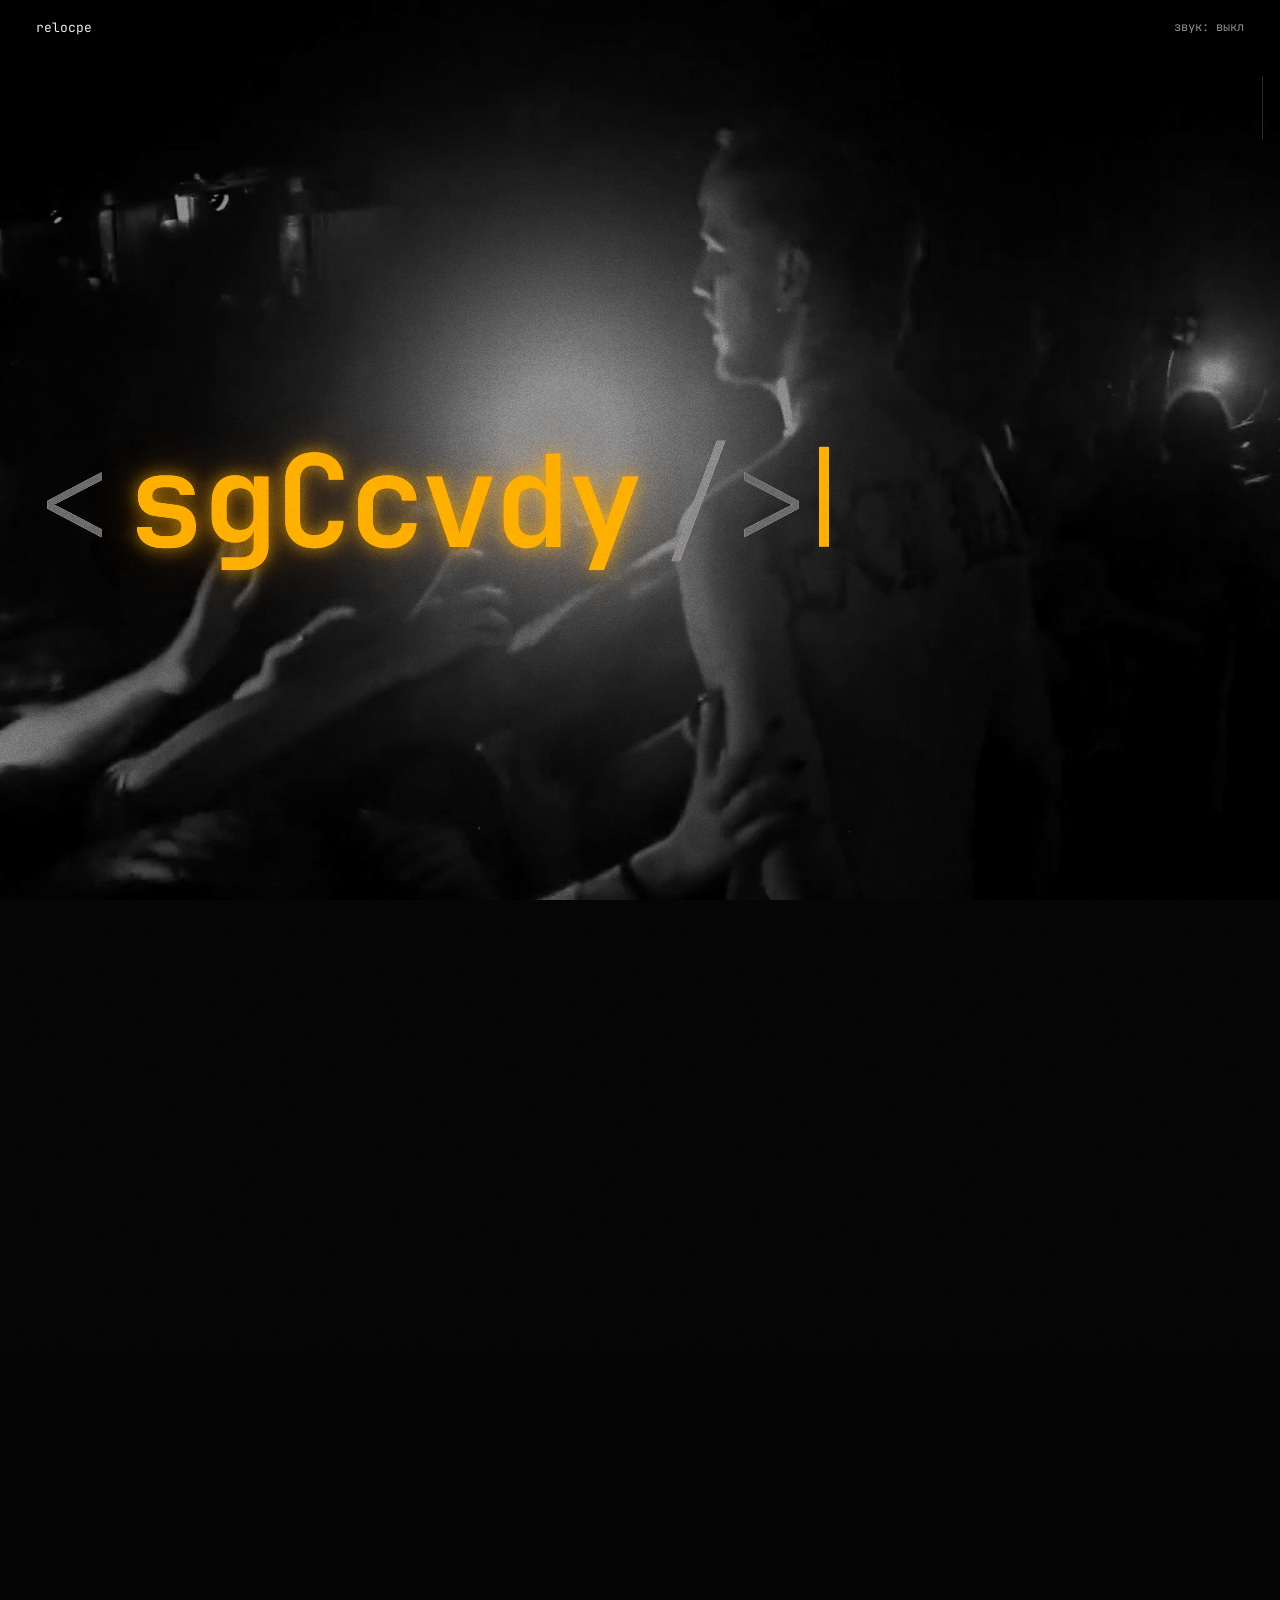
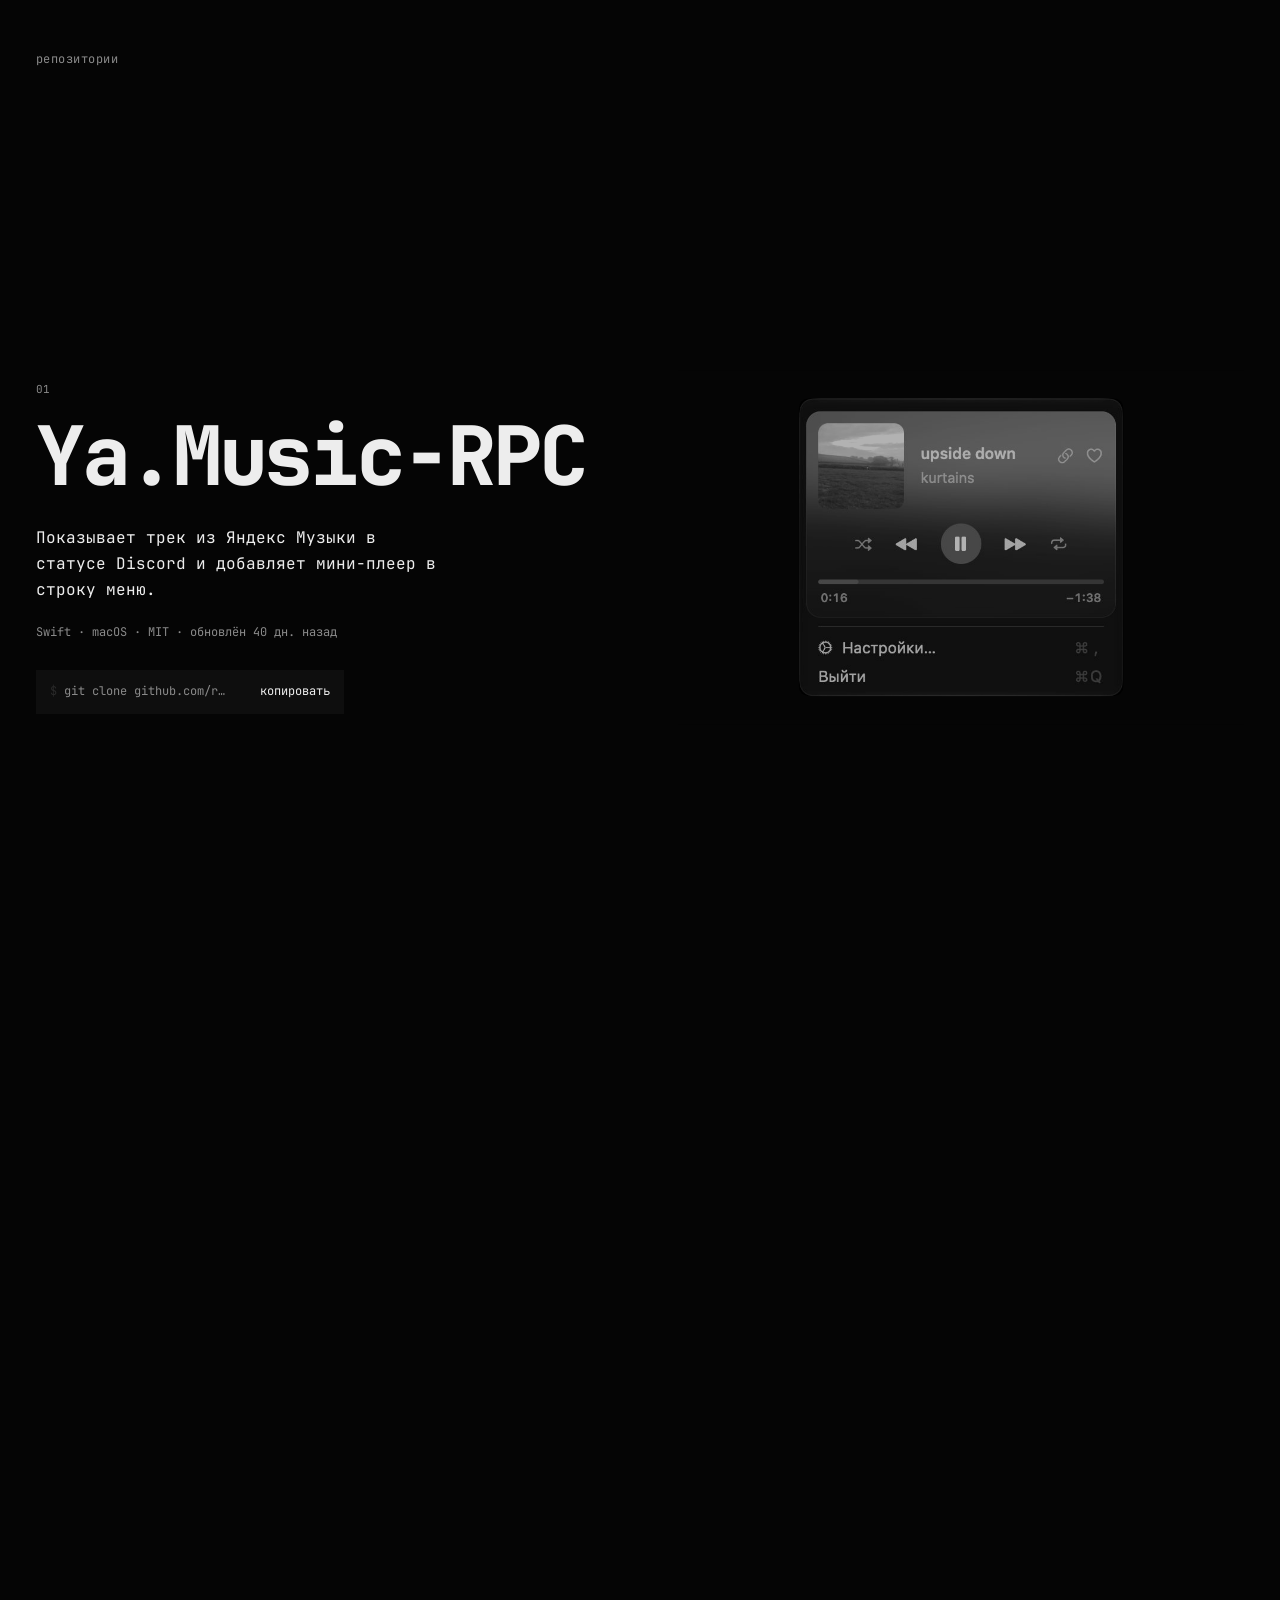
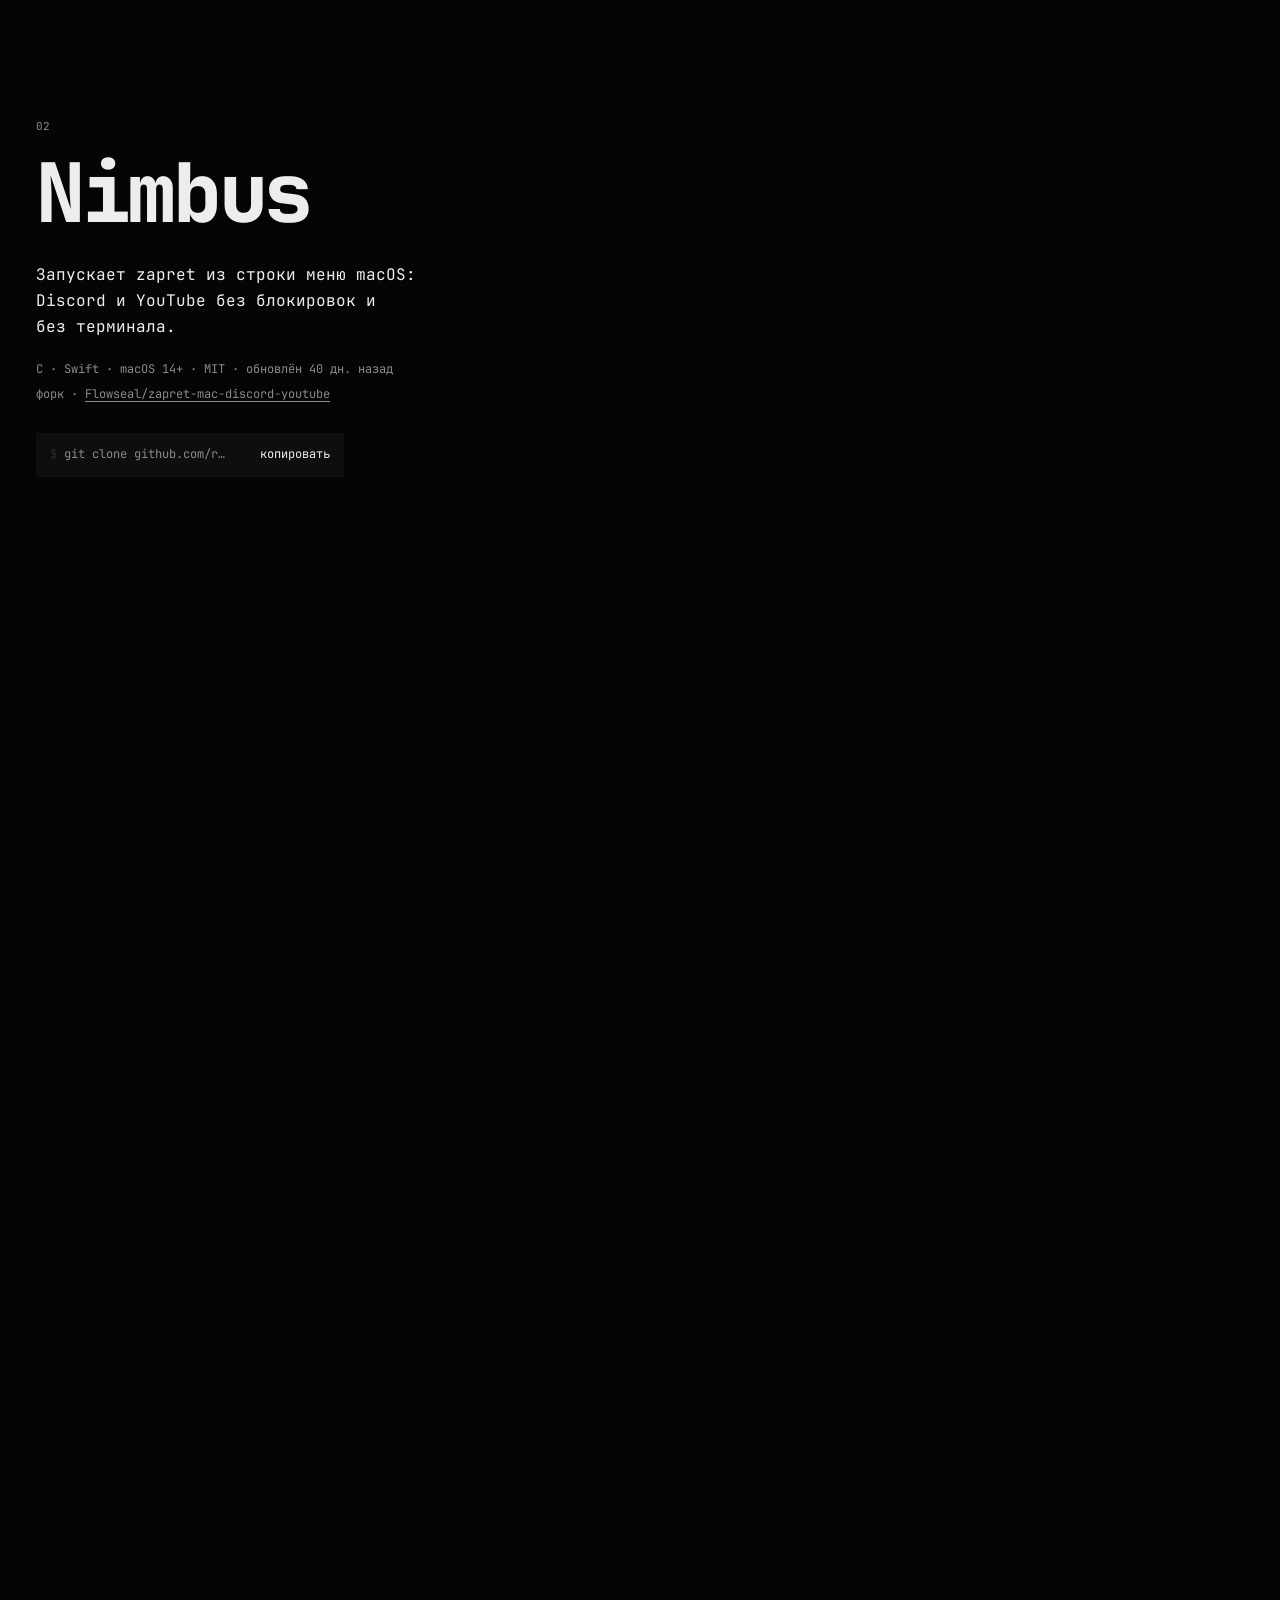
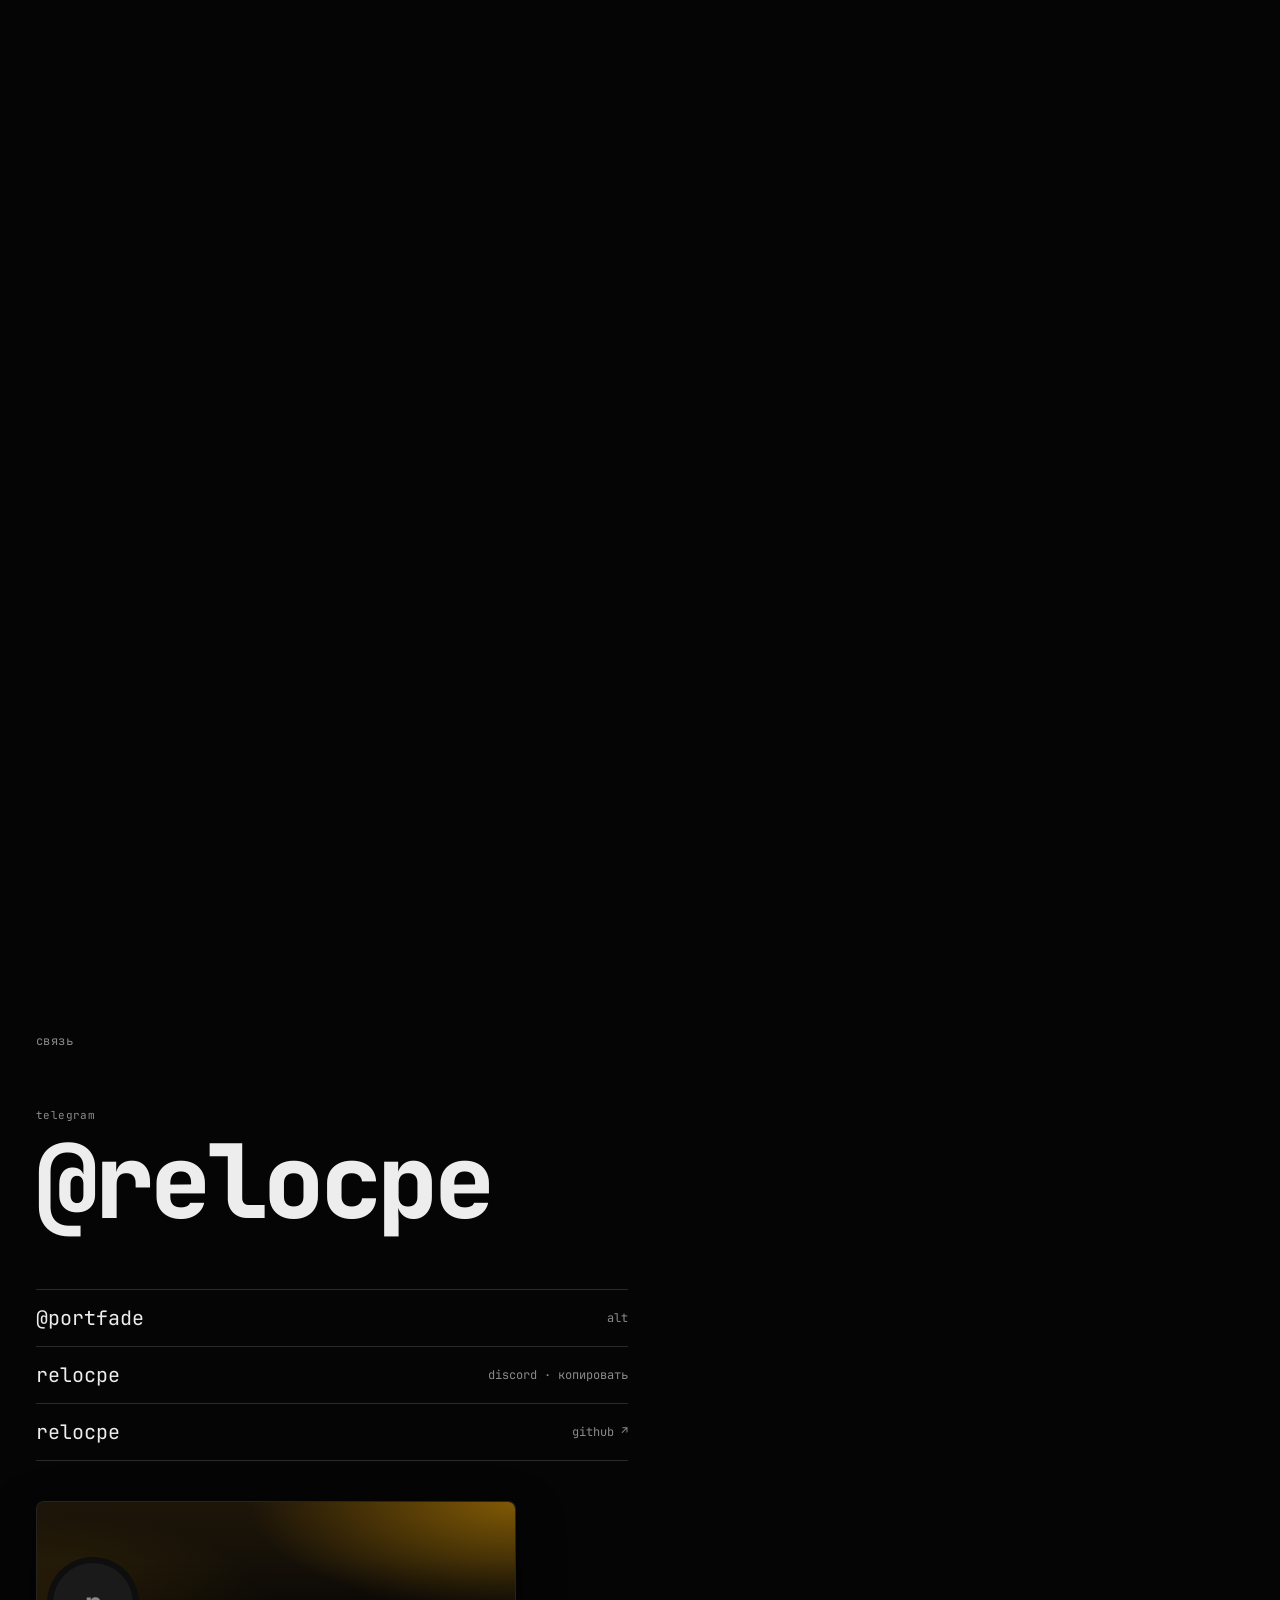
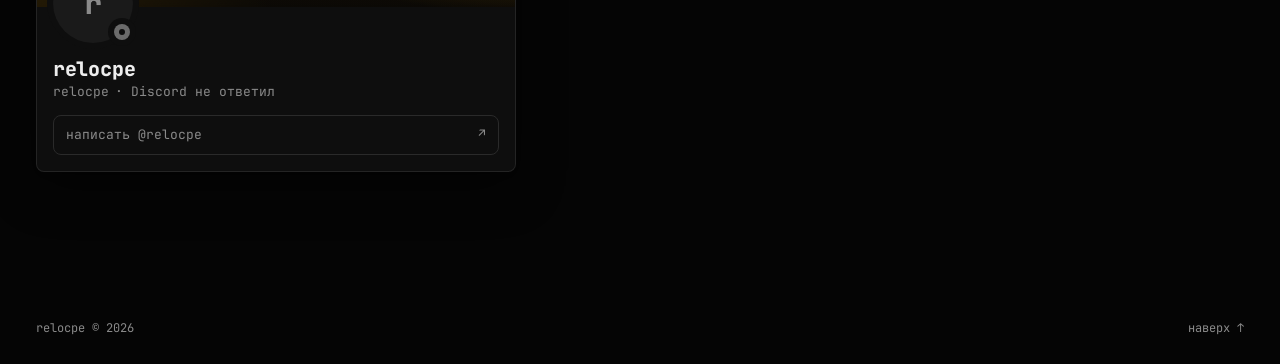
==== index.html @ d417e48a "Repos media without the grey frame/grain box; drop header nav links; sound tries to start unmuted, u" ====
<!doctype html>
<html lang="ru">
<head>
<meta charset="utf-8">
<meta name="viewport" content="width=device-width,initial-scale=1,viewport-fit=cover">
<title>relocpe</title>
<meta name="description" content="relocpe: репозитории Ya.Music-RPC и Nimbus, Discord, контакты">
<meta name="theme-color" content="#050505">
<meta name="color-scheme" content="dark">
<link rel="canonical" href="https://relocpe.github.io/">
<meta property="og:type" content="website">
<meta property="og:site_name" content="relocpe">
<meta property="og:title" content="relocpe">
<meta property="og:description" content="relocpe: репозитории Ya.Music-RPC и Nimbus, Discord, контакты">
<meta property="og:url" content="https://relocpe.github.io/">
<meta property="og:image" content="https://relocpe.github.io/og-image.png">
<meta property="og:image:width" content="1200">
<meta property="og:image:height" content="630">
<meta name="twitter:card" content="summary_large_image">
<meta name="twitter:title" content="relocpe">
<meta name="twitter:description" content="relocpe">
<meta name="twitter:image" content="https://relocpe.github.io/og-image.png">
<link rel="icon" href="site/favicon.svg" type="image/svg+xml">
<link rel="icon" href="favicon.ico" sizes="any">
<link rel="apple-touch-icon" href="apple-touch-icon.png">
<link rel="manifest" href="site.webmanifest">
<link rel="preload" href="fonts/JetBrainsMono-Variable.woff2" as="font" type="font/woff2" crossorigin>
<link rel="preload" href="poster5.jpg" as="image">
<link rel="stylesheet" href="site/e.css">
</head>
<body>
<div class="vbox" id="vbox" aria-hidden="true"><video class="bgv" id="v" muted playsinline webkit-playsinline loop></video><i class="shade" id="shade"></i></div>
<div class="grain" aria-hidden="true"></div>
<div class="boot" id="boot" aria-hidden="true"><div class="boot-log" id="bootLog"></div></div>

<header class="hud" id="hud">
  <a class="hud-me" href="#top" data-cl="наверх">relocpe</a>
  <button class="snd" id="snd" type="button" data-nosnd aria-pressed="false" data-cl="звук"><span id="sndL">звук: выкл</span></button>
</header>
<div class="prog" aria-hidden="true"><i id="progB"></i></div>

<main>
  <section class="hero" id="top">
    <div class="hero-pin">
      <h1 class="nick" id="nick" aria-label="relocpe"><span class="nick-in" id="nickIn"><span class="nick-t" id="nickT" aria-hidden="true">&lt;relocpe/&gt;</span><span class="caret" id="caret" aria-hidden="true"></span></span></h1>
    </div>
  </section>

  <section class="work" id="work" aria-labelledby="workH">
    <h2 class="sec-h" id="workH" data-lg><span data-ln>репозитории</span></h2>
    <div class="work-g">
      <div class="pjs">
        <article class="pj" data-pj="0">
          <div class="pj-in" data-lg>
            <span class="pj-n" data-ln>01</span>
            <h3 class="pj-name" data-ln><a href="https://github.com/relocpe/Ya.Music-RPC" target="_blank" rel="noopener" data-cl="открыть ↗">Ya.Music-RPC</a></h3>
            <p class="pj-d" data-ln>Показывает трек из Яндекс Музыки в статусе Discord и добавляет мини-плеер в строку меню.</p>
            <p class="pj-meta" data-ln>Swift · macOS · MIT · обновлён <time data-pushed datetime="2026-10-26T12:09:14Z">26.10.2026</time></p>
            <div class="clone" data-ln><code>git clone github.com/relocpe/Ya.Music-RPC</code><button class="cp" type="button" data-copy="git clone https://github.com/relocpe/Ya.Music-RPC" data-cl="копировать"><span class="cp-l">копировать</span></button></div>
            <a class="m-media mf" href="https://github.com/relocpe/Ya.Music-RPC" target="_blank" rel="noopener" aria-label="Ya.Music-RPC на GitHub"><span class="mf-ya"><img src="site/ya-music-rpc.jpg" width="546" height="500" alt="Мини-плеер Ya.Music-RPC в строке меню macOS" loading="lazy" decoding="async"></span><i class="mf-g"></i></a>
          </div>
        </article>
        <article class="pj" data-pj="1">
          <div class="pj-in" data-lg>
            <span class="pj-n" data-ln>02</span>
            <h3 class="pj-name" data-ln><a href="https://github.com/relocpe/Nimbus" target="_blank" rel="noopener" data-cl="открыть ↗">Nimbus</a></h3>
            <p class="pj-d" data-ln>Запускает zapret из строки меню macOS: Discord и YouTube без блокировок и без терминала.</p>
            <p class="pj-meta" data-ln>C · Swift · macOS 14+ · MIT · обновлён <time data-pushed datetime="2026-10-26T08:03:29Z">26.10.2026</time></p>
            <p class="pj-fork" data-ln>форк · <a href="https://github.com/Flowseal/zapret-mac-discord-youtube" target="_blank" rel="noopener" data-cl="оригинал ↗">Flowseal/zapret-mac-discord-youtube</a></p>
            <div class="clone" data-ln><code>git clone github.com/relocpe/Nimbus</code><button class="cp" type="button" data-copy="git clone https://github.com/relocpe/Nimbus" data-cl="копировать"><span class="cp-l">копировать</span></button></div>
            <a class="m-media mf" href="https://github.com/relocpe/Nimbus" target="_blank" rel="noopener" aria-label="Nimbus на GitHub" data-nimbus></a>
          </div>
        </article>
      </div>
      <div class="stage-col" aria-hidden="true">
        <div class="stage-w">
          <div class="stage">
            <a class="mf st-l" data-l="0" href="https://github.com/relocpe/Ya.Music-RPC" target="_blank" rel="noopener" tabindex="-1" data-cl="открыть ↗" data-ring><span class="mf-ya"><img src="site/ya-music-rpc.jpg" width="546" height="500" alt="" decoding="async"></span><i class="mf-g"></i></a>
            <a class="mf st-l" data-l="1" href="https://github.com/relocpe/Nimbus" target="_blank" rel="noopener" tabindex="-1" data-cl="открыть ↗" data-ring data-nimbus></a>
          </div>
        </div>
      </div>
    </div>
  </section>

  <div class="bridge" id="bridge" aria-hidden="true"></div>

  <section class="ping" id="ping" aria-labelledby="pingH">
    <div class="ping-g">
      <div class="ping-l">
        <h2 class="sec-h" id="pingH" data-lg><span data-ln>связь</span></h2>
        <div class="tg-w" data-lg>
          <span class="tg-l" data-ln>telegram</span>
          <a class="tg" href="https://t.me/relocpe" target="_blank" rel="noopener" data-cl="написать" data-ln><span class="tg-b">@relocpe</span></a>
        </div>
        <ul class="rows" data-lg>
          <li data-ln><a class="row" href="https://t.me/portfade" target="_blank" rel="noopener" data-cl="открыть"><span class="row-i"><span class="row-v">@portfade</span><span class="row-k">alt</span></span></a></li>
          <li data-ln><button class="row" type="button" data-copy="relocpe" data-cl="копировать" data-nosnd><span class="row-i"><span class="row-v">relocpe</span><span class="row-k"><span class="cp-l">discord · копировать</span></span></span></button></li>
          <li data-ln><a class="row" href="https://github.com/relocpe" target="_blank" rel="noopener" data-cl="открыть ↗"><span class="row-i"><span class="row-v">relocpe</span><span class="row-k">github ↗</span></span></a></li>
        </ul>
        <div class="dp skel" id="dp" role="group" aria-label="Профиль Discord: relocpe"></div>
      </div>
      <div class="ping-r"><div class="win" id="win"></div></div>
    </div>
  </section>
</main>
<footer class="foot"><span>relocpe © 2026</span><a href="#top" id="toTop" data-cl="наверх">наверх ↑</a></footer>
<div class="cur" id="cur" aria-hidden="true"><span class="cur-b"></span><span class="cur-t" id="curT"></span></div>
<script type="module" src="site/e.js"></script>
</body>
</html>
---- site/e.css ----
@font-face{font-family:"JetBrains Mono";src:url(../fonts/JetBrainsMono-Variable.woff2) format("woff2");font-weight:100 800;font-display:swap}
:root{--bg:#050505;--fg:#EDEDED;--mid:#8A8A8A;--line:#2A2A2A;--amb:#FFB000;
--mono:"JetBrains Mono",ui-monospace,"SF Mono",Menlo,Consolas,monospace;
--out:cubic-bezier(.16,1,.3,1);--io:cubic-bezier(.65,0,.35,1);--sw:cubic-bezier(.76,0,.24,1);--nav:cubic-bezier(.2,.8,.2,1);
--spring:linear(0,.009,.035 2.1%,.141 4.4%,.281 6.7%,.723 12.9%,.938 16.7%,1.017 19.4%,1.077 22.4%,1.101 25.6%,1.099 28.5%,1.077 32.3%,1.017 40.7%,.996 46.3%,.991 53.6%,1 71.4%,1);
--m:clamp(20px,2.8vw,40px);--gap:24px}
*{box-sizing:border-box;margin:0;padding:0}
html{background:var(--bg);color:var(--fg);font:400 16px/1.625 var(--mono);-webkit-font-smoothing:antialiased;text-rendering:optimizeLegibility;scrollbar-color:var(--line) var(--bg)}
html.lenis,html.lenis body{height:auto}.lenis.lenis-smooth{scroll-behavior:auto!important}
body{overflow-x:clip;min-height:100svh}
::selection{background:var(--amb);color:#000}
a{color:inherit;text-decoration:none}
button{font:inherit;color:inherit;background:none;border:0;cursor:pointer;text-align:left}
:focus-visible{outline:1px solid var(--fg);outline-offset:4px}
html.has-cur,html.has-cur a,html.has-cur button{cursor:none}

/* video, one element for the whole page; clip-path on the box */
.vbox{position:fixed;inset:0;z-index:0;overflow:hidden;pointer-events:none;will-change:clip-path}
.bgv{position:absolute;inset:0;width:100%;height:100%;object-fit:cover;background:#000 url(../poster5.jpg) center/cover;filter:grayscale(1) contrast(1.15);transform-origin:50% 40%}
.shade{position:absolute;inset:0;background:#000;opacity:.45}
.grain{position:fixed;inset:-50%;z-index:30;pointer-events:none;opacity:.09;mix-blend-mode:overlay;animation:gr .5s steps(5) infinite}
@keyframes gr{0%{transform:translate(0,0)}20%{transform:translate(-7%,4%)}40%{transform:translate(5%,-9%)}60%{transform:translate(-3%,8%)}80%{transform:translate(9%,2%)}100%{transform:translate(0,0)}}

/* boot log */
.boot{position:fixed;inset:0;z-index:50;background:#000;display:flex;align-items:flex-end;padding:var(--m);transition:opacity .5s var(--out)}
.boot-log{font:400 12px/1.8 var(--mono);color:var(--mid);white-space:pre}
.boot-log div{transition:transform .4s var(--out),opacity .4s var(--out);transition-delay:calc(var(--i) * 30ms)}
.boot-log .ok{color:var(--amb)}
.boot.out .boot-log div{transform:translateY(-8px);opacity:0}
.boot.done{opacity:0;pointer-events:none}
html:not(.js) .boot{display:none}

/* header */
.hud{position:fixed;top:0;left:0;right:0;z-index:40;height:56px;display:flex;align-items:center;gap:28px;padding:0 var(--m);font-size:12px;letter-spacing:.04em;color:var(--fg);transition:transform .3s var(--nav)}
.hud.hide{transform:translateY(-100%)}
.hud-me{font-size:13px;letter-spacing:0;margin-right:auto;min-height:44px;display:inline-flex;align-items:center}
.snd{position:relative;min-height:44px;display:inline-flex;align-items:center;color:var(--mid);transition:color .2s}
.snd:hover,.hud-me:hover{color:var(--fg)}
.snd.on{color:var(--fg)}
.prog{position:fixed;z-index:40;top:76px;right:max(10px,calc(var(--m) / 2 - 1px));width:1px;height:64px;background:var(--line);overflow:hidden}
.prog i{position:absolute;inset:0;background:var(--amb);transform-origin:top;transform:scaleY(0)}

/* first screen */
.hero{position:relative;height:170vh;z-index:5}
.hero-pin{position:sticky;top:0;height:100vh;height:100svh;overflow:hidden}
.nick{position:absolute;left:var(--m);top:62%;transform:translateY(-100%);font-weight:500;font-size:clamp(64px,10vw,168px);line-height:.9;letter-spacing:-.03em;white-space:nowrap;display:flex;align-items:baseline;color:#EDEDED}
.nick-in{display:flex;align-items:baseline;will-change:transform}
.nick-t{display:inline-block;padding:.12em 0;margin:-.12em 0;color:transparent;-webkit-text-fill-color:transparent;background:linear-gradient(90deg,#fff 0%,#FFB000 16%,#FF5A1F 33%,#fff 50%,#FFB000 66%,#FF5A1F 83%,#fff 100%) 0 0/200% 100% repeat-x;-webkit-background-clip:text;background-clip:text;animation:nflow 3.5s linear infinite}
@keyframes nflow{to{background-position:-200% 0}}
.nick-t .ch{display:inline}
.nick-t .ch.cy{-webkit-text-fill-color:#FFB000;text-shadow:0 0 .14em rgba(255,176,0,.75),0 0 .4em rgba(255,140,0,.35)}
.nick-t .ch.lk{animation:nlock .32s cubic-bezier(.2,.7,.2,1) both}
@keyframes nlock{0%{-webkit-text-fill-color:#fff;text-shadow:0 0 .12em #fff,0 0 .35em rgba(255,255,255,.6)}100%{-webkit-text-fill-color:transparent;text-shadow:0 0 0 transparent}}
.nick-t .br{font-weight:200;-webkit-text-fill-color:#6A6A6A}
.nick-t .br-s{-webkit-text-fill-color:#8A8A8A}
.nick-t .br-l{margin-right:.15em}
.nick-t .br-r{margin-left:.15em}
.caret{display:inline-block;width:.08em;height:.78em;background:#FFB000;margin-left:.1em;align-self:baseline;animation:blink 1.06s steps(1) infinite}
@keyframes blink{50%{visibility:hidden}}

/* shared type */
.sec-h{font-size:12px;font-weight:400;letter-spacing:.04em;color:var(--mid)}
.ln{display:block;overflow:hidden;padding-bottom:10px;margin-bottom:-10px}
.ln-i{display:block;transform:translateY(105%);transition:transform .8s var(--out);transition-delay:calc(var(--d,0) * 70ms)}
.in .ln-i,.ln-i.in{transform:none}
html:not(.js) .ln-i{transform:none}

/* repos: 12 columns, sticky stage on the right */
.work{position:relative;z-index:5;background:var(--bg);padding:120px var(--m) 0}
.work-g{display:grid;grid-template-columns:repeat(12,minmax(0,1fr));column-gap:var(--gap)}
.pjs{grid-column:1/7}
.pj{height:150vh}
.pj:last-child{height:130vh}
.pj-in{position:sticky;top:0;height:100vh;display:flex;flex-direction:column;justify-content:center;padding-top:56px}
.pj-n{font-size:11px;color:var(--mid);font-variant-numeric:tabular-nums}
.pj-name{font-size:clamp(56px,6.4vw,112px);line-height:1;font-weight:700;letter-spacing:-.04em;margin-top:16px;white-space:nowrap}
.pj-name a{position:relative;display:inline-block}
.pj-name a::after{content:"";position:absolute;left:0;right:0;bottom:-.02em;height:2px;background:var(--fg);transform:scaleX(0);transform-origin:right;transition:transform .5s var(--out)}
.pj-name a:hover::after{transform:scaleX(1);transform-origin:left}
.pj-d{font-size:16px;line-height:26px;max-width:44ch;margin-top:28px;text-wrap:pretty}
.pj-meta{font-size:12px;color:var(--mid);margin-top:20px;font-variant-numeric:tabular-nums}
.pj-fork{font-size:12px;color:var(--mid);margin-top:6px}
.pj-fork a{color:var(--mid);background:linear-gradient(currentColor,currentColor) 0 100%/100% 1px no-repeat;transition:color .2s}
.pj-fork a:hover{color:var(--fg)}
.clone{margin-top:28px;display:flex;align-items:center;gap:16px;height:44px;padding:0 0 0 14px;max-width:44ch;background:#0e0e0e;font-size:12px}
.clone code{font:inherit;color:var(--mid);flex:1;min-width:0;overflow:hidden;text-overflow:ellipsis;white-space:nowrap}
.clone code::before{content:"$ ";color:var(--line)}
.cp{font-size:12px;color:var(--fg);height:44px;padding:0 14px;white-space:nowrap;transition:background .2s,color .2s}
.cp:hover{background:#181818}
.cp.done{color:var(--amb)}
.stage-col{grid-column:7/13;padding-left:clamp(0px,2vw,40px)}
.stage-w{position:sticky;top:0;height:100vh;display:flex;flex-direction:column;justify-content:center;padding-top:56px}
.stage{position:relative;aspect-ratio:16/10;width:100%;max-height:68vh}
.stage .st-l{position:absolute;inset:0;background:var(--bg,#050505);transition:clip-path .7s var(--sw)}
.st-l[data-l="0"]{clip-path:inset(0)}
.stage.s1 .st-l[data-l="0"]{clip-path:inset(0 0 100% 0)}
.st-l[data-l="1"]{clip-path:inset(100% 0 0 0)}
.stage.s1 .st-l[data-l="1"]{clip-path:inset(0)}
.stage.s1 .st-l[data-l="0"] .mf-ya{transform:scale(.94) translateY(-3%)}
.st-l[data-l="1"] .nb{transform:translateY(8%);transition:transform .7s var(--sw)}
.stage.s1 .st-l[data-l="1"] .nb{transform:none}

/* media frame: 16:10, B/W, grain */
.mf{display:block;position:relative;overflow:hidden;background:none;border:0}
.m-media{display:none}
.mf-ya{position:absolute;inset:0;display:grid;place-items:center;transition:transform .7s var(--sw)}
.mf-ya img{position:absolute;left:50%;top:50%;height:84%;width:auto;max-width:90%;object-fit:contain;translate:-50% -50%;filter:grayscale(1) contrast(1.1) brightness(.7);border-radius:10px;transition:transform .9s var(--out)}
.mf:hover .mf-ya img{transform:scale(1.025)}
.mf-g,.nb-g{display:none}
.nb{position:absolute;inset:0;display:grid;grid-template-rows:auto 1fr auto;padding:clamp(18px,2.4vw,32px);font-size:12px;line-height:1.75;color:var(--mid)}
.nb-h{display:flex;justify-content:space-between;gap:16px}
.nb-h b{font-weight:400;color:var(--fg)}
.nb-l{list-style:none;columns:3;column-gap:20px;align-self:center;font-size:11px;line-height:1.95}
.nb-l li{white-space:nowrap;overflow:hidden;text-overflow:ellipsis;transition:color .3s}
.nb-l li.on{color:var(--fg)}
.nb-l li.on::before{content:"";display:inline-block;width:4px;height:4px;border-radius:50%;background:var(--amb);margin:0 8px 2px 0;vertical-align:middle}
.nb-f{color:var(--fg)}
.nb-f::before{content:"$ ";color:var(--mid)}

/* bridge: video closes to a slit */
.bridge{position:relative;z-index:4;height:170vh;pointer-events:none}

/* contacts */
.ping{position:relative;z-index:5;padding:112px var(--m) 120px;min-height:100vh}
.ping-g{display:grid;grid-template-columns:repeat(12,minmax(0,1fr));column-gap:var(--gap);align-items:start}
.ping-l{grid-column:1/7}
.ping-r{grid-column:8/13;position:sticky;top:96px}
.win{aspect-ratio:4/5;width:100%;max-height:calc(100vh - 160px);margin-left:auto}
.tg-w{margin-top:56px}
.tg-l{font-size:11px;color:var(--mid);letter-spacing:.04em}
.tg{display:inline-block;margin-top:6px}
.tg-b{display:inline-block;position:relative;font-size:clamp(56px,8vw,128px);font-weight:700;letter-spacing:-.04em;line-height:1}
.tg-b::after{content:"";position:absolute;left:0;right:0;bottom:-.04em;height:2px;background:var(--amb);transform:scaleX(0);transform-origin:left;transition:transform .3s var(--out)}
.tg:hover .tg-b::after,.tg:focus-visible .tg-b::after{transform:scaleX(1)}
.rows{list-style:none;margin-top:56px;border-top:1px solid var(--line)}
.rows li{border-bottom:1px solid var(--line)}
.row{display:block;width:100%;height:56px}
.row-i{display:flex;align-items:center;justify-content:space-between;gap:16px;height:100%;transition:transform .35s var(--out)}
.row:hover .row-i,.row:focus-visible .row-i{transform:translateX(8px)}
.row-v{font-size:20px}
.row-k{font-size:12px;color:var(--mid);transition:color .2s}
.row:hover .row-k{color:var(--fg)}
.row.done .row-k{color:var(--amb)}

/* discord ticker */
.tk{margin-top:40px;min-height:56px;font-size:12px;color:var(--mid)}
.tk-r{display:grid;grid-template-columns:40px minmax(0,1fr);gap:4px 14px;align-items:center;animation:tkin .6s var(--out)}
.tk-r+.tk-r{margin-top:14px}
@keyframes tkin{from{opacity:0;transform:translateY(6px)}}
.tk-cv{width:40px;height:40px;background:#111;overflow:hidden;border-radius:2px;grid-row:span 2}
.tk-cv img{width:100%;height:100%;object-fit:cover;display:block;filter:grayscale(1);transition:filter .4s}
.tk-r:hover .tk-cv img{filter:none}
.tk-cv.none{background:transparent;display:grid;place-items:center}
.tk-l{display:flex;align-items:center;gap:8px;min-width:0;white-space:nowrap}
.tk-l>span{flex:none;white-space:nowrap}
.tk-l>.tk-t{flex:0 1 auto;min-width:0;overflow:hidden;text-overflow:ellipsis}
.tk-r.na{grid-template-columns:minmax(0,1fr)}
.tk-t{color:var(--fg);flex:0 1 auto}
.tk-tm{flex:none;margin-left:auto;font-variant-numeric:tabular-nums}
.dot{flex:none;width:6px;height:6px;border-radius:50%;background:#5a5a5a}
.dot[data-s=online]{background:var(--amb)}
.dot[data-s=idle]{background:rgba(255,176,0,.45)}
.dot[data-s=dnd]{background:transparent;box-shadow:inset 0 0 0 1px var(--amb)}
.tk-bar{display:block;height:1px;background:var(--line);position:relative;overflow:hidden}
.tk-bar b{position:absolute;inset:0;background:var(--fg);transform-origin:left;transform:scaleX(0);transition:transform 1s linear}

/* footer */
.foot{position:relative;z-index:5;display:flex;justify-content:space-between;align-items:center;height:72px;padding:0 var(--m);font-size:12px;color:var(--mid);background:var(--bg)}
.foot a{min-height:44px;display:inline-flex;align-items:center;transition:color .2s}
.foot a:hover{color:var(--fg)}

/* cursor: small dot, ring over media */
.cur{position:fixed;left:0;top:0;z-index:60;pointer-events:none;opacity:0;transition:opacity .2s}
.cur.on{opacity:1}
.cur-b{position:absolute;left:-4px;top:-4px;width:8px;height:8px;border-radius:50%;background:var(--fg);mix-blend-mode:difference;transition:transform .35s var(--out),background .2s,width .35s var(--out),height .35s var(--out),left .35s var(--out),top .35s var(--out)}
.cur-t{position:absolute;left:14px;top:-8px;font-size:11px;white-space:nowrap;color:var(--fg);opacity:0;transform:translateX(-4px);transition:opacity .2s,transform .3s var(--out)}
.cur.big .cur-t{opacity:1;transform:none}
.cur.ring .cur-b{width:64px;height:64px;left:-32px;top:-32px;background:transparent;box-shadow:inset 0 0 0 1px var(--fg);mix-blend-mode:normal}
.cur.ring .cur-t{left:0;top:0;transform:translate(-50%,-50%)}
.cur.down .cur-b{transform:scale(.8)}

@media (max-width:820px){
 :root{--gap:16px}
 .hud{gap:18px}
 .prog{top:64px}
 .hero{height:150vh}
 .nick{font-size:min(14vw,64px)}
 .work{padding-top:96px;padding-bottom:40px}
 .work-g{display:block}
 .stage-col{display:none}
 .pj,.pj:last-child{height:auto}
 .pj+.pj{margin-top:96px}
 .pj-in{position:static;height:auto;padding-top:24px}
 .pj-name{font-size:min(12vw,56px)}
 .m-media{display:block;aspect-ratio:16/10;margin-top:32px}
 .nb-l{columns:2}
 .nb-l li:nth-child(n+15){display:none}
 .bridge{height:150vh}
 .ping{padding-top:96px}
 .ping-g{display:block}
 .dp{max-width:none;margin-top:32px}
 .ping-r{position:relative;top:0;margin:56px 0 0 auto;width:72%}
 .win{max-height:none}
 .tg-b{font-size:min(15vw,56px)}
 .row-v{font-size:18px}
}
@media (prefers-reduced-motion:reduce){
 .grain{animation:none}
 .caret{animation:none}
 .boot{display:none}
 .ln-i{transform:none!important;transition:none}
 .nick-t{animation:none}
 .nick-t .ch{animation:none!important;text-shadow:none!important}
 .st-l,.mf-ya,.nb,.hud,.row-i,.tk-r{transition:none!important;animation:none!important}
}

/* ---- Discord profile popout */
.dp{--dpbg:#0e0e0e;position:relative;margin-top:40px;width:100%;max-width:480px;background:var(--dpbg);border:1px solid rgba(255,255,255,.09);border-radius:8px;box-shadow:0 16px 48px rgba(0,0,0,.45),0 2px 8px rgba(0,0,0,.3);font-size:13px;line-height:1.4;color:var(--fg)}
.dp-bn{position:relative;height:105px;border-radius:7px 7px 0 0;overflow:hidden;background:radial-gradient(90% 170% at 100% 0%,rgba(255,176,0,.44),rgba(255,176,0,0) 62%),radial-gradient(70% 130% at 0% 100%,rgba(255,176,0,.12),transparent 70%),linear-gradient(180deg,#1d1508,#0f0c07)}
.dp-bn::after{content:"";position:absolute;inset:0;background:linear-gradient(180deg,transparent 55%,rgba(0,0,0,.25))}
.dp-bn-i{position:absolute;inset:0;width:100%;height:100%;object-fit:cover}
.dp-av{position:absolute;left:16px;top:61px;width:80px;height:80px}
.dp-avi{width:100%;height:100%;border-radius:50%;overflow:hidden;background:#1a1a1a;box-shadow:0 0 0 6px var(--dpbg);display:grid;place-items:center;font:700 30px/1 var(--mono);color:var(--mid)}
.dp-avim{width:100%;height:100%;object-fit:cover;display:block}
.dp-dec{position:absolute;left:-10%;top:-10%;width:120%;height:120%;pointer-events:none;z-index:1}
.dp-pip{position:absolute;left:55px;top:55px;width:28px;height:28px;border-radius:50%;background:var(--dpbg);display:grid;place-items:center;z-index:2}
.dp-pip i{position:relative;width:16px;height:16px;border-radius:50%;background:var(--amb)}
.dp-pip[data-s=idle] i{-webkit-mask:radial-gradient(circle at 22% 22%,transparent 5.5px,#000 6px);mask:radial-gradient(circle at 22% 22%,transparent 5.5px,#000 6px)}
.dp-pip[data-s=dnd] i::after{content:"";position:absolute;left:3px;right:3px;top:6px;height:4px;border-radius:2px;background:var(--dpbg)}
.dp-pip:not([data-s=online]):not([data-s=idle]):not([data-s=dnd]) i{background:#6b6b6b}
.dp-pip:not([data-s=online]):not([data-s=idle]):not([data-s=dnd]) i::after{content:"";position:absolute;left:5px;top:5px;width:6px;height:6px;border-radius:50%;background:var(--dpbg)}
.dp-bub{position:absolute;left:112px;top:86px;max-width:calc(100% - 128px);padding:7px 11px;border-radius:10px;background:#1a1a1a;border:1px solid rgba(255,255,255,.06);font-size:12px;line-height:1.35;color:var(--fg);white-space:nowrap;z-index:2}
.dp-bub span{display:block;overflow:hidden;text-overflow:ellipsis}
.dp-bub::after{content:"";position:absolute;border-radius:50%;background:#1a1a1a;width:8px;height:8px;left:-7px;bottom:-5px;box-shadow:-6px 6px 0 -1px #1a1a1a}
.dp-bd{padding:50px 16px 16px}
.dp-n{font-size:20px;line-height:24px;font-weight:700;letter-spacing:-.01em;overflow:hidden;text-overflow:ellipsis;white-space:nowrap}
.dp-u{margin-top:2px;font-size:13px;color:var(--mid);display:flex;gap:6px;white-space:nowrap;overflow:hidden}
.dp-st{overflow:hidden;text-overflow:ellipsis}
.dp-act{margin-top:14px;padding:12px;background:#151515;border:1px solid rgba(255,255,255,.05);border-radius:8px}
.dp-act+.dp-act{margin-top:8px}
.dp-h{font-size:12px;color:var(--mid);margin-bottom:8px;letter-spacing:.02em}
.dp-q .dp-h{margin-bottom:2px}
.dp-ar{display:grid;grid-template-columns:64px minmax(0,1fr);gap:12px;align-items:center}
.dp-cv{width:64px;height:64px;border-radius:6px;overflow:hidden;background:#1d1d1d}
.dp-cv.none{background:linear-gradient(135deg,rgba(255,176,0,.18),rgba(255,176,0,.03));box-shadow:inset 0 0 0 1px rgba(255,176,0,.18)}
.dp-cvi{width:100%;height:100%;object-fit:cover;display:block}
.dp-tx{min-width:0}
.dp-t{font-size:14px;font-weight:600;line-height:1.3;overflow:hidden;text-overflow:ellipsis;white-space:nowrap}
.dp-s{font-size:12px;color:var(--mid);overflow:hidden;text-overflow:ellipsis;white-space:nowrap;margin-top:2px}
.dp-el span{font-variant-numeric:tabular-nums;color:var(--fg)}
.dp-pr{margin-top:12px}
.dp-bar{display:block;height:4px;border-radius:2px;background:rgba(255,255,255,.12);overflow:hidden}
.dp-bar b{display:block;height:100%;background:var(--fg);transform-origin:0 50%;transform:scaleX(0);transition:transform 1s linear;border-radius:2px}
.dp-tm{display:flex;justify-content:space-between;margin-top:6px;font-size:11px;color:var(--mid);font-variant-numeric:tabular-nums}
.dp-past .dp-cvi,.dp-act.past .dp-cvi{filter:grayscale(1);opacity:.7}
.dp-msg{margin-top:14px;height:40px;display:flex;align-items:center;justify-content:space-between;padding:0 12px;border:1px solid var(--line);border-radius:8px;font-size:13px;color:var(--mid);text-decoration:none;transition:border-color .2s,color .2s}
.dp-msg:hover,.dp-msg:focus-visible{color:var(--fg);border-color:rgba(255,176,0,.5);outline:none}
button,a{-webkit-tap-highlight-color:transparent}
.dp .fi{animation:dpfi .18s ease-out}
@keyframes dpfi{from{opacity:0}}
.dp-cv.ld,.dp-avi.ld{background:#1a1a1a}
.sk{background:#1a1a1a;border-radius:4px;color:transparent!important}
.dp-avi.sk{border-radius:50%}.dp-cv.sk{border-radius:6px}
.sk-n{width:120px;height:20px;margin-top:2px}.sk-u{width:160px;height:13px;margin-top:8px}.sk-h{width:64px;height:10px}.sk-t{width:80%;height:14px}.sk-s{width:50%;height:11px;margin-top:8px}
.dp.skel .dp-act{min-height:152px}.dp.skel .dp-avi{box-shadow:0 0 0 6px var(--dpbg)}
.sk-m{border-color:#1a1a1a}
@media (prefers-reduced-motion:reduce){.dp-bar b{transition:none}.dp .fi{animation:none}}
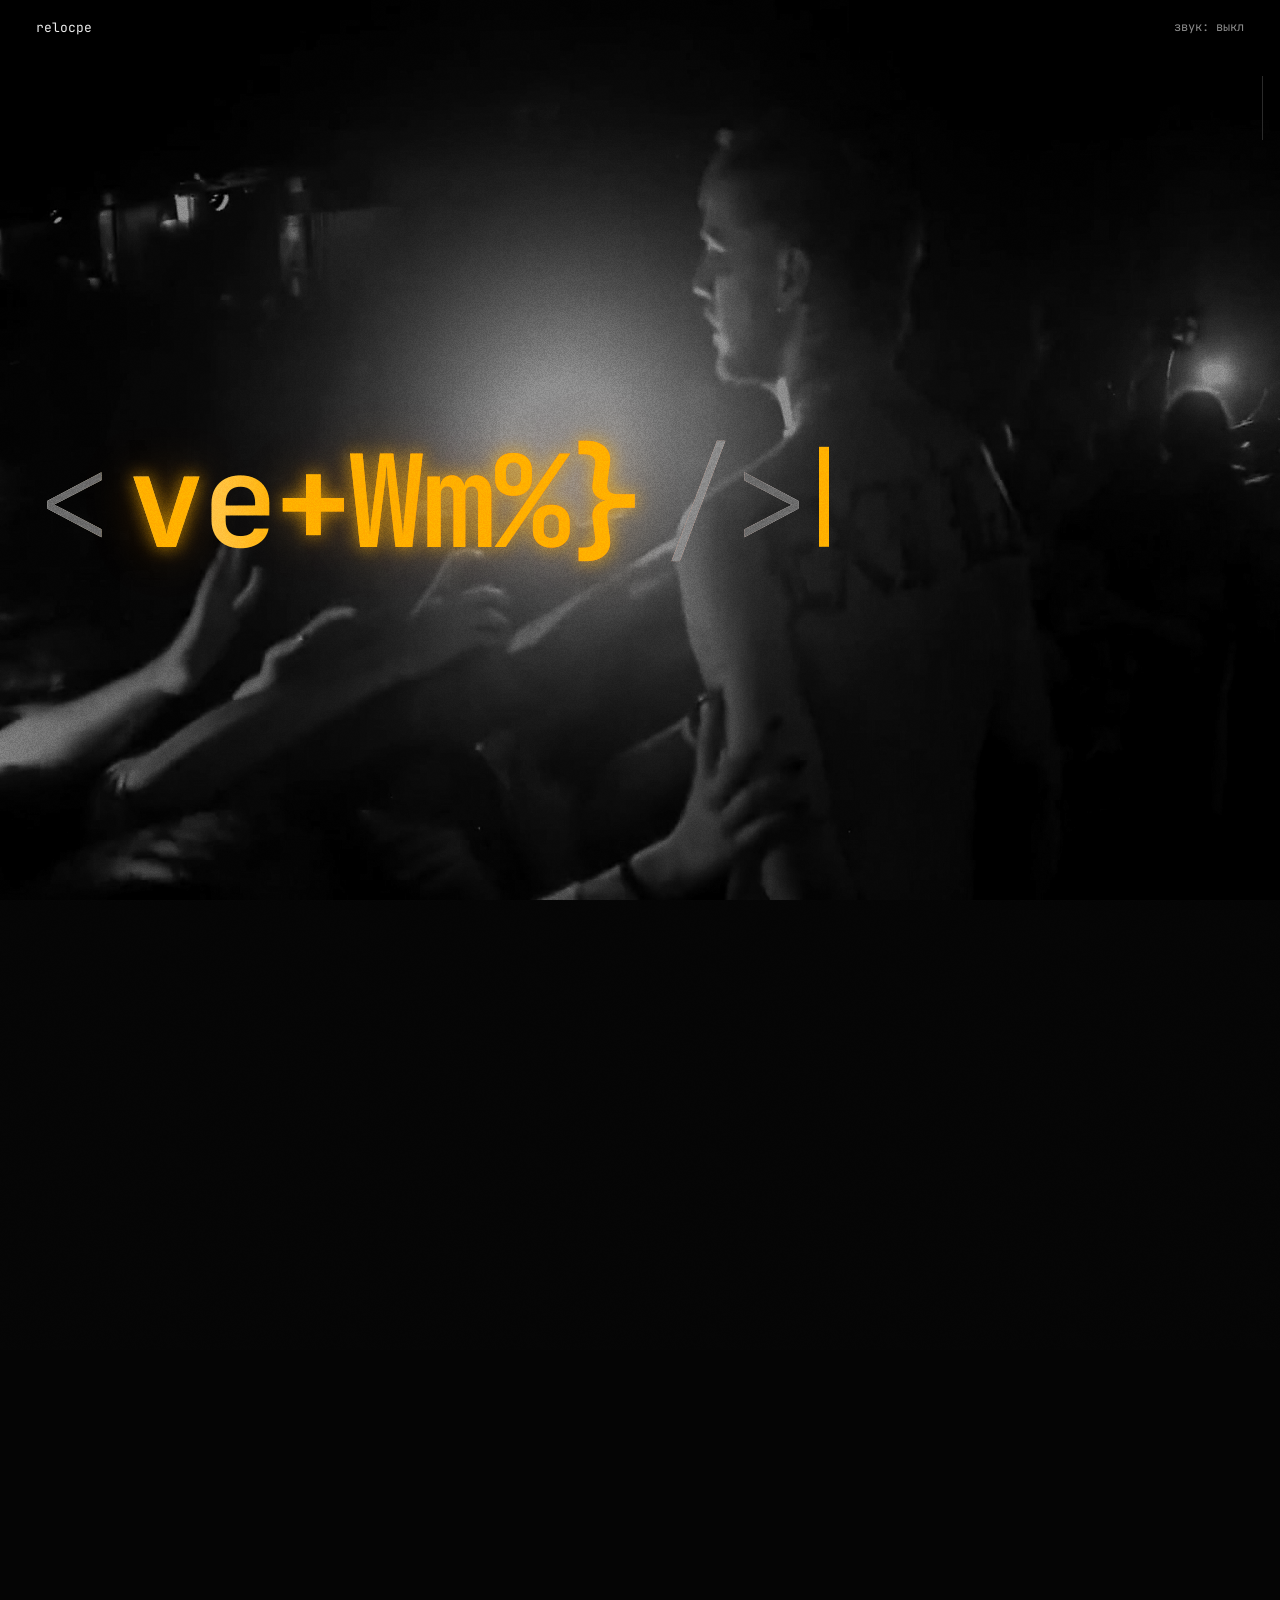
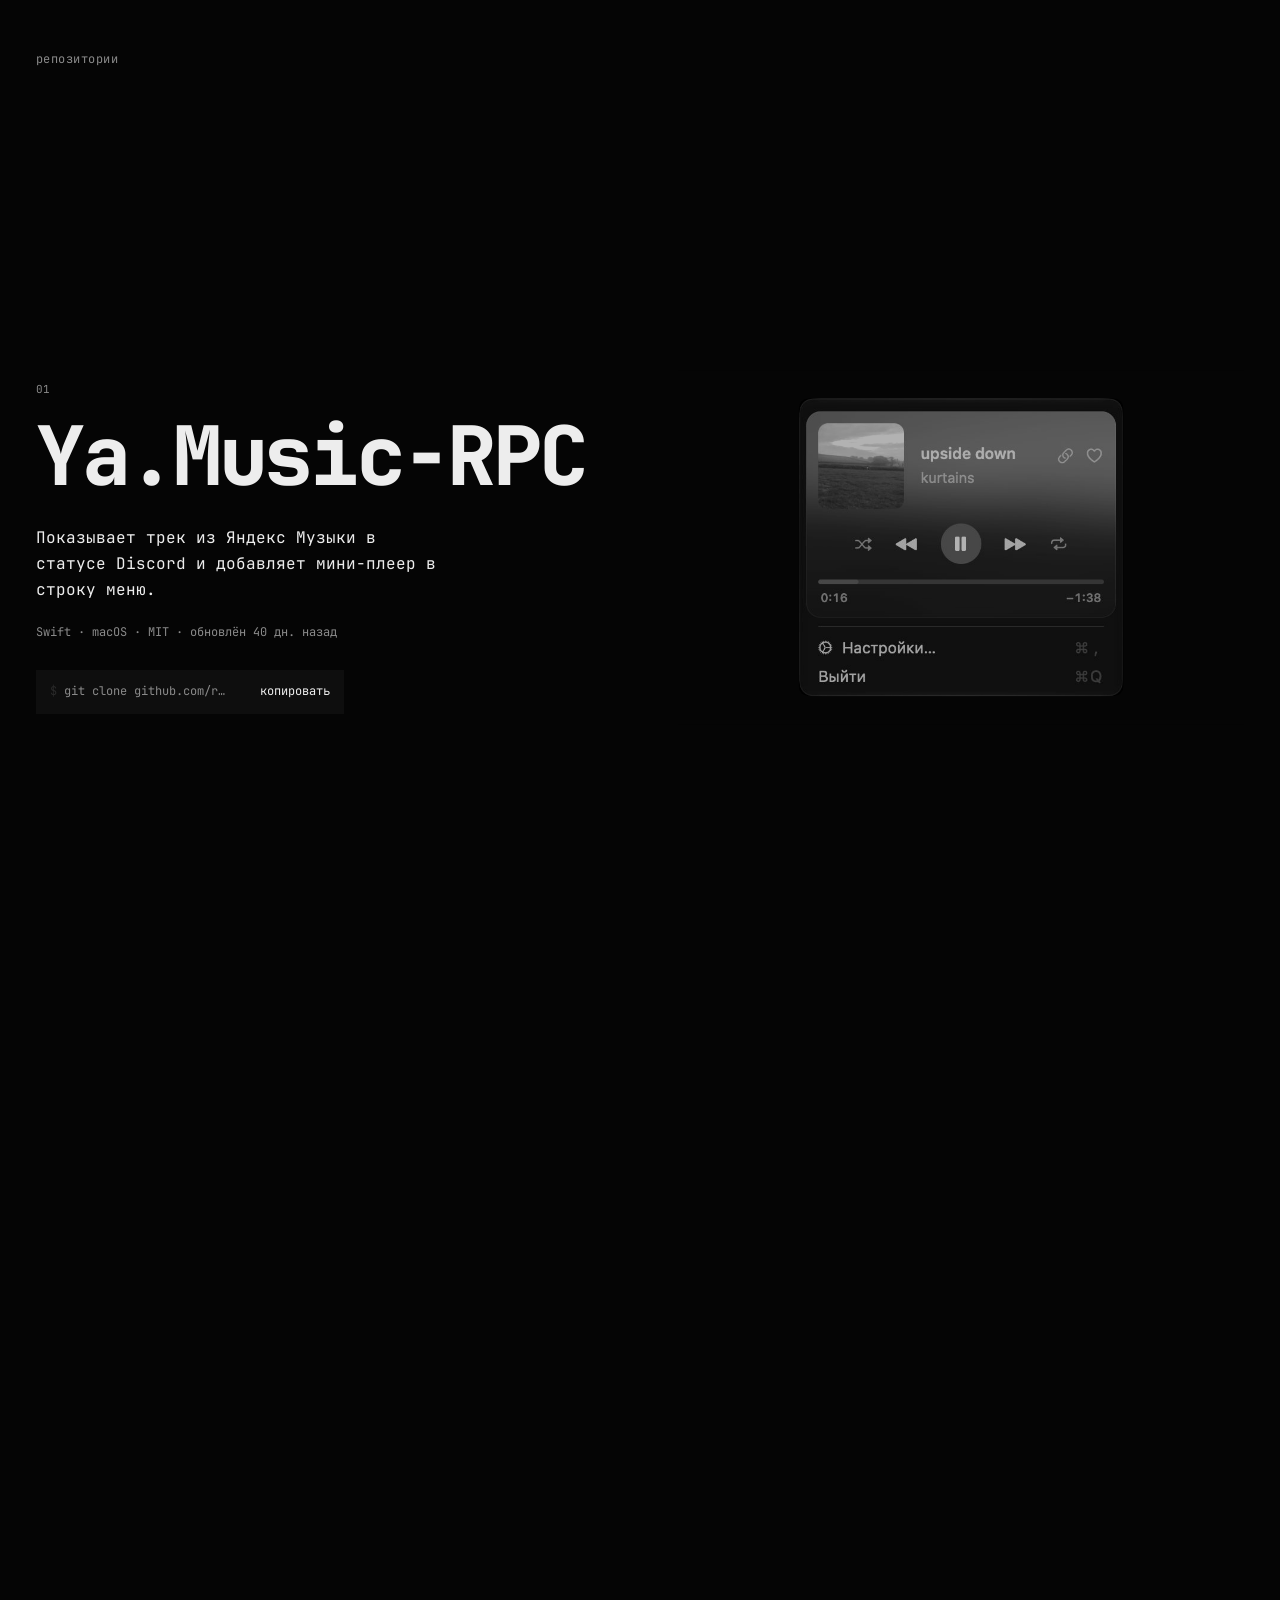
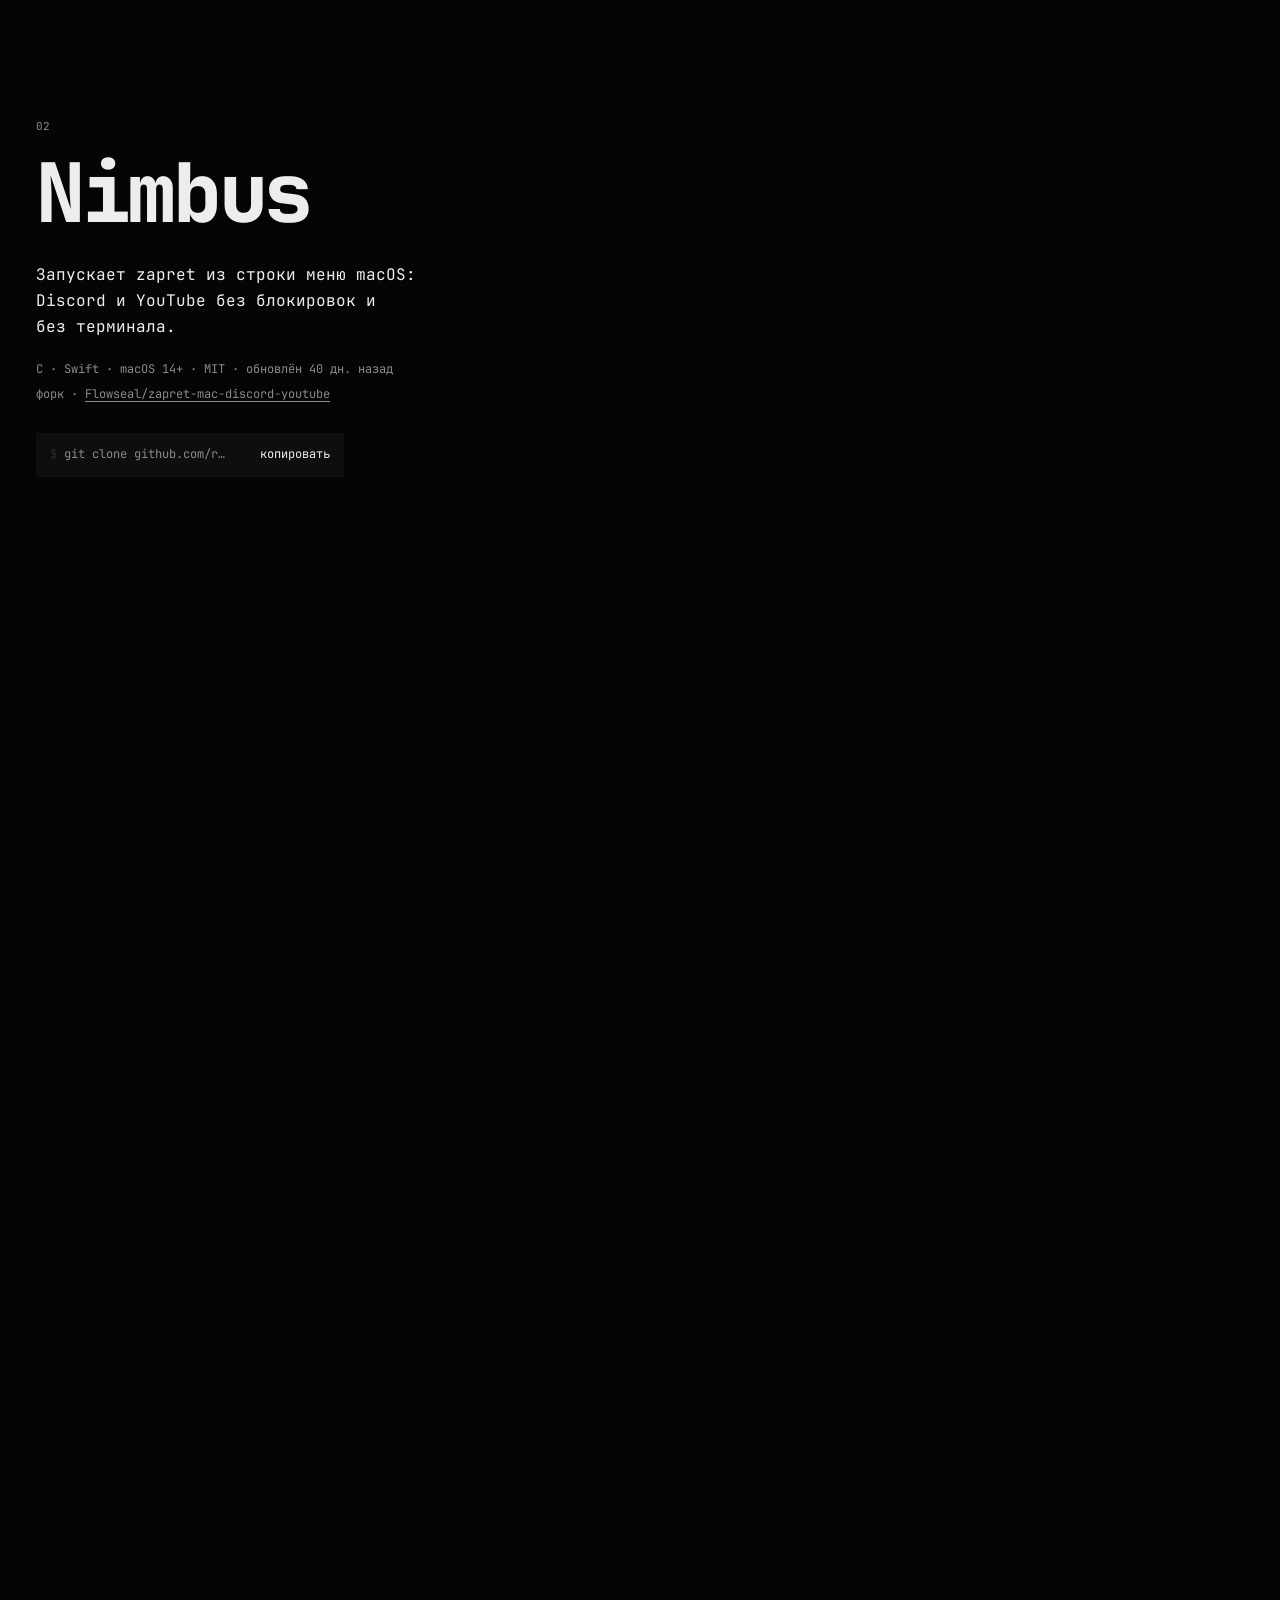
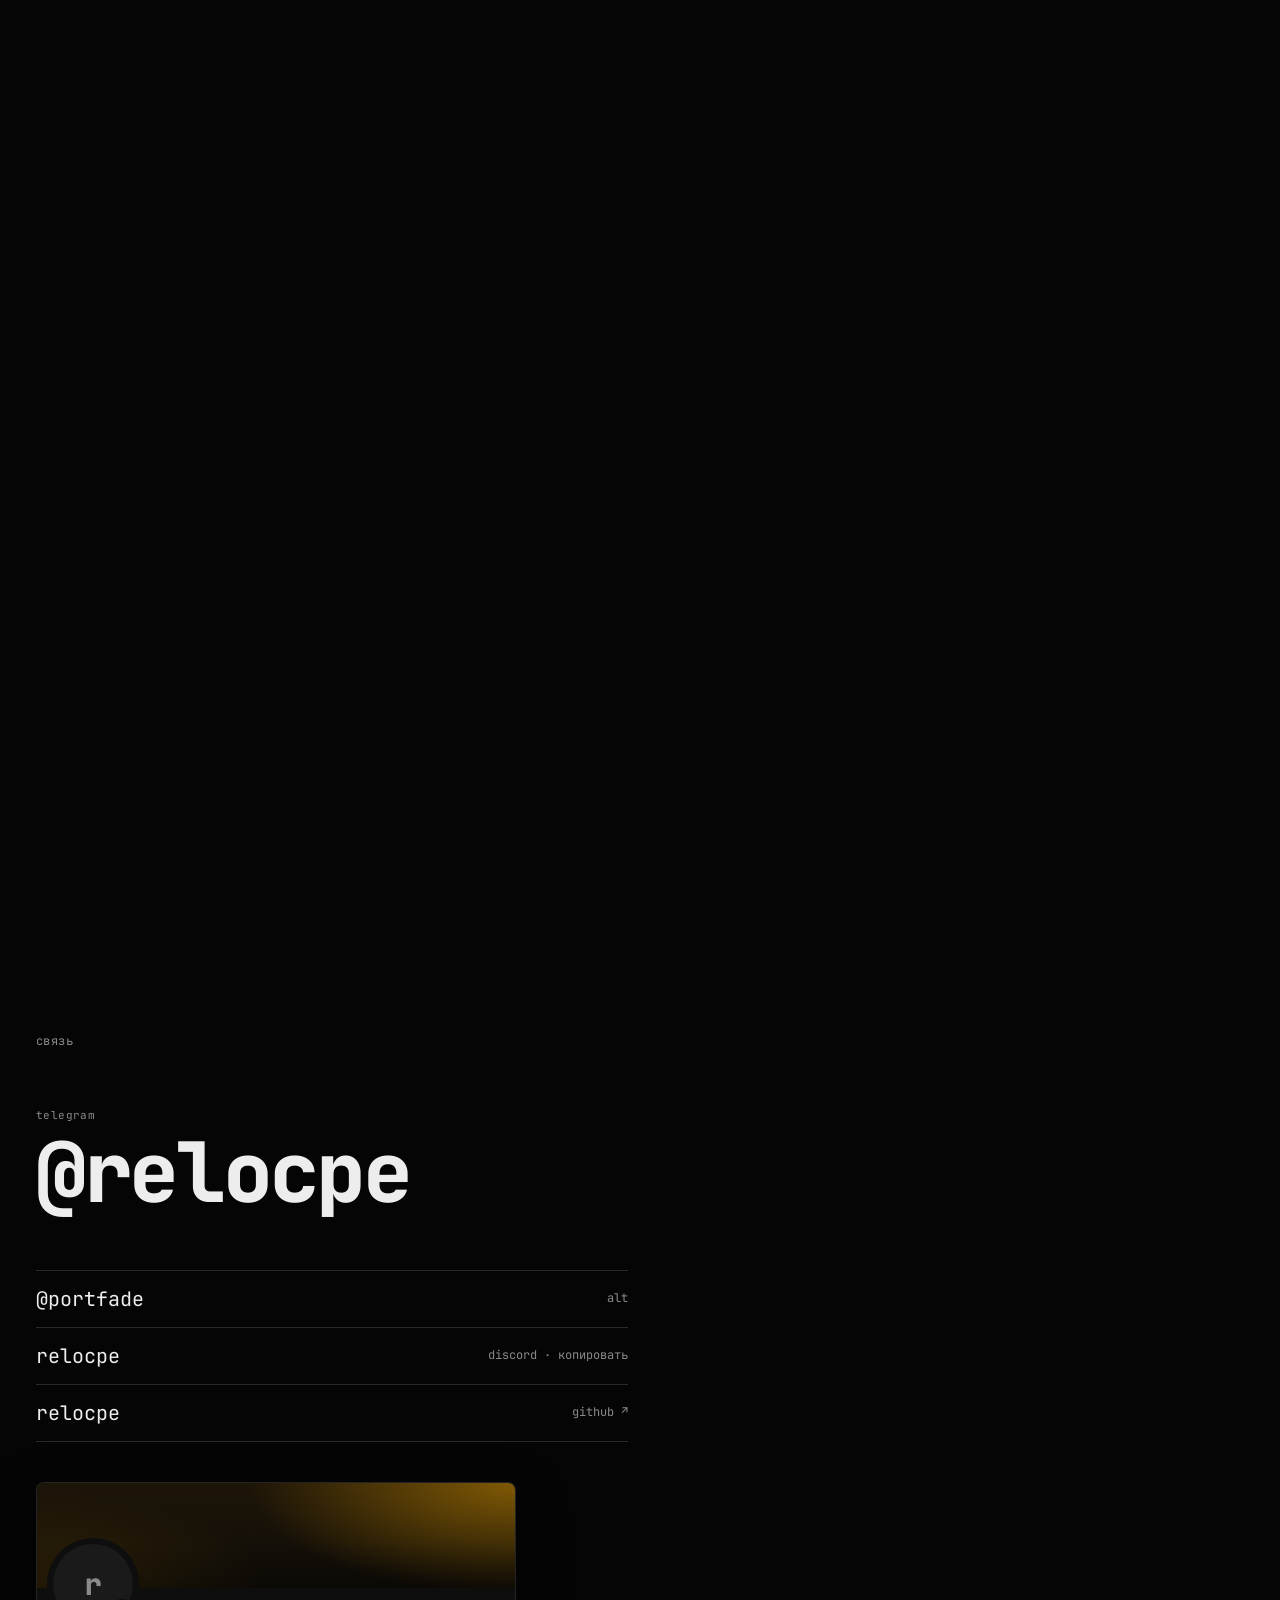
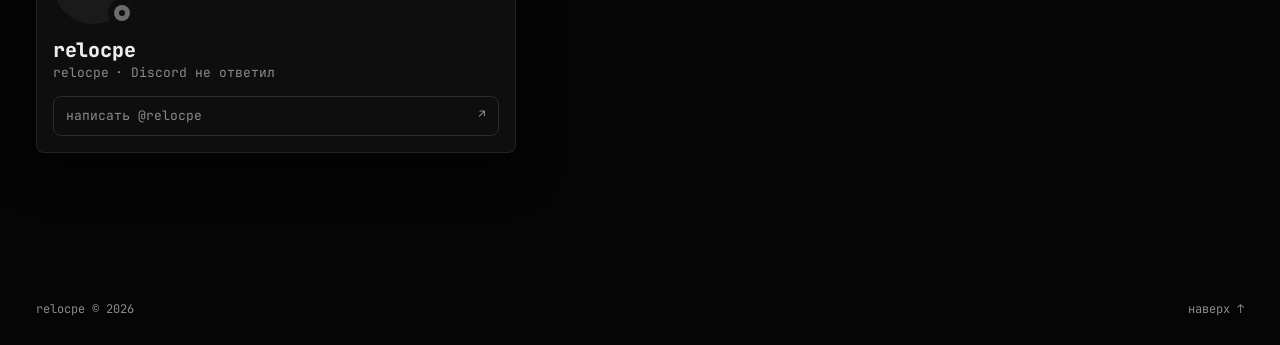
==== commit 0575868a: "contacts: sticky frame aligned to nick, smaller nick, no cursor label" ====
--- a/index.html
+++ b/index.html
@@ -91,7 +91,7 @@
         <h2 class="sec-h" id="pingH" data-lg><span data-ln>связь</span></h2>
         <div class="tg-w" data-lg>
           <span class="tg-l" data-ln>telegram</span>
-          <a class="tg" href="https://t.me/relocpe" target="_blank" rel="noopener" data-cl="написать" data-ln><span class="tg-b">@relocpe</span></a>
+          <a class="tg" href="https://t.me/relocpe" target="_blank" rel="noopener" data-ln><span class="tg-b">@relocpe</span></a>
         </div>
         <ul class="rows" data-lg>
           <li data-ln><a class="row" href="https://t.me/portfade" target="_blank" rel="noopener" data-cl="открыть"><span class="row-i"><span class="row-v">@portfade</span><span class="row-k">alt</span></span></a></li>
--- a/site/e.css
+++ b/site/e.css
@@ -124,12 +124,12 @@
 .ping{position:relative;z-index:5;padding:112px var(--m) 120px;min-height:100vh}
 .ping-g{display:grid;grid-template-columns:repeat(12,minmax(0,1fr));column-gap:var(--gap);align-items:start}
 .ping-l{grid-column:1/7}
-.ping-r{grid-column:8/13;position:sticky;top:96px}
-.win{aspect-ratio:4/5;width:100%;max-height:calc(100vh - 160px);margin-left:auto}
+.ping-r{grid-column:8/13;align-self:start;position:sticky;top:96px;margin-top:var(--wt,170px)}
+.win{aspect-ratio:4/5;width:min(100%,calc(min(72svh,600px)*.8));margin-left:auto}
 .tg-w{margin-top:56px}
 .tg-l{font-size:11px;color:var(--mid);letter-spacing:.04em}
 .tg{display:inline-block;margin-top:6px}
-.tg-b{display:inline-block;position:relative;font-size:clamp(56px,8vw,128px);font-weight:700;letter-spacing:-.04em;line-height:1}
+.tg-b{display:inline-block;position:relative;font-size:clamp(48px,6.5vw,112px);font-weight:700;letter-spacing:-.04em;line-height:1}
 .tg-b::after{content:"";position:absolute;left:0;right:0;bottom:-.04em;height:2px;background:var(--amb);transform:scaleX(0);transform-origin:left;transition:transform .3s var(--out)}
 .tg:hover .tg-b::after,.tg:focus-visible .tg-b::after{transform:scaleX(1)}
 .rows{list-style:none;margin-top:56px;border-top:1px solid var(--line)}
@@ -199,8 +199,8 @@
  .ping{padding-top:96px}
  .ping-g{display:block}
  .dp{max-width:none;margin-top:32px}
- .ping-r{position:relative;top:0;margin:56px 0 0 auto;width:72%}
- .win{max-height:none}
+ .ping-r{position:static;margin-top:32px}
+ .win{width:100%;max-height:none}
  .tg-b{font-size:min(15vw,56px)}
  .row-v{font-size:18px}
 }
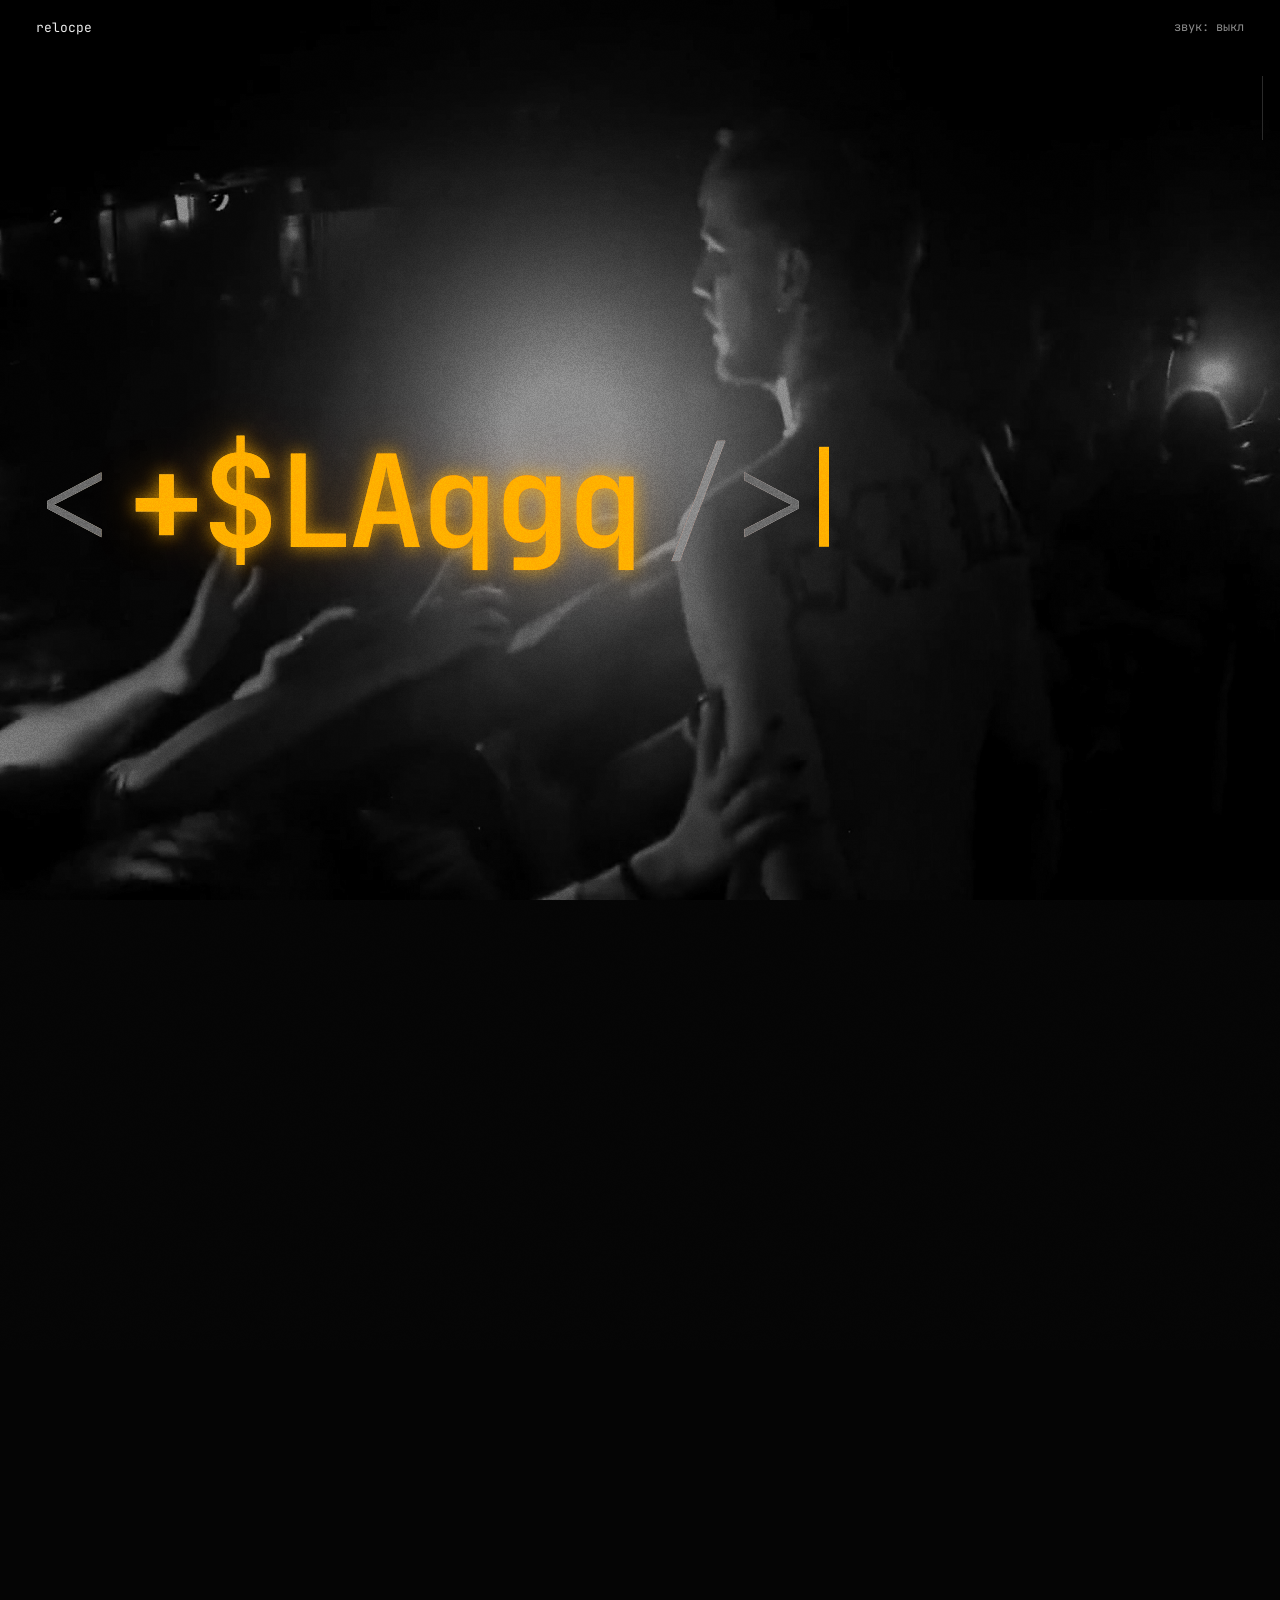
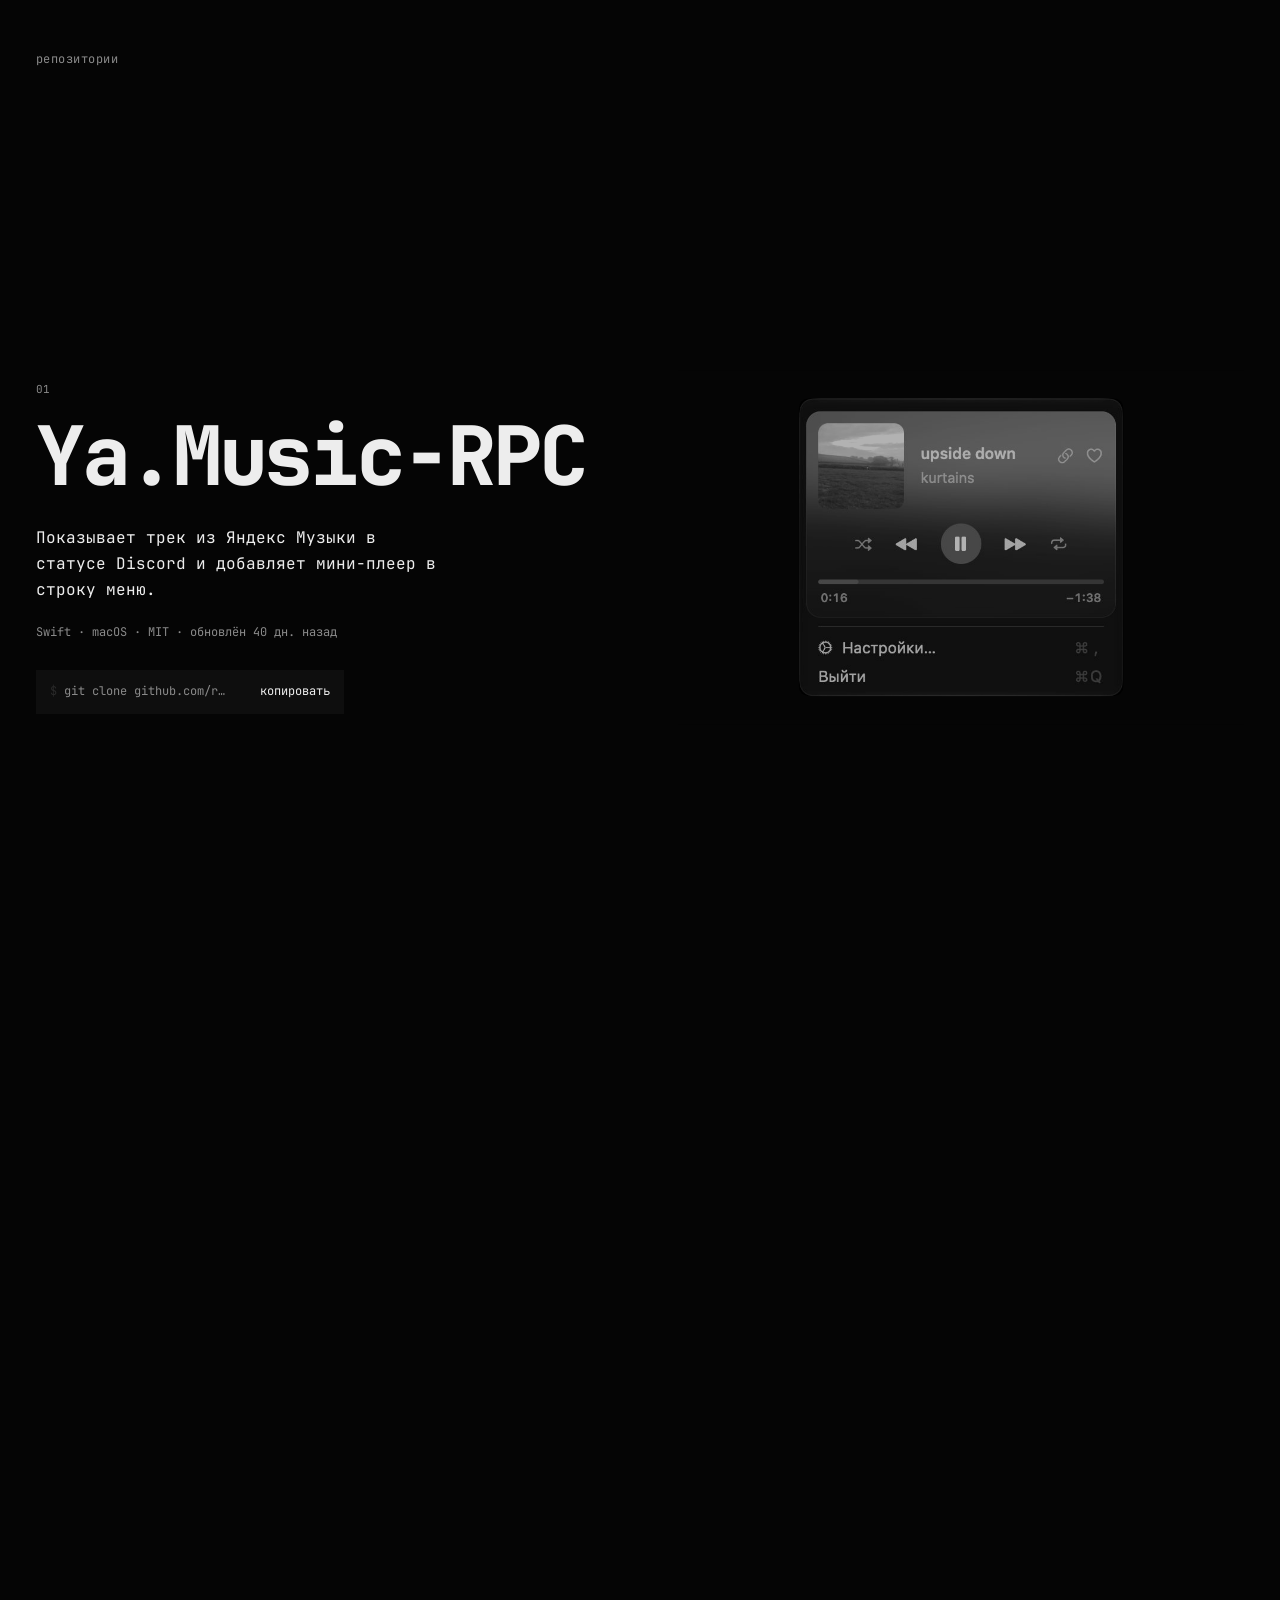
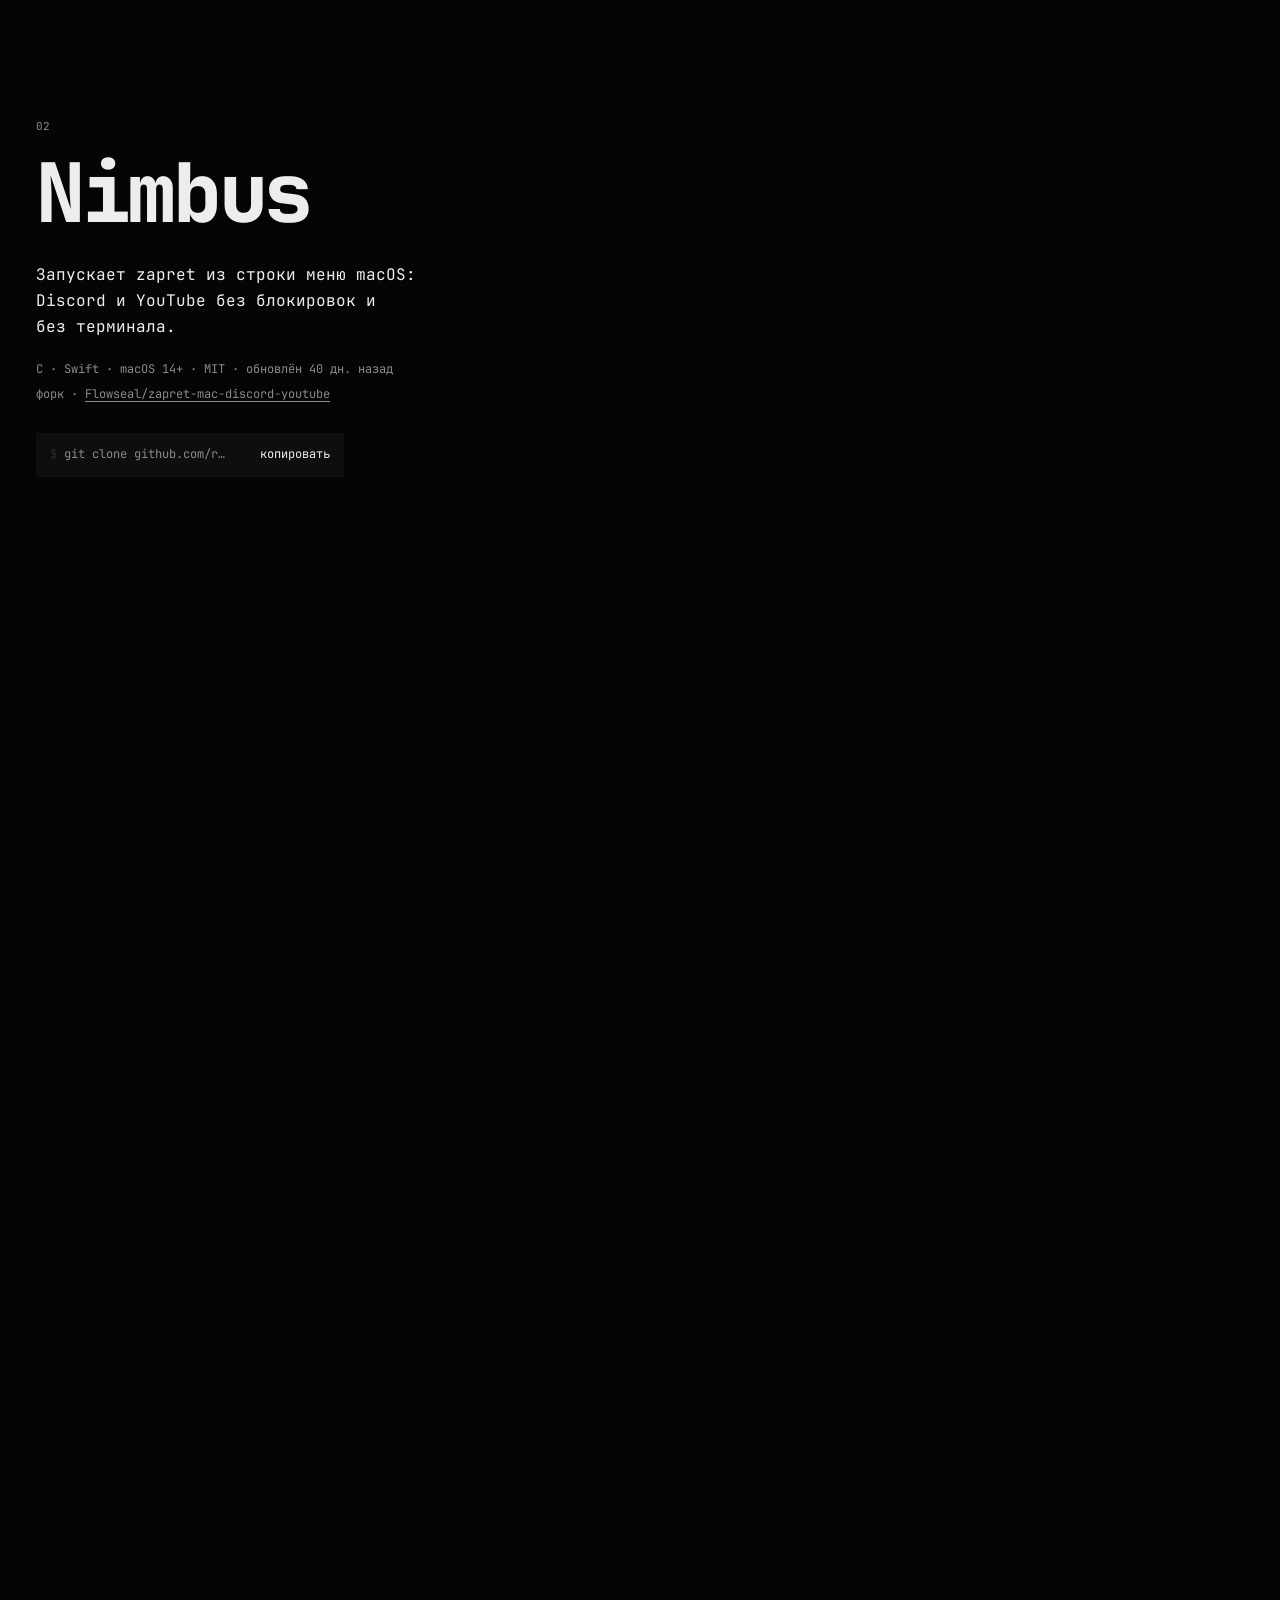
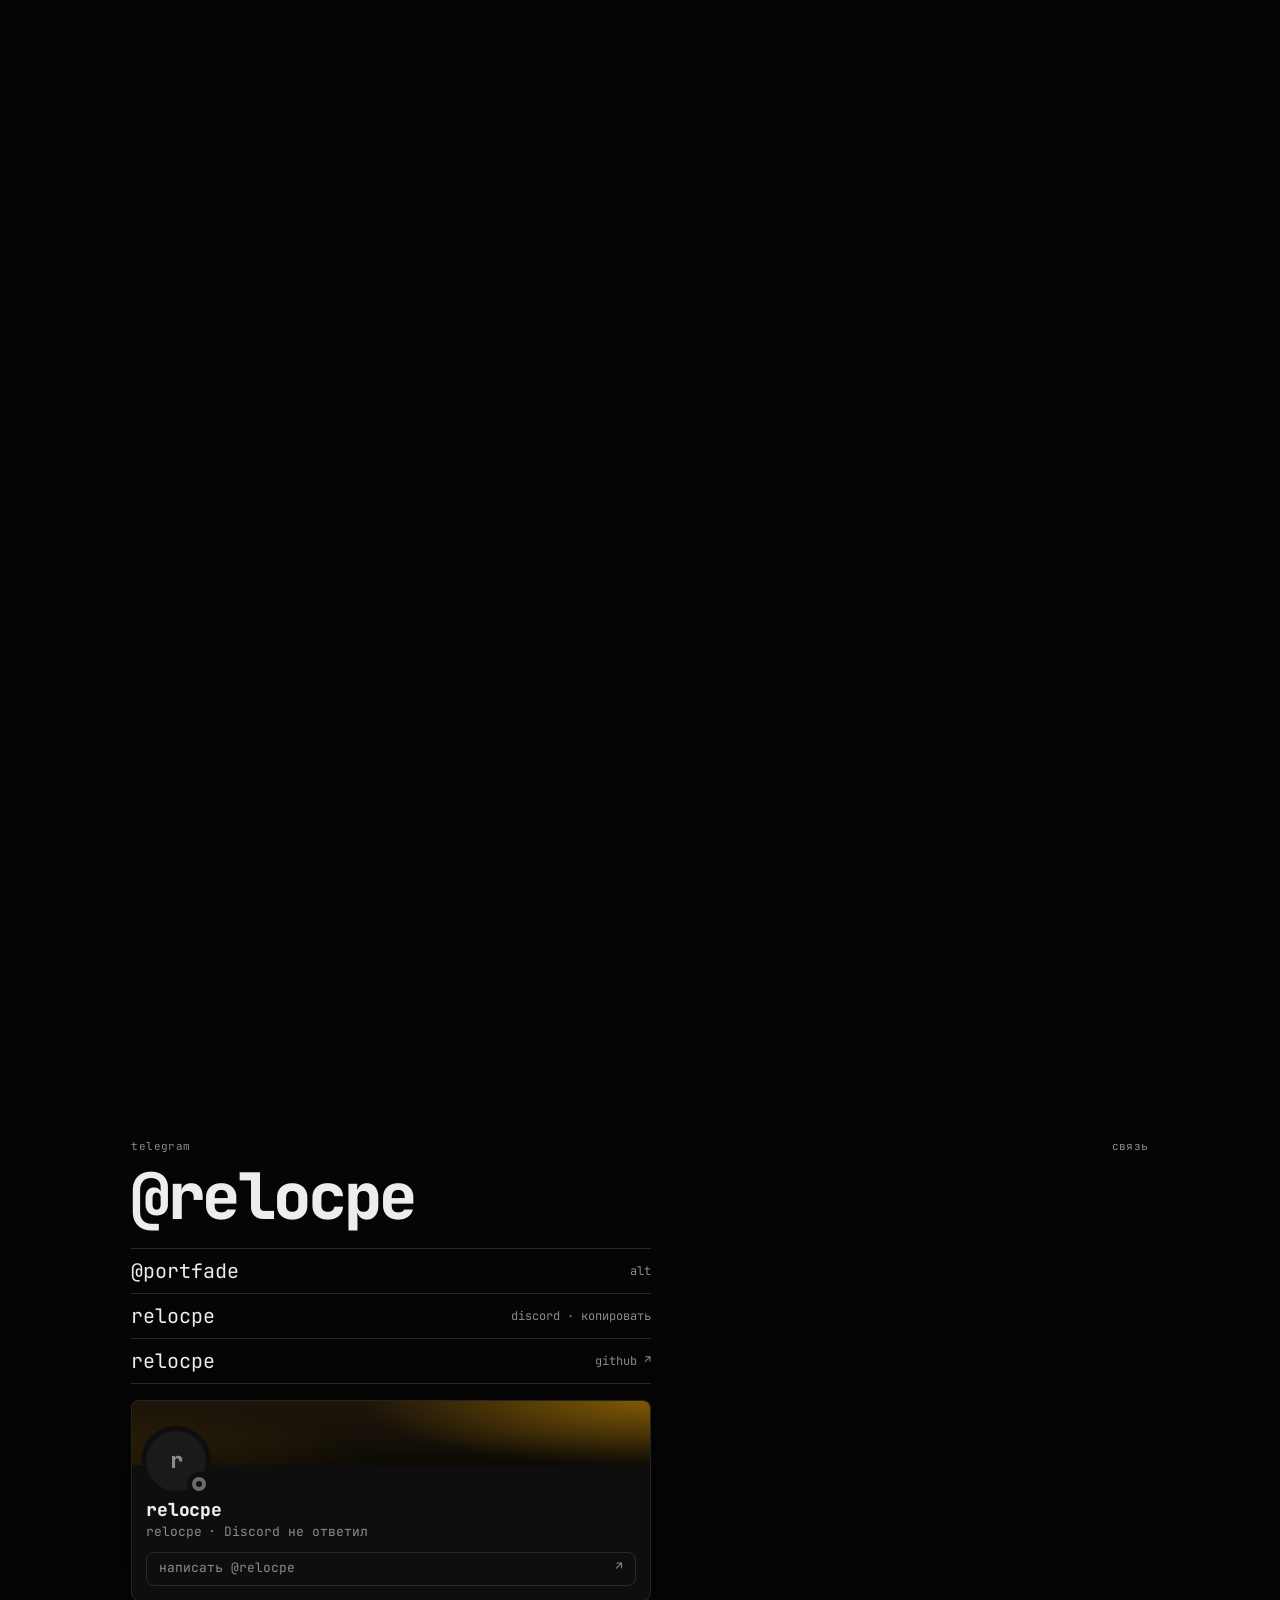
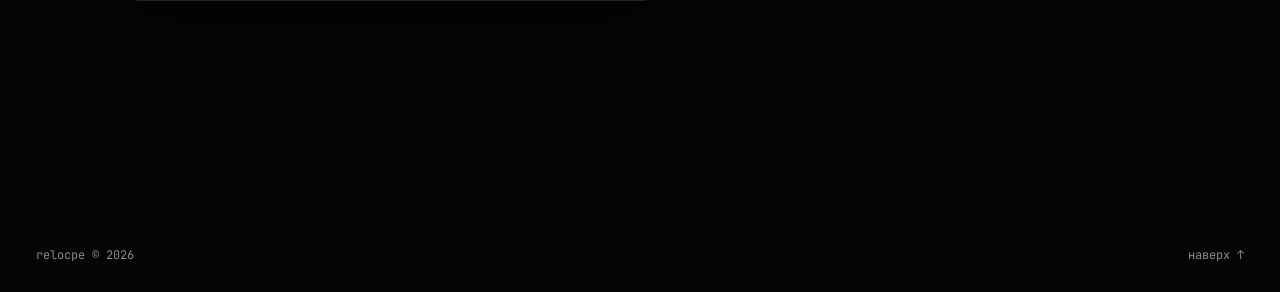
==== commit f97f850d: "contacts: one composed grid block, frame stretches to left column; compact desktop card; cache-busti" ====
--- a/index.html
+++ b/index.html
@@ -26,7 +26,7 @@
 <link rel="manifest" href="site.webmanifest">
 <link rel="preload" href="fonts/JetBrainsMono-Variable.woff2" as="font" type="font/woff2" crossorigin>
 <link rel="preload" href="poster5.jpg" as="image">
-<link rel="stylesheet" href="site/e.css">
+<link rel="stylesheet" href="site/e.css?v=1102a">
 </head>
 <body>
 <div class="vbox" id="vbox" aria-hidden="true"><video class="bgv" id="v" muted playsinline webkit-playsinline loop></video><i class="shade" id="shade"></i></div>
@@ -87,10 +87,10 @@
 
   <section class="ping" id="ping" aria-labelledby="pingH">
     <div class="ping-g">
+      <h2 class="sec-h" id="pingH" data-lg><span data-ln>связь</span></h2>
+      <p class="tg-l" data-lg><span data-ln>telegram</span></p>
       <div class="ping-l">
-        <h2 class="sec-h" id="pingH" data-lg><span data-ln>связь</span></h2>
         <div class="tg-w" data-lg>
-          <span class="tg-l" data-ln>telegram</span>
           <a class="tg" href="https://t.me/relocpe" target="_blank" rel="noopener" data-ln><span class="tg-b">@relocpe</span></a>
         </div>
         <ul class="rows" data-lg>
@@ -106,6 +106,6 @@
 </main>
 <footer class="foot"><span>relocpe © 2026</span><a href="#top" id="toTop" data-cl="наверх">наверх ↑</a></footer>
 <div class="cur" id="cur" aria-hidden="true"><span class="cur-b"></span><span class="cur-t" id="curT"></span></div>
-<script type="module" src="site/e.js"></script>
+<script type="module" src="site/e.js?v=1102a"></script>
 </body>
 </html>
--- a/site/e.css
+++ b/site/e.css
@@ -121,20 +121,23 @@
 .bridge{position:relative;z-index:4;height:170vh;pointer-events:none}
 
 /* contacts */
-.ping{position:relative;z-index:5;padding:112px var(--m) 120px;min-height:100vh}
-.ping-g{display:grid;grid-template-columns:repeat(12,minmax(0,1fr));column-gap:var(--gap);align-items:start}
-.ping-l{grid-column:1/7}
-.ping-r{grid-column:8/13;align-self:start;position:sticky;top:96px;margin-top:var(--wt,170px)}
-.win{aspect-ratio:4/5;width:min(100%,calc(min(72svh,600px)*.8));margin-left:auto}
-.tg-w{margin-top:56px}
+.ping{position:relative;z-index:5;padding:28px var(--m);min-height:100vh;display:flex;flex-direction:column;justify-content:center}
+/* one composed block: [nick · rows · card] | frame, frame = exact height of the left column */
+.ping-g{display:grid;grid-template-columns:minmax(0,520px) minmax(0,440px);grid-template-rows:auto auto;column-gap:clamp(40px,4.5vw,64px);justify-content:center}
+.ping-g>.sec-h{grid-column:2;grid-row:1;justify-self:end;align-self:end;margin-bottom:8px;font-size:11px}
+.ping-g>.tg-l{grid-column:1;grid-row:1;align-self:end;margin-bottom:8px}
+.ping-l{grid-column:1;grid-row:2;min-width:0}
+.ping-r{grid-column:2;grid-row:2;align-self:stretch;min-width:0}
+.win{width:100%;height:100%}
+.tg-w{margin:0}
 .tg-l{font-size:11px;color:var(--mid);letter-spacing:.04em}
-.tg{display:inline-block;margin-top:6px}
-.tg-b{display:inline-block;position:relative;font-size:clamp(48px,6.5vw,112px);font-weight:700;letter-spacing:-.04em;line-height:1}
+.tg{display:inline-block}
+.tg-b{display:inline-block;position:relative;font-size:clamp(44px,5vw,72px);font-weight:700;letter-spacing:-.04em;line-height:1}
 .tg-b::after{content:"";position:absolute;left:0;right:0;bottom:-.04em;height:2px;background:var(--amb);transform:scaleX(0);transform-origin:left;transition:transform .3s var(--out)}
 .tg:hover .tg-b::after,.tg:focus-visible .tg-b::after{transform:scaleX(1)}
-.rows{list-style:none;margin-top:56px;border-top:1px solid var(--line)}
+.rows{list-style:none;margin-top:20px;border-top:1px solid var(--line)}
 .rows li{border-bottom:1px solid var(--line)}
-.row{display:block;width:100%;height:56px}
+.row{display:block;width:100%;height:44px}
 .row-i{display:flex;align-items:center;justify-content:space-between;gap:16px;height:100%;transition:transform .35s var(--out)}
 .row:hover .row-i,.row:focus-visible .row-i{transform:translateX(8px)}
 .row-v{font-size:20px}
@@ -196,11 +199,16 @@
  .nb-l{columns:2}
  .nb-l li:nth-child(n+15){display:none}
  .bridge{height:150vh}
- .ping{padding-top:96px}
+ .ping{padding-top:96px;display:block}
  .ping-g{display:block}
- .dp{max-width:none;margin-top:32px}
- .ping-r{position:static;margin-top:32px}
- .win{width:100%;max-height:none}
+ .ping-g>.sec-h{margin-bottom:48px;font-size:12px;justify-self:start}
+ .ping-g>.tg-l{display:block;margin-bottom:6px}
+ .rows{margin-top:40px}
+ .row{height:56px}
+ .dp{margin-top:32px}
+ .ping{padding-bottom:120px}
+ .ping-r{margin-top:32px}
+ .win{width:100%;height:auto;aspect-ratio:4/5}
  .tg-b{font-size:min(15vw,56px)}
  .row-v{font-size:18px}
 }
@@ -215,7 +223,7 @@
 }
 
 /* ---- Discord profile popout */
-.dp{--dpbg:#0e0e0e;position:relative;margin-top:40px;width:100%;max-width:480px;background:var(--dpbg);border:1px solid rgba(255,255,255,.09);border-radius:8px;box-shadow:0 16px 48px rgba(0,0,0,.45),0 2px 8px rgba(0,0,0,.3);font-size:13px;line-height:1.4;color:var(--fg)}
+.dp{--dpbg:#0e0e0e;position:relative;margin-top:16px;width:100%;background:var(--dpbg);border:1px solid rgba(255,255,255,.09);border-radius:8px;box-shadow:0 16px 48px rgba(0,0,0,.45),0 2px 8px rgba(0,0,0,.3);font-size:13px;line-height:1.4;color:var(--fg)}
 .dp-bn{position:relative;height:105px;border-radius:7px 7px 0 0;overflow:hidden;background:radial-gradient(90% 170% at 100% 0%,rgba(255,176,0,.44),rgba(255,176,0,0) 62%),radial-gradient(70% 130% at 0% 100%,rgba(255,176,0,.12),transparent 70%),linear-gradient(180deg,#1d1508,#0f0c07)}
 .dp-bn::after{content:"";position:absolute;inset:0;background:linear-gradient(180deg,transparent 55%,rgba(0,0,0,.25))}
 .dp-bn-i{position:absolute;inset:0;width:100%;height:100%;object-fit:cover}
@@ -264,4 +272,26 @@
 .sk-n{width:120px;height:20px;margin-top:2px}.sk-u{width:160px;height:13px;margin-top:8px}.sk-h{width:64px;height:10px}.sk-t{width:80%;height:14px}.sk-s{width:50%;height:11px;margin-top:8px}
 .dp.skel .dp-act{min-height:152px}.dp.skel .dp-avi{box-shadow:0 0 0 6px var(--dpbg)}
 .sk-m{border-color:#1a1a1a}
+/* desktop: compact card so the whole contacts block fits one screen */
+@media (min-width:821px){
+ .ping .dp-bn{height:64px}
+ .ping .dp-av{left:14px;top:30px;width:60px;height:60px}
+ .ping .dp-avi{font-size:22px;box-shadow:0 0 0 5px var(--dpbg)}
+ .ping .dp-pip{left:41px;top:41px;width:24px;height:24px}
+ .ping .dp-pip i{width:14px;height:14px}
+ .ping .dp-pip:not([data-s=online]):not([data-s=idle]):not([data-s=dnd]) i::after{left:4px;top:4px}
+ .ping .dp-pip[data-s=dnd] i::after{top:5px}
+ .ping .dp-bub{left:88px;top:68px;max-width:calc(100% - 104px);padding:5px 10px}
+ .ping .dp-bd{padding:34px 14px 14px}
+ .ping .dp-n{font-size:18px;line-height:22px}
+ .ping .dp-act{margin-top:10px;padding:10px}
+ .ping .dp-act+.dp-act{margin-top:6px}
+ .ping .dp-h{margin-bottom:6px}
+ .ping .dp-ar{grid-template-columns:44px minmax(0,1fr);gap:10px}
+ .ping .dp-cv{width:44px;height:44px;border-radius:5px}
+ .ping .dp-pr{margin-top:8px}
+ .ping .dp-tm{margin-top:4px}
+ .ping .dp-msg{margin-top:10px;height:34px}
+ .ping .dp.skel .dp-act{min-height:96px}
+}
 @media (prefers-reduced-motion:reduce){.dp-bar b{transition:none}.dp .fi{animation:none}}
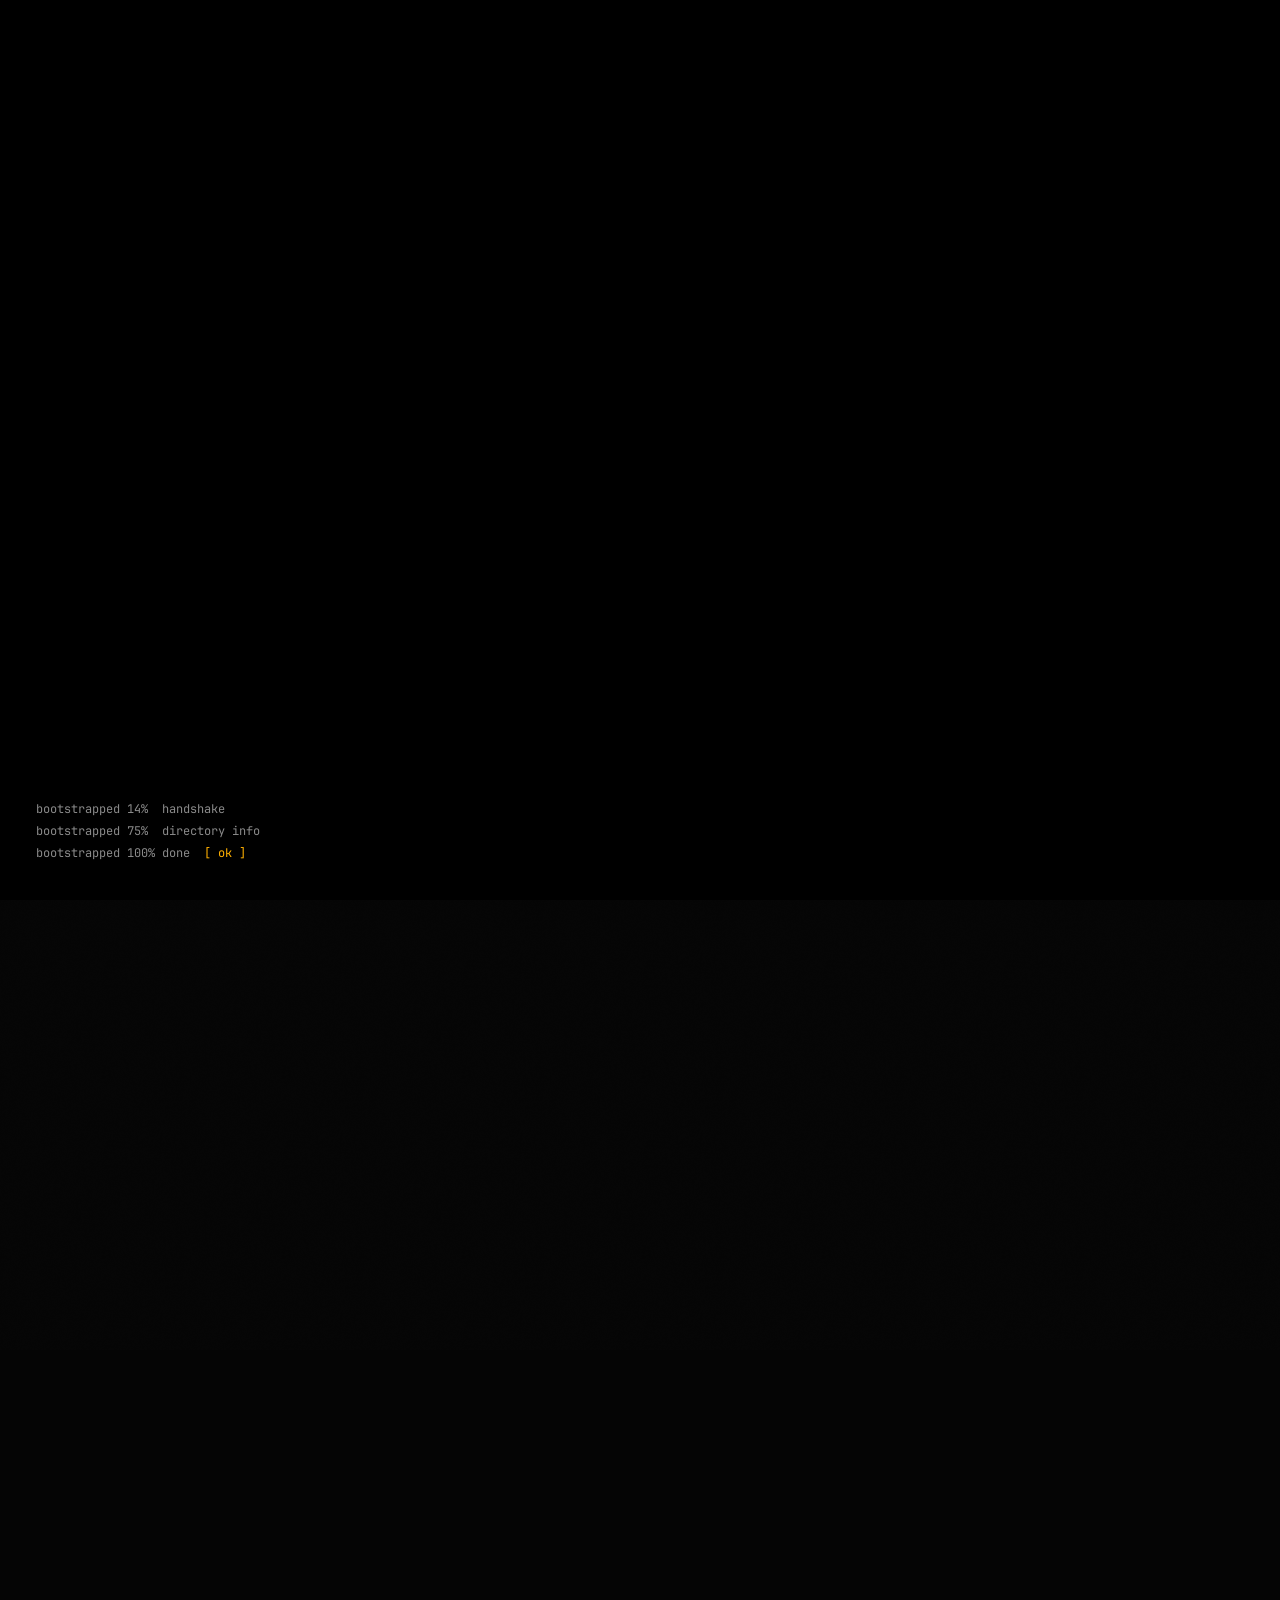
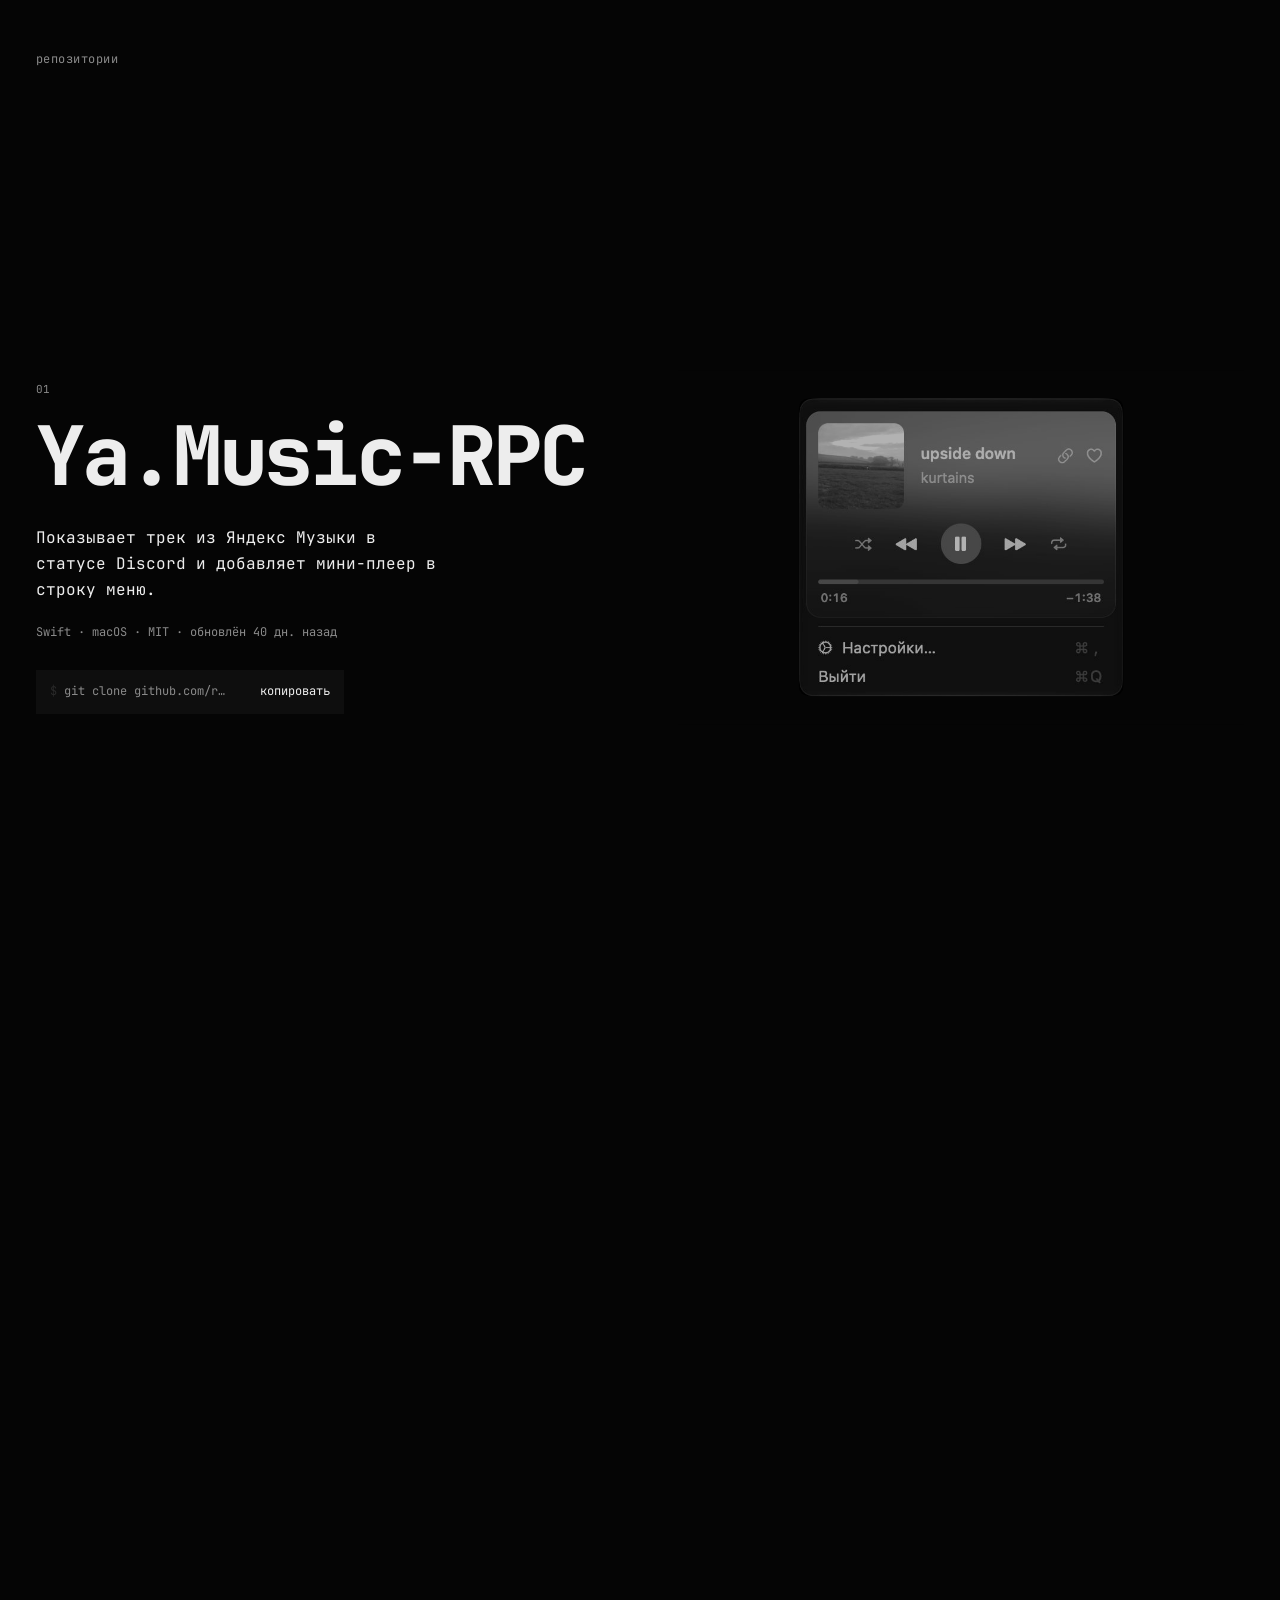
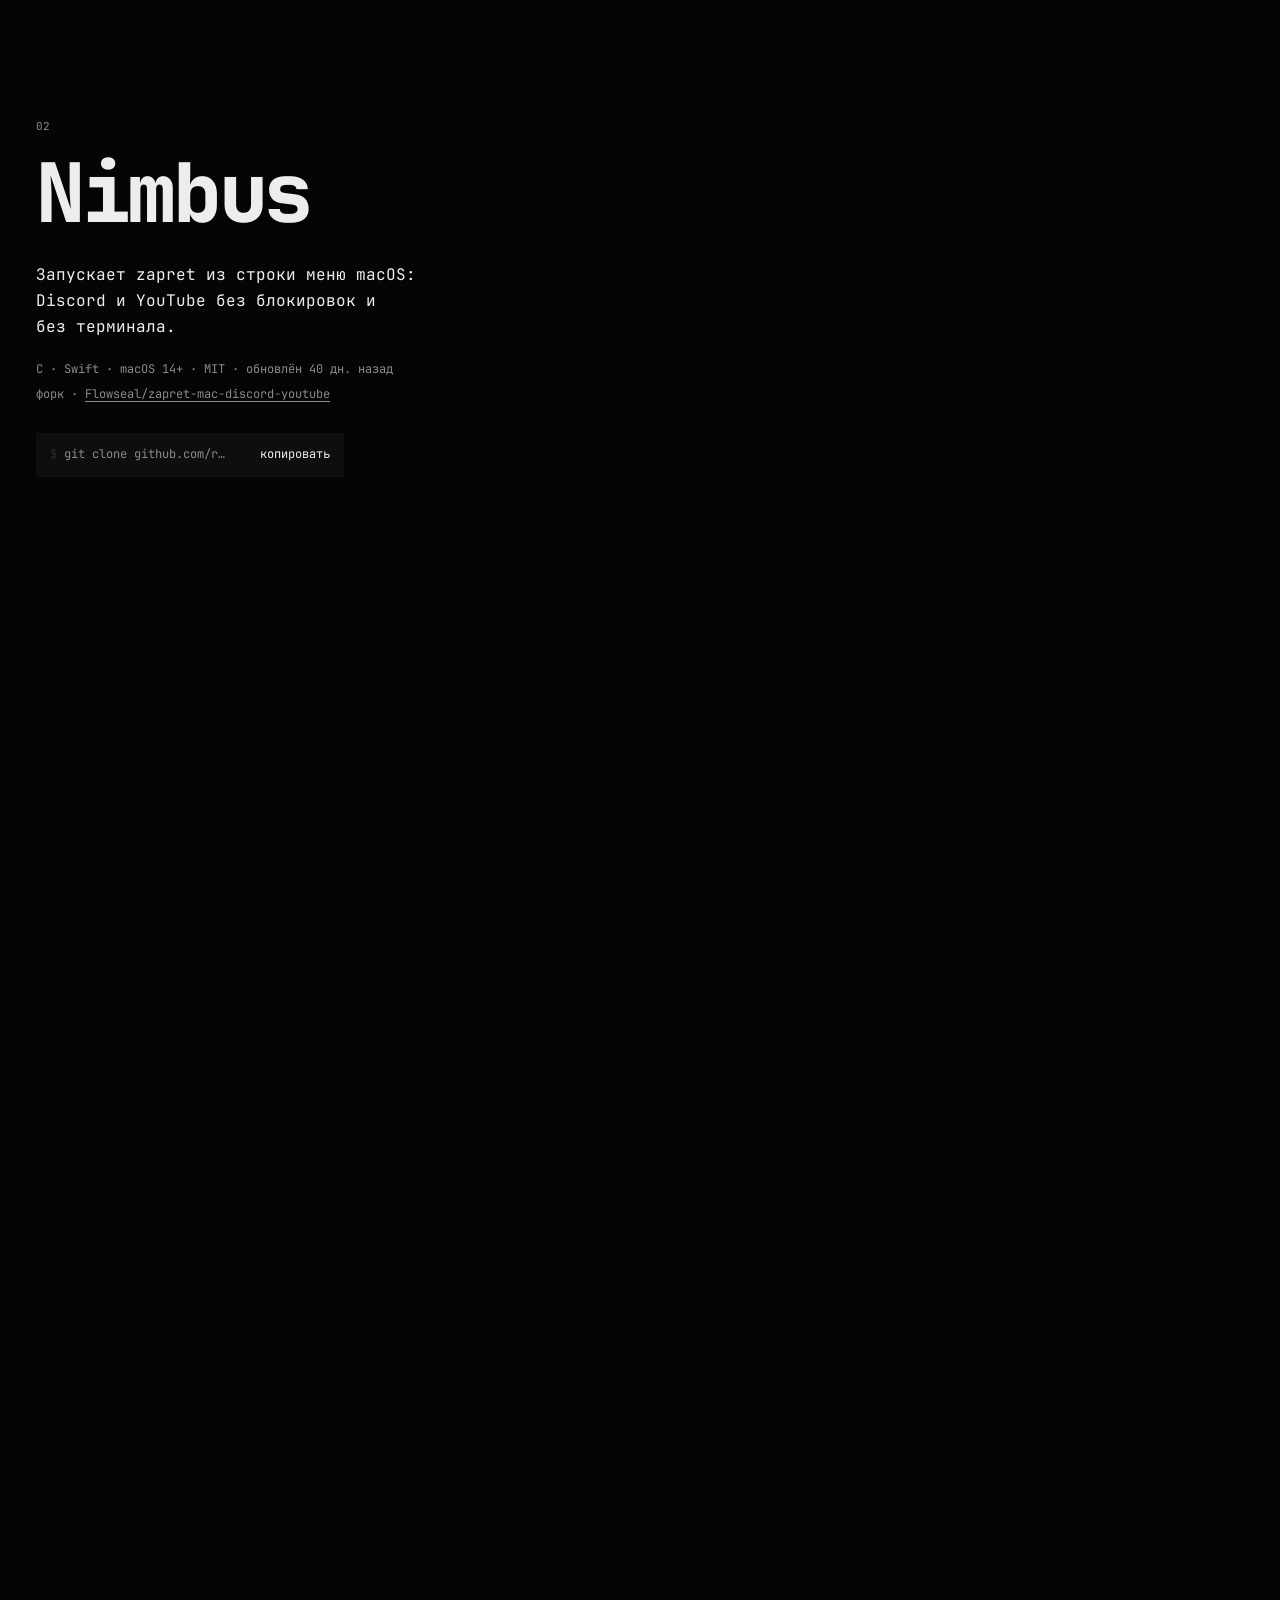
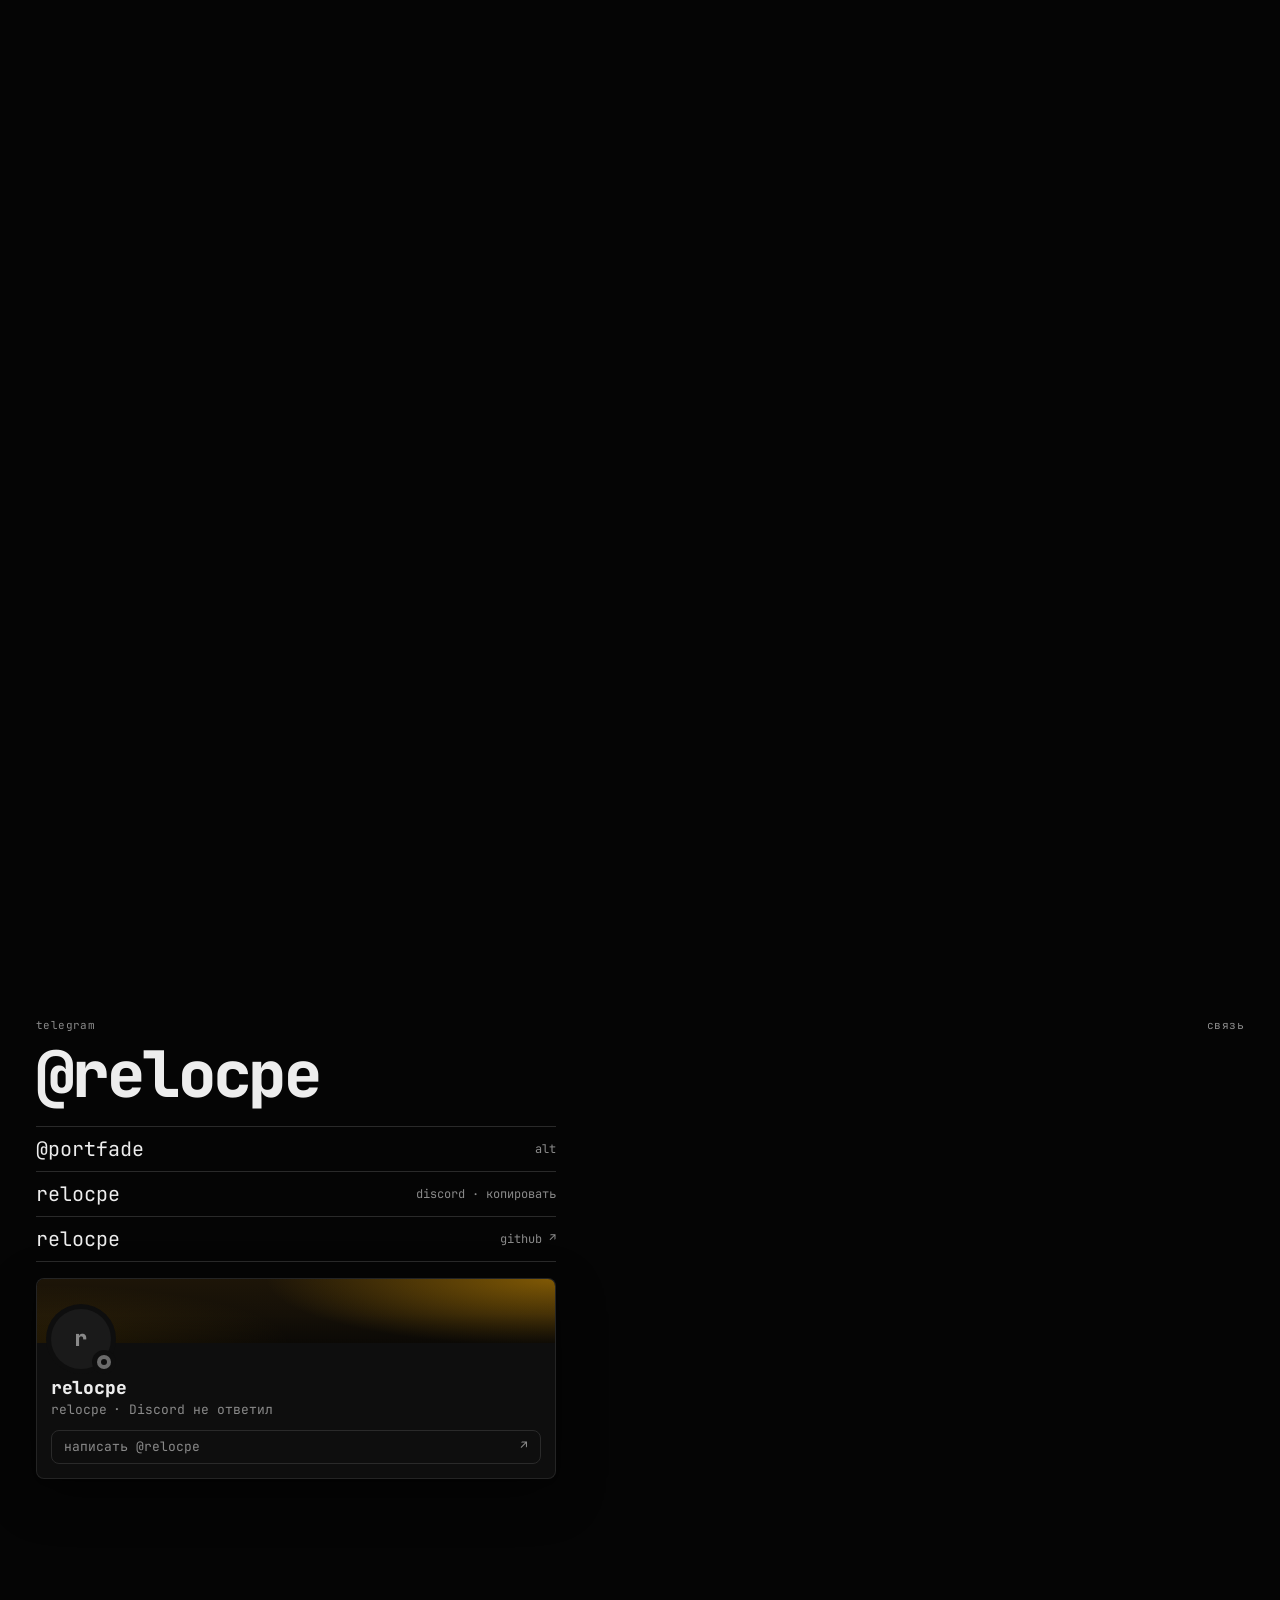
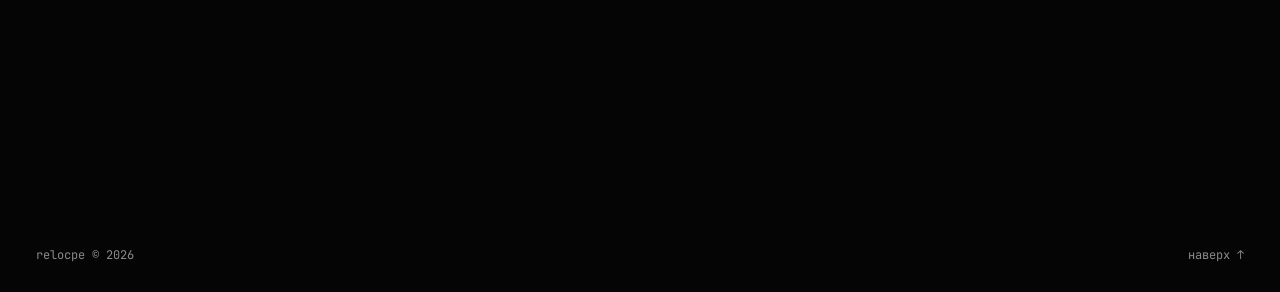
==== commit ff8803c0: "contacts: left column on the page gutter, big 4:5 frame on the right gutter, top-aligned; v=1102b" ====
--- a/index.html
+++ b/index.html
@@ -26,7 +26,7 @@
 <link rel="manifest" href="site.webmanifest">
 <link rel="preload" href="fonts/JetBrainsMono-Variable.woff2" as="font" type="font/woff2" crossorigin>
 <link rel="preload" href="poster5.jpg" as="image">
-<link rel="stylesheet" href="site/e.css?v=1102a">
+<link rel="stylesheet" href="site/e.css?v=1102b">
 </head>
 <body>
 <div class="vbox" id="vbox" aria-hidden="true"><video class="bgv" id="v" muted playsinline webkit-playsinline loop></video><i class="shade" id="shade"></i></div>
@@ -106,6 +106,6 @@
 </main>
 <footer class="foot"><span>relocpe © 2026</span><a href="#top" id="toTop" data-cl="наверх">наверх ↑</a></footer>
 <div class="cur" id="cur" aria-hidden="true"><span class="cur-b"></span><span class="cur-t" id="curT"></span></div>
-<script type="module" src="site/e.js?v=1102a"></script>
+<script type="module" src="site/e.js?v=1102b"></script>
 </body>
 </html>
--- a/site/e.css
+++ b/site/e.css
@@ -122,13 +122,13 @@
 
 /* contacts */
 .ping{position:relative;z-index:5;padding:28px var(--m);min-height:100vh;display:flex;flex-direction:column;justify-content:center}
-/* one composed block: [nick · rows · card] | frame, frame = exact height of the left column */
-.ping-g{display:grid;grid-template-columns:minmax(0,520px) minmax(0,440px);grid-template-rows:auto auto;column-gap:clamp(40px,4.5vw,64px);justify-content:center}
+/* contacts on the page gutters: [nick · rows · card] left | big 4:5 frame on the right gutter, both top-aligned at the nick */
+.ping-g{display:grid;grid-template-columns:minmax(0,520px) minmax(0,1fr);grid-template-rows:auto auto;column-gap:clamp(40px,5vw,96px)}
 .ping-g>.sec-h{grid-column:2;grid-row:1;justify-self:end;align-self:end;margin-bottom:8px;font-size:11px}
 .ping-g>.tg-l{grid-column:1;grid-row:1;align-self:end;margin-bottom:8px}
 .ping-l{grid-column:1;grid-row:2;min-width:0}
-.ping-r{grid-column:2;grid-row:2;align-self:stretch;min-width:0}
-.win{width:100%;height:100%}
+.ping-r{grid-column:2;grid-row:2;align-self:start;min-width:0}
+.win{aspect-ratio:4/5;width:min(100%,calc(min(78svh,680px)*.8));margin-left:auto}
 .tg-w{margin:0}
 .tg-l{font-size:11px;color:var(--mid);letter-spacing:.04em}
 .tg{display:inline-block}
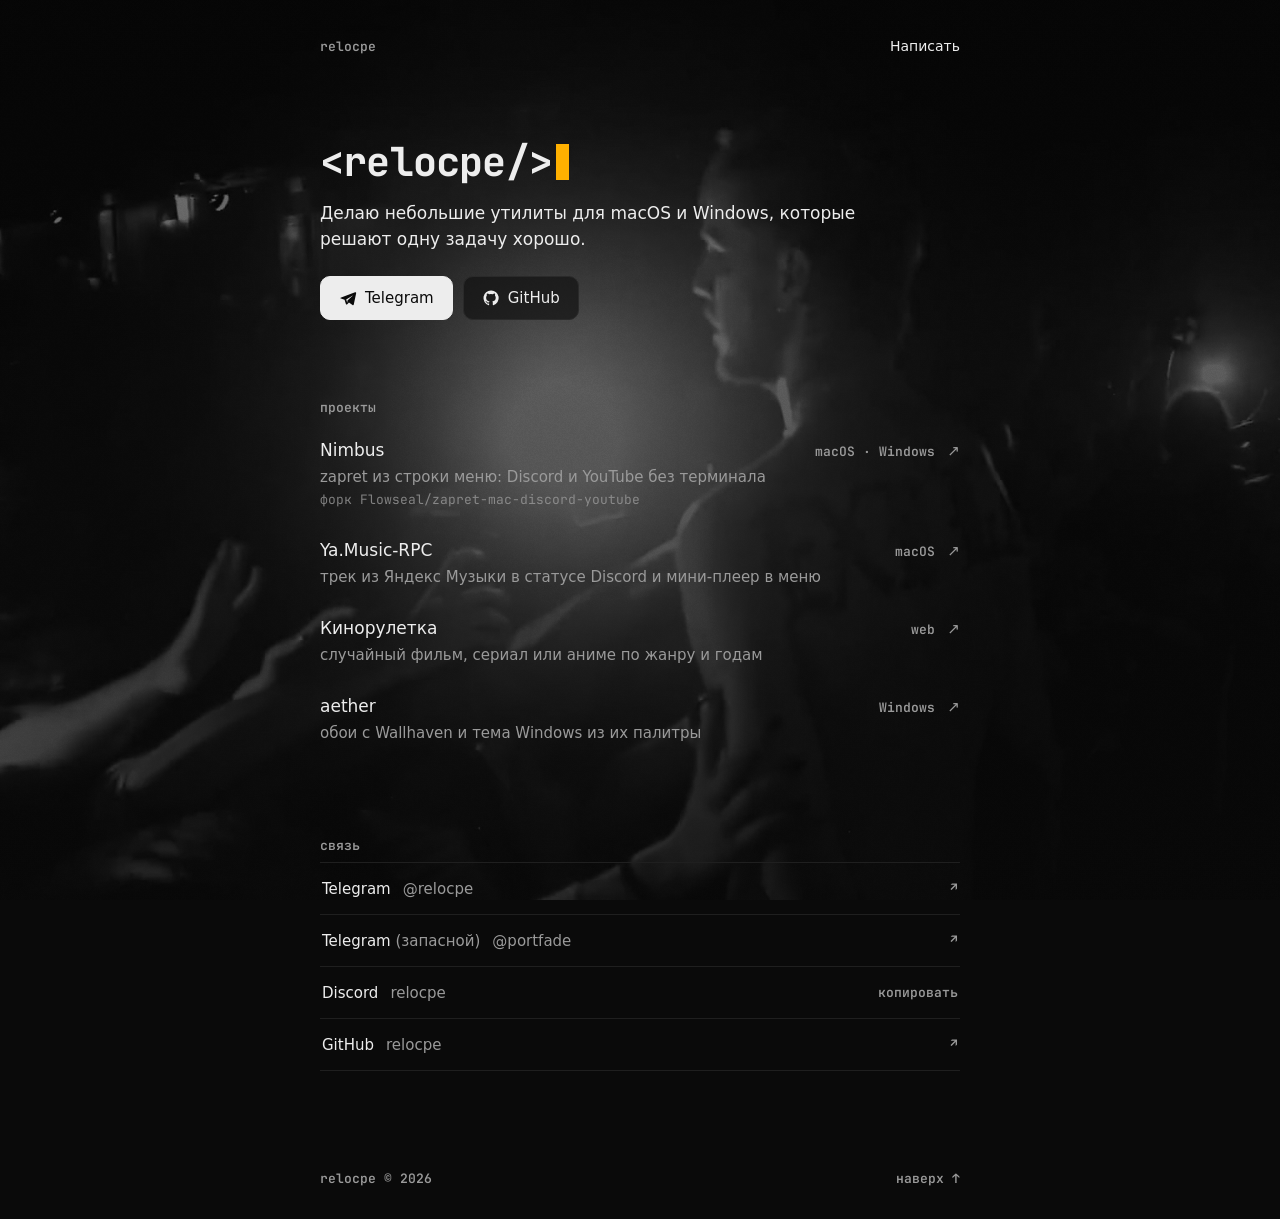
==== commit d82c1e18: "Short index layout: intro + live Discord status, 4 projects with previews, contacts; drop boot log, " ====
--- a/index.html
+++ b/index.html
@@ -3,109 +3,95 @@
 <head>
 <meta charset="utf-8">
 <meta name="viewport" content="width=device-width,initial-scale=1,viewport-fit=cover">
-<title>relocpe</title>
-<meta name="description" content="relocpe: репозитории Ya.Music-RPC и Nimbus, Discord, контакты">
-<meta name="theme-color" content="#050505">
+<title>relocpe — утилиты для macOS и Windows</title>
+<meta name="description" content="Делаю небольшие утилиты для macOS и Windows, которые решают одну задачу хорошо: Nimbus, Ya.Music-RPC, Кинорулетка, aether.">
+<meta name="theme-color" content="#0A0A0A">
 <meta name="color-scheme" content="dark">
 <link rel="canonical" href="https://relocpe.github.io/">
 <meta property="og:type" content="website">
 <meta property="og:site_name" content="relocpe">
 <meta property="og:title" content="relocpe">
-<meta property="og:description" content="relocpe: репозитории Ya.Music-RPC и Nimbus, Discord, контакты">
+<meta property="og:description" content="Делаю небольшие утилиты для macOS и Windows, которые решают одну задачу хорошо.">
 <meta property="og:url" content="https://relocpe.github.io/">
-<meta property="og:image" content="https://relocpe.github.io/og-image.png">
+<meta property="og:image" content="https://relocpe.github.io/og-image.png?v=1122">
 <meta property="og:image:width" content="1200">
 <meta property="og:image:height" content="630">
 <meta name="twitter:card" content="summary_large_image">
 <meta name="twitter:title" content="relocpe">
-<meta name="twitter:description" content="relocpe">
-<meta name="twitter:image" content="https://relocpe.github.io/og-image.png">
+<meta name="twitter:description" content="Делаю небольшие утилиты для macOS и Windows, которые решают одну задачу хорошо.">
+<meta name="twitter:image" content="https://relocpe.github.io/og-image.png?v=1122">
 <link rel="icon" href="site/favicon.svg" type="image/svg+xml">
 <link rel="icon" href="favicon.ico" sizes="any">
 <link rel="apple-touch-icon" href="apple-touch-icon.png">
 <link rel="manifest" href="site.webmanifest">
+<link rel="preload" href="fonts/inter-cyrillic.woff2" as="font" type="font/woff2" crossorigin>
+<link rel="preload" href="fonts/inter-latin.woff2" as="font" type="font/woff2" crossorigin>
 <link rel="preload" href="fonts/JetBrainsMono-Variable.woff2" as="font" type="font/woff2" crossorigin>
-<link rel="preload" href="poster5.jpg" as="image">
-<link rel="stylesheet" href="site/e.css?v=1102b">
+<link rel="preconnect" href="https://samevamp-presence.samevamp.workers.dev" crossorigin>
+<link rel="stylesheet" href="site/main.css?v=1122">
 </head>
 <body>
-<div class="vbox" id="vbox" aria-hidden="true"><video class="bgv" id="v" muted playsinline webkit-playsinline loop></video><i class="shade" id="shade"></i></div>
+<div class="vbox" aria-hidden="true"><video class="bgv" id="v" muted playsinline webkit-playsinline loop autoplay poster="poster5.jpg" preload="auto"></video><i class="shade"></i></div>
 <div class="grain" aria-hidden="true"></div>
-<div class="boot" id="boot" aria-hidden="true"><div class="boot-log" id="bootLog"></div></div>
 
-<header class="hud" id="hud">
-  <a class="hud-me" href="#top" data-cl="наверх">relocpe</a>
-  <button class="snd" id="snd" type="button" data-nosnd aria-pressed="false" data-cl="звук"><span id="sndL">звук: выкл</span></button>
+<div class="page">
+<header class="top" data-in style="--i:0">
+  <a class="top-me" href="#top">relocpe</a>
+  <a class="top-cta" href="https://t.me/relocpe" target="_blank" rel="noopener">Написать</a>
 </header>
-<div class="prog" aria-hidden="true"><i id="progB"></i></div>
 
-<main>
-  <section class="hero" id="top">
-    <div class="hero-pin">
-      <h1 class="nick" id="nick" aria-label="relocpe"><span class="nick-in" id="nickIn"><span class="nick-t" id="nickT" aria-hidden="true">&lt;relocpe/&gt;</span><span class="caret" id="caret" aria-hidden="true"></span></span></h1>
+<main id="top">
+  <section class="intro" aria-labelledby="nick">
+    <h1 class="nick" id="nick" aria-label="relocpe" data-in style="--i:1"><span aria-hidden="true">&lt;relocpe/&gt;</span><span class="caret" aria-hidden="true"></span></h1>
+    <p class="lede" data-in style="--i:2">Делаю небольшие утилиты для macOS и Windows, которые решают одну задачу хорошо.</p>
+    <div class="st" id="st" role="status" aria-live="polite" hidden></div>
+    <div class="cta" data-in style="--i:3">
+      <a class="btn btn-p" href="https://t.me/relocpe" target="_blank" rel="noopener">
+        <svg viewBox="0 0 24 24" aria-hidden="true"><path d="M21.4 4.2 2.9 11.3c-1.3.5-1.2 1.2-.2 1.5l4.7 1.5 1.8 5.6c.2.6.4.8.9.8.4 0 .6-.2.9-.5l2.3-2.2 4.7 3.5c.9.5 1.5.2 1.7-.8l3.1-14.6c.3-1.3-.5-1.9-1.4-1.5ZM9.6 14.1l8.2-5.2c.4-.2.7-.1.4.2l-6.9 6.2-.3 3.1-1.4-4.3Z"/></svg>
+        Telegram</a>
+      <a class="btn" href="https://github.com/relocpe" target="_blank" rel="noopener">
+        <svg viewBox="0 0 24 24" aria-hidden="true"><path d="M12 2a10 10 0 0 0-3.2 19.5c.5.1.7-.2.7-.5v-1.7c-2.8.6-3.4-1.3-3.4-1.3-.5-1.2-1.1-1.5-1.1-1.5-.9-.6.1-.6.1-.6 1 .1 1.5 1 1.5 1 .9 1.5 2.3 1.1 2.9.8.1-.6.4-1.1.6-1.3-2.2-.3-4.6-1.1-4.6-5 0-1.1.4-2 1-2.7-.1-.3-.4-1.3.1-2.7 0 0 .8-.3 2.8 1a9.6 9.6 0 0 1 5 0c1.9-1.3 2.8-1 2.8-1 .5 1.4.2 2.4.1 2.7.6.7 1 1.6 1 2.7 0 3.9-2.3 4.7-4.6 5 .4.3.7.9.7 1.9v2.8c0 .3.2.6.7.5A10 10 0 0 0 12 2Z"/></svg>
+        GitHub</a>
     </div>
   </section>
 
-  <section class="work" id="work" aria-labelledby="workH">
-    <h2 class="sec-h" id="workH" data-lg><span data-ln>репозитории</span></h2>
-    <div class="work-g">
-      <div class="pjs">
-        <article class="pj" data-pj="0">
-          <div class="pj-in" data-lg>
-            <span class="pj-n" data-ln>01</span>
-            <h3 class="pj-name" data-ln><a href="https://github.com/relocpe/Ya.Music-RPC" target="_blank" rel="noopener" data-cl="открыть ↗">Ya.Music-RPC</a></h3>
-            <p class="pj-d" data-ln>Показывает трек из Яндекс Музыки в статусе Discord и добавляет мини-плеер в строку меню.</p>
-            <p class="pj-meta" data-ln>Swift · macOS · MIT · обновлён <time data-pushed datetime="2026-10-26T12:09:14Z">26.10.2026</time></p>
-            <div class="clone" data-ln><code>git clone github.com/relocpe/Ya.Music-RPC</code><button class="cp" type="button" data-copy="git clone https://github.com/relocpe/Ya.Music-RPC" data-cl="копировать"><span class="cp-l">копировать</span></button></div>
-            <a class="m-media mf" href="https://github.com/relocpe/Ya.Music-RPC" target="_blank" rel="noopener" aria-label="Ya.Music-RPC на GitHub"><span class="mf-ya"><img src="site/ya-music-rpc.jpg" width="546" height="500" alt="Мини-плеер Ya.Music-RPC в строке меню macOS" loading="lazy" decoding="async"></span><i class="mf-g"></i></a>
-          </div>
-        </article>
-        <article class="pj" data-pj="1">
-          <div class="pj-in" data-lg>
-            <span class="pj-n" data-ln>02</span>
-            <h3 class="pj-name" data-ln><a href="https://github.com/relocpe/Nimbus" target="_blank" rel="noopener" data-cl="открыть ↗">Nimbus</a></h3>
-            <p class="pj-d" data-ln>Запускает zapret из строки меню macOS: Discord и YouTube без блокировок и без терминала.</p>
-            <p class="pj-meta" data-ln>C · Swift · macOS 14+ · MIT · обновлён <time data-pushed datetime="2026-10-26T08:03:29Z">26.10.2026</time></p>
-            <p class="pj-fork" data-ln>форк · <a href="https://github.com/Flowseal/zapret-mac-discord-youtube" target="_blank" rel="noopener" data-cl="оригинал ↗">Flowseal/zapret-mac-discord-youtube</a></p>
-            <div class="clone" data-ln><code>git clone github.com/relocpe/Nimbus</code><button class="cp" type="button" data-copy="git clone https://github.com/relocpe/Nimbus" data-cl="копировать"><span class="cp-l">копировать</span></button></div>
-            <a class="m-media mf" href="https://github.com/relocpe/Nimbus" target="_blank" rel="noopener" aria-label="Nimbus на GitHub" data-nimbus></a>
-          </div>
-        </article>
-      </div>
-      <div class="stage-col" aria-hidden="true">
-        <div class="stage-w">
-          <div class="stage">
-            <a class="mf st-l" data-l="0" href="https://github.com/relocpe/Ya.Music-RPC" target="_blank" rel="noopener" tabindex="-1" data-cl="открыть ↗" data-ring><span class="mf-ya"><img src="site/ya-music-rpc.jpg" width="546" height="500" alt="" decoding="async"></span><i class="mf-g"></i></a>
-            <a class="mf st-l" data-l="1" href="https://github.com/relocpe/Nimbus" target="_blank" rel="noopener" tabindex="-1" data-cl="открыть ↗" data-ring data-nimbus></a>
-          </div>
-        </div>
-      </div>
-    </div>
+  <section class="sec" aria-labelledby="pjH">
+    <h2 class="lbl" id="pjH" data-in style="--i:4">проекты</h2>
+    <ul class="pjs">
+      <li data-in style="--i:5"><a class="pj" href="https://github.com/relocpe/Nimbus" target="_blank" rel="noopener" data-pv="site/pv/nimbus.webp">
+        <span class="pj-h"><span class="pj-n">Nimbus</span><span class="pj-p">macOS · Windows</span><span class="pj-a" aria-hidden="true">↗</span></span>
+        <span class="pj-d">zapret из строки меню: Discord и YouTube без терминала</span><span class="pj-f">форк Flowseal/zapret-mac-discord-youtube</span>
+        <img class="pj-i" src="site/pv/nimbus.webp" width="640" height="400" alt="Панель Nimbus: Discord и YouTube включены, стратегия general (SIMPLE FAKE)" loading="lazy" decoding="async"></a></li>
+      <li data-in style="--i:6"><a class="pj" href="https://github.com/relocpe/Ya.Music-RPC" target="_blank" rel="noopener" data-pv="site/pv/ya-music-rpc.webp">
+        <span class="pj-h"><span class="pj-n">Ya.Music-RPC</span><span class="pj-p">macOS</span><span class="pj-a" aria-hidden="true">↗</span></span>
+        <span class="pj-d">трек из Яндекс Музыки в статусе Discord и мини-плеер в меню</span>
+        <img class="pj-i" src="site/pv/ya-music-rpc.webp" width="640" height="400" alt="Мини-плеер Ya.Music-RPC в строке меню macOS" loading="lazy" decoding="async"></a></li>
+      <li data-in style="--i:7"><a class="pj" href="https://relocpe.github.io/kino-roulette/" target="_blank" rel="noopener" data-pv="site/pv/kino.webp">
+        <span class="pj-h"><span class="pj-n">Кинорулетка</span><span class="pj-p">web</span><span class="pj-a" aria-hidden="true">↗</span></span>
+        <span class="pj-d">случайный фильм, сериал или аниме по жанру и годам</span>
+        <img class="pj-i" src="site/pv/kino.webp" width="640" height="400" alt="Барабан постеров в Кинорулетке" loading="lazy" decoding="async"></a></li>
+      <li data-in style="--i:8"><a class="pj" href="https://github.com/relocpe/aether" target="_blank" rel="noopener" data-pv="site/pv/aether.webp">
+        <span class="pj-h"><span class="pj-n">aether</span><span class="pj-p">Windows</span><span class="pj-a" aria-hidden="true">↗</span></span>
+        <span class="pj-d">обои с Wallhaven и тема Windows из их палитры</span>
+        <img class="pj-i" src="site/pv/aether.webp" width="640" height="400" alt="Редактор палитры aether с превью рабочего стола Windows" loading="lazy" decoding="async"></a></li>
+    </ul>
   </section>
 
-  <div class="bridge" id="bridge" aria-hidden="true"></div>
-
-  <section class="ping" id="ping" aria-labelledby="pingH">
-    <div class="ping-g">
-      <h2 class="sec-h" id="pingH" data-lg><span data-ln>связь</span></h2>
-      <p class="tg-l" data-lg><span data-ln>telegram</span></p>
-      <div class="ping-l">
-        <div class="tg-w" data-lg>
-          <a class="tg" href="https://t.me/relocpe" target="_blank" rel="noopener" data-ln><span class="tg-b">@relocpe</span></a>
-        </div>
-        <ul class="rows" data-lg>
-          <li data-ln><a class="row" href="https://t.me/portfade" target="_blank" rel="noopener" data-cl="открыть"><span class="row-i"><span class="row-v">@portfade</span><span class="row-k">alt</span></span></a></li>
-          <li data-ln><button class="row" type="button" data-copy="relocpe" data-cl="копировать" data-nosnd><span class="row-i"><span class="row-v">relocpe</span><span class="row-k"><span class="cp-l">discord · копировать</span></span></span></button></li>
-          <li data-ln><a class="row" href="https://github.com/relocpe" target="_blank" rel="noopener" data-cl="открыть ↗"><span class="row-i"><span class="row-v">relocpe</span><span class="row-k">github ↗</span></span></a></li>
-        </ul>
-        <div class="dp skel" id="dp" role="group" aria-label="Профиль Discord: relocpe"></div>
-      </div>
-      <div class="ping-r"><div class="win" id="win"></div></div>
-    </div>
+  <section class="sec" aria-labelledby="ctH">
+    <h2 class="lbl" id="ctH" data-in style="--i:9">связь</h2>
+    <ul class="ct">
+      <li data-in style="--i:10"><a class="row" href="https://t.me/relocpe" target="_blank" rel="noopener"><span class="row-s">Telegram</span><span class="row-v">@relocpe</span><span class="row-k" aria-hidden="true">↗</span></a></li>
+      <li data-in style="--i:11"><a class="row" href="https://t.me/portfade" target="_blank" rel="noopener"><span class="row-s">Telegram <span class="row-m">(запасной)</span></span><span class="row-v">@portfade</span><span class="row-k" aria-hidden="true">↗</span></a></li>
+      <li data-in style="--i:12"><button class="row" type="button" data-copy="relocpe" aria-label="Скопировать ник в Discord: relocpe"><span class="row-s">Discord</span><span class="row-v">relocpe</span><span class="row-k cp-l" aria-live="polite">копировать</span></button></li>
+      <li data-in style="--i:13"><a class="row" href="https://github.com/relocpe" target="_blank" rel="noopener"><span class="row-s">GitHub</span><span class="row-v">relocpe</span><span class="row-k" aria-hidden="true">↗</span></a></li>
+    </ul>
   </section>
 </main>
-<footer class="foot"><span>relocpe © 2026</span><a href="#top" id="toTop" data-cl="наверх">наверх ↑</a></footer>
-<div class="cur" id="cur" aria-hidden="true"><span class="cur-b"></span><span class="cur-t" id="curT"></span></div>
-<script type="module" src="site/e.js?v=1102b"></script>
+
+<footer class="foot" data-in style="--i:14"><span>relocpe © 2026</span><a href="#top">наверх ↑</a></footer>
+</div>
+
+<div class="pv" id="pv" aria-hidden="true"><img alt="" decoding="async"></div>
+<script type="module" src="site/main.js?v=1122"></script>
 </body>
 </html>
--- a/site/main.css
+++ b/site/main.css
@@ -0,0 +1,127 @@
+@font-face{font-family:Inter;src:url(../fonts/inter-cyrillic.woff2) format("woff2");font-weight:100 900;font-display:swap;unicode-range:U+0301,U+0400-045F,U+0490-0491,U+04B0-04B1,U+2116}
+@font-face{font-family:Inter;src:url(../fonts/inter-latin.woff2) format("woff2");font-weight:100 900;font-display:swap;unicode-range:U+0000-00FF,U+0131,U+0152-0153,U+02BB-02BC,U+02C6,U+02DA,U+02DC,U+0304,U+0308,U+0329,U+2000-206F,U+20AC,U+2122,U+2191,U+2193,U+2212,U+2215,U+2197,U+FEFF,U+FFFD}
+@font-face{font-family:"JetBrains Mono";src:url(../fonts/JetBrainsMono-Variable.woff2) format("woff2");font-weight:100 800;font-display:swap}
+:root{
+  --bg:#0A0A0A;--surface:#121212;--line:#1F1F1F;--fg:#EDEDED;--mid:#9A9A9A;--dim:#6B6B6B;--amb:#FFB000;--ok:#3FB950;--idle:#D29922;--dnd:#F85149;
+  --sans:Inter,system-ui,-apple-system,"Segoe UI",Roboto,sans-serif;
+  --mono:"JetBrains Mono",ui-monospace,"SF Mono",Menlo,Consolas,monospace;
+  --out:cubic-bezier(.16,1,.3,1);
+  --pad:20px;--gap:72px;
+}
+*,*::before,*::after{box-sizing:border-box}
+html{background:var(--bg);color:var(--fg);-webkit-text-size-adjust:100%;text-size-adjust:100%;scroll-behavior:smooth}
+body{margin:0;font:400 16px/1.5 var(--sans);-webkit-font-smoothing:antialiased;-moz-osx-font-smoothing:grayscale;-webkit-tap-highlight-color:transparent;font-feature-settings:"cv11","ss03"}
+::selection{background:var(--amb);color:#0A0A0A}
+a{color:inherit;text-decoration:none}
+button{font:inherit;color:inherit;background:none;border:0;padding:0;cursor:pointer}
+a,button{touch-action:manipulation}
+:focus-visible{outline:2px solid var(--amb);outline-offset:3px;border-radius:6px}
+ul{list-style:none;margin:0;padding:0}
+h1,h2,p{margin:0}
+
+/* background video: the owner's clip, unchanged; full-bleed, fixed, B/W */
+.vbox{position:fixed;inset:0;z-index:0;overflow:hidden;pointer-events:none;height:100lvh}
+.bgv{position:absolute;inset:0;width:100%;height:100%;object-fit:cover;background:#000 url(../poster5.jpg) center/cover;filter:grayscale(1) contrast(1.15)}
+.shade{position:absolute;inset:0;background:linear-gradient(180deg,rgba(10,10,10,.56) 0,rgba(10,10,10,.68) 45%,rgba(10,10,10,.78) 100%)}
+.grain{position:fixed;inset:0;z-index:1;pointer-events:none;opacity:.03;mix-blend-mode:overlay;background-size:180px}
+@media (hover:none),(pointer:coarse),(max-width:720px){.grain{display:none}}
+
+.page{position:relative;z-index:2;max-width:calc(640px + 2*var(--pad));margin:0 auto;
+  padding:max(20px,env(safe-area-inset-top)) max(var(--pad),env(safe-area-inset-right)) max(24px,env(safe-area-inset-bottom)) max(var(--pad),env(safe-area-inset-left))}
+
+/* header: in flow, not fixed */
+.top{display:flex;justify-content:space-between;align-items:center;height:44px}
+.top-me{font:500 13px/1 var(--mono);color:var(--mid);padding:12px 0;transition:color .15s}
+.top-cta{font:500 14px/1 var(--sans);padding:12px 0;color:var(--fg);transition:color .15s}
+@media (hover:hover){.top-me:hover,.top-cta:hover{color:var(--amb)}}
+
+/* intro */
+.intro{padding-top:56px}
+.nick{font:600 32px/36px var(--mono);letter-spacing:-.02em;display:flex;align-items:center;white-space:nowrap}
+.caret{display:inline-block;width:.55ch;height:.9em;margin-left:4px;background:var(--amb);animation:blink 1s steps(1) infinite}
+@keyframes blink{50%{opacity:0}}
+.lede{margin-top:16px;font-size:17px;line-height:26px;max-width:34em;text-wrap:pretty}
+
+/* live status pill */
+.st{margin-top:20px;display:inline-flex;align-items:center;gap:10px;max-width:100%;min-height:40px;padding:6px 14px 6px 6px;border-radius:999px;background:rgba(18,18,18,.82);border:1px solid var(--line);animation:in .32s var(--out) both}
+.st[hidden]{display:none}
+.st-av{position:relative;flex:none;width:28px;height:28px}
+.st-av img{width:28px;height:28px;border-radius:50%;object-fit:cover;display:block;background:var(--line)}
+.st.music .st-av img{border-radius:6px}
+.st-av:empty{border-radius:50%;background:var(--line)}
+.st-dot{flex:none;width:8px;height:8px;border-radius:50%;background:var(--dim)}
+.st-dot.online{background:var(--ok)}.st-dot.idle{background:var(--idle)}.st-dot.dnd{background:var(--dnd)}.st-dot.offline{background:transparent;box-shadow:inset 0 0 0 1.5px var(--dim)}
+.st-dot.music{background:var(--amb);animation:pulse 2s ease-in-out infinite}
+@keyframes pulse{50%{opacity:.4}}
+.st-tx{min-width:0;display:flex;flex-direction:column;line-height:1.25}
+.st-l{font:500 13px/18px var(--mono);color:var(--fg);white-space:nowrap;overflow:hidden;text-overflow:ellipsis}
+.st-l b{font-weight:500;color:var(--mid)}
+.st-s{font:400 13px/16px var(--mono);color:var(--mid);white-space:nowrap;overflow:hidden;text-overflow:ellipsis}
+
+/* buttons */
+.cta{margin-top:24px;display:flex;gap:10px;flex-wrap:wrap}
+.btn{display:inline-flex;align-items:center;gap:8px;height:44px;padding:0 18px;border-radius:10px;font:500 15px/1 var(--sans);border:1px solid #2A2A2A;background:rgba(18,18,18,.7);transition:background-color .15s,border-color .15s,color .15s,transform .15s var(--out)}
+.btn svg{width:18px;height:18px;fill:currentColor}
+.btn-p{background:var(--fg);color:#0A0A0A;border-color:var(--fg)}
+.btn:active{transform:scale(.98)}
+@media (hover:hover){.btn:hover{border-color:#3A3A3A;background:rgba(30,30,30,.85)}.btn-p:hover{background:#fff;border-color:#fff;color:#0A0A0A}}
+
+/* sections */
+.sec{margin-top:var(--gap)}
+.lbl{font:500 13px/16px var(--mono);color:var(--mid);margin:0 0 8px}
+
+/* projects */
+.pjs{margin:0 -12px}
+.pj{position:relative;display:flex;flex-direction:column;gap:2px;padding:14px 12px;border-radius:10px;transition:background-color .15s}
+.pj-h{display:flex;align-items:baseline;gap:12px}
+.pj-n{font-size:17px;line-height:24px;font-weight:500;margin-right:auto}
+.pj-p{font:500 13px/24px var(--mono);color:var(--mid);white-space:nowrap}
+.pj-a{font:400 15px/24px var(--sans);color:var(--mid);transition:transform .15s var(--out),color .15s}
+.pj-d{font-size:15px;line-height:22px;color:var(--mid);text-wrap:pretty}
+.pj-f{font:400 13px/20px var(--mono);color:var(--mid);opacity:.8}
+.pj-i{margin-top:12px;width:100%;height:auto;aspect-ratio:16/10;border-radius:10px;border:1px solid var(--line);background:var(--surface);display:block}
+.pj:active{background:rgba(255,255,255,.04)}
+@media (hover:hover) and (pointer:fine){
+  .pj-i{display:none}
+  .pj:hover{background:rgba(255,255,255,.03)}
+  .pj:hover .pj-a{transform:translate(2px,-2px);color:var(--amb)}
+}
+@media (hover:none),(pointer:coarse){.pj-a{display:none}}
+
+/* floating preview (desktop) */
+.pv{position:fixed;left:0;top:0;z-index:5;width:320px;height:200px;border-radius:12px;overflow:hidden;border:1px solid var(--line);background:var(--surface);box-shadow:0 20px 60px rgba(0,0,0,.6);pointer-events:none;opacity:0;transform:translate3d(-999px,-999px,0) scale(.96);transition:opacity .18s var(--out),scale .18s var(--out);scale:.96}
+.pv img{width:100%;height:100%;object-fit:cover;display:block}
+.pv.on{opacity:1;scale:1}
+@media (hover:none),(pointer:coarse){.pv{display:none}}
+
+/* contacts */
+.ct{border-top:1px solid var(--line)}
+.row{width:100%;min-height:52px;display:flex;align-items:center;gap:12px;border-bottom:1px solid var(--line);text-align:left;padding:0 2px;transition:color .15s}
+.row-s{font:500 15px/20px var(--sans);flex:none}
+.row-m{font-weight:400;color:var(--mid)}
+.row-v{font:400 15px/20px var(--sans);color:var(--mid);min-width:0;overflow:hidden;text-overflow:ellipsis;white-space:nowrap}
+.row-k{margin-left:auto;font:500 13px/16px var(--mono);color:var(--mid);white-space:nowrap;transition:color .15s}
+.row.done .row-k{color:var(--ok)}
+@media (hover:hover){.row:hover .row-v,.row:hover .row-k{color:var(--amb)}}
+
+.foot{margin-top:80px;padding:20px 0 8px;display:flex;justify-content:space-between;font:500 13px/16px var(--mono);color:var(--mid)}
+.foot a{padding:12px 0;margin:-12px 0}
+@media (hover:hover){.foot a:hover{color:var(--amb)}}
+
+/* entrance: content visible by default; CSS-only, so a failed script can't hide anything */
+@keyframes in{from{opacity:0;transform:translateY(8px)}}
+[data-in]{animation:in .32s var(--out) both;animation-delay:calc(var(--i,0) * 40ms)}
+
+@media (min-width:721px){
+  :root{--pad:24px;--gap:80px}
+  .page{padding-top:max(24px,env(safe-area-inset-top))}
+  .intro{padding-top:72px}
+  .nick{font-size:40px;line-height:44px}
+}
+@media (prefers-reduced-motion:reduce){
+  html{scroll-behavior:auto}
+  [data-in],.st{animation:none}
+  .caret,.st-dot.music{animation:none}
+  .pv{transition:opacity .12s linear;scale:1}
+  .pj-a{transition:none}
+}
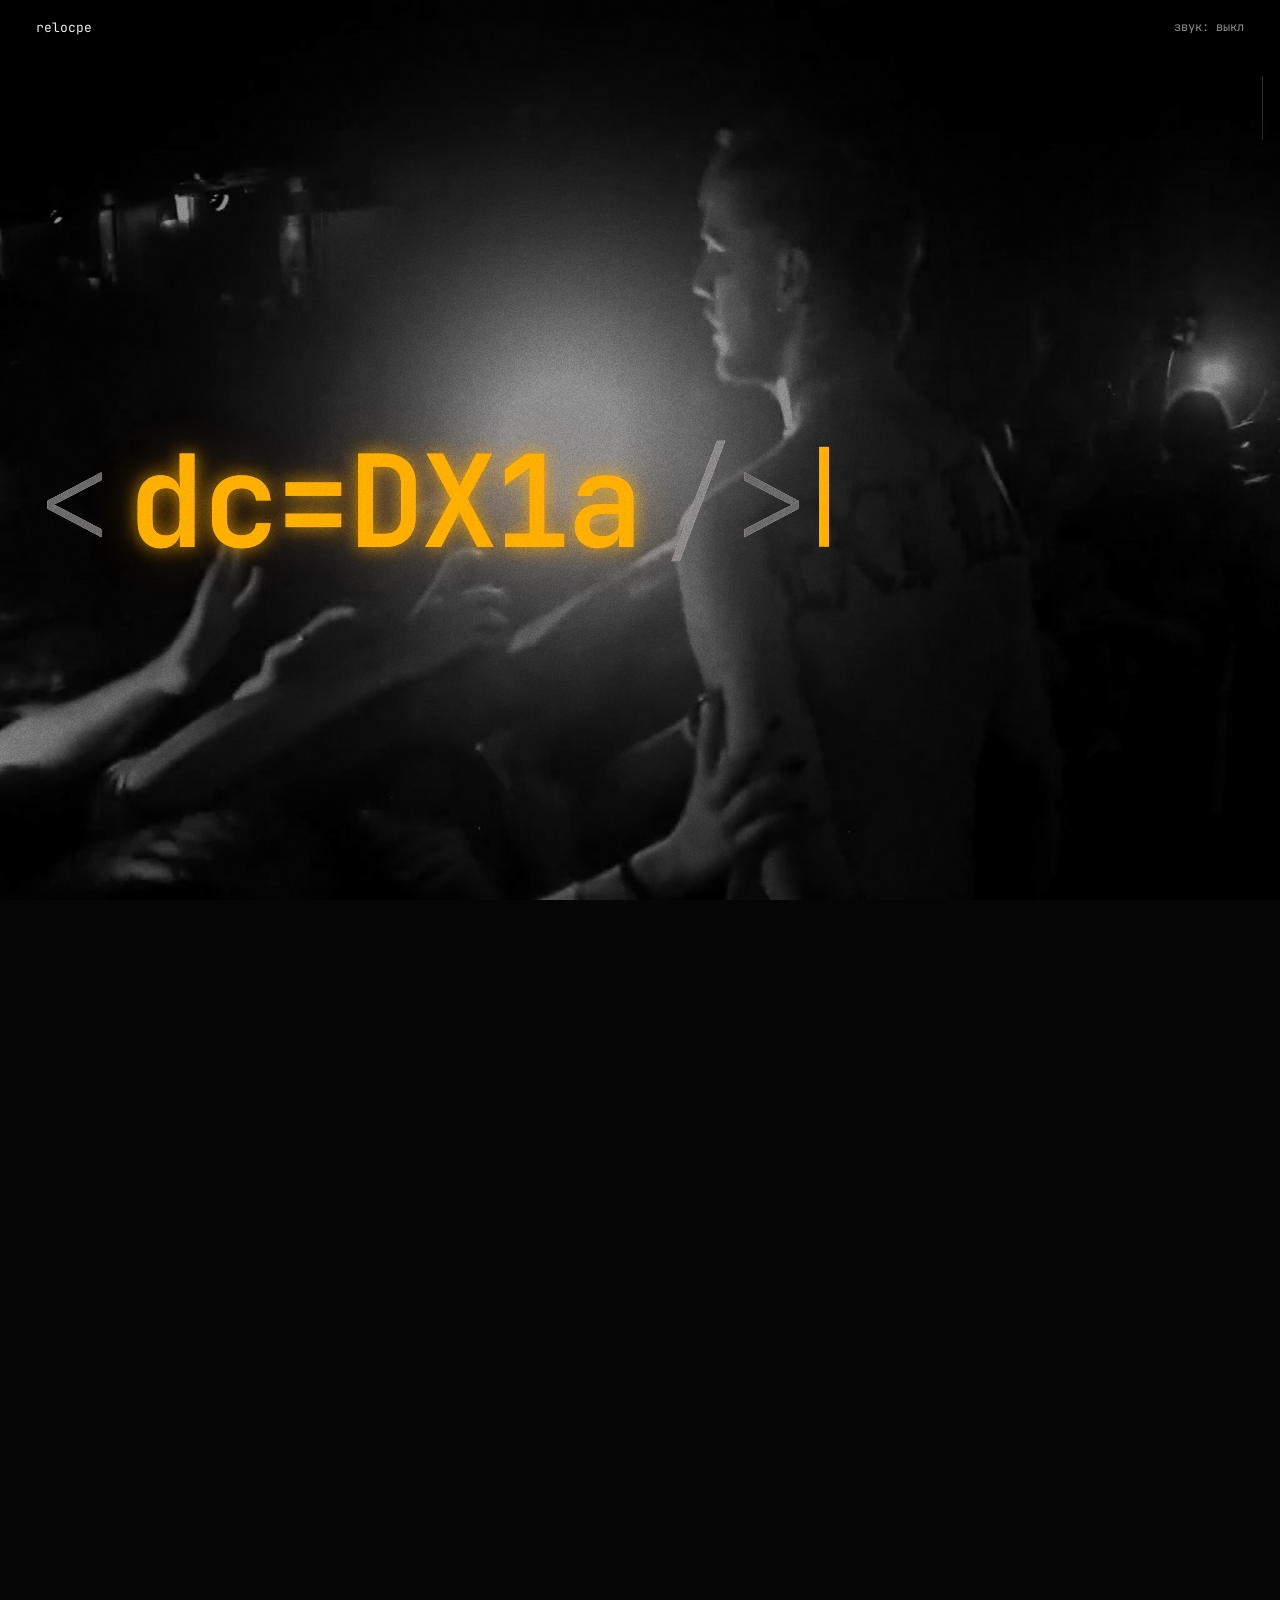
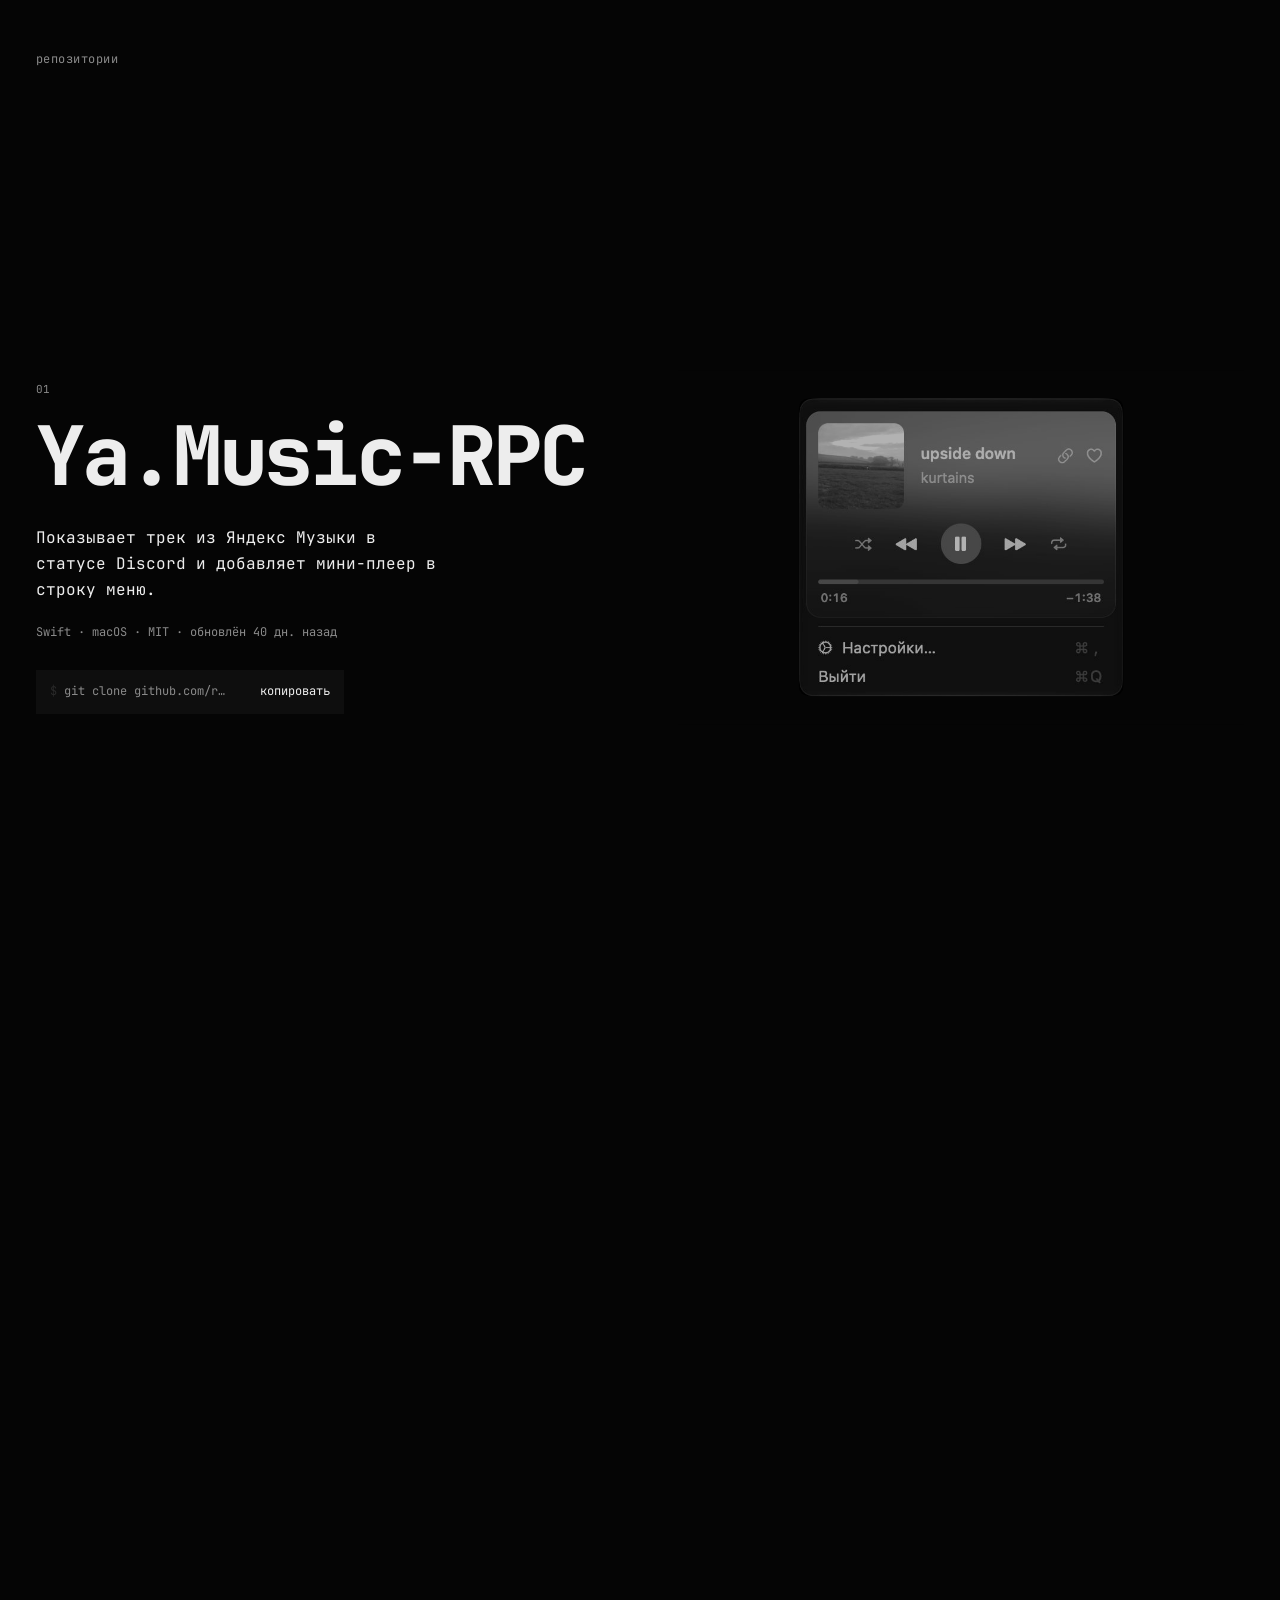
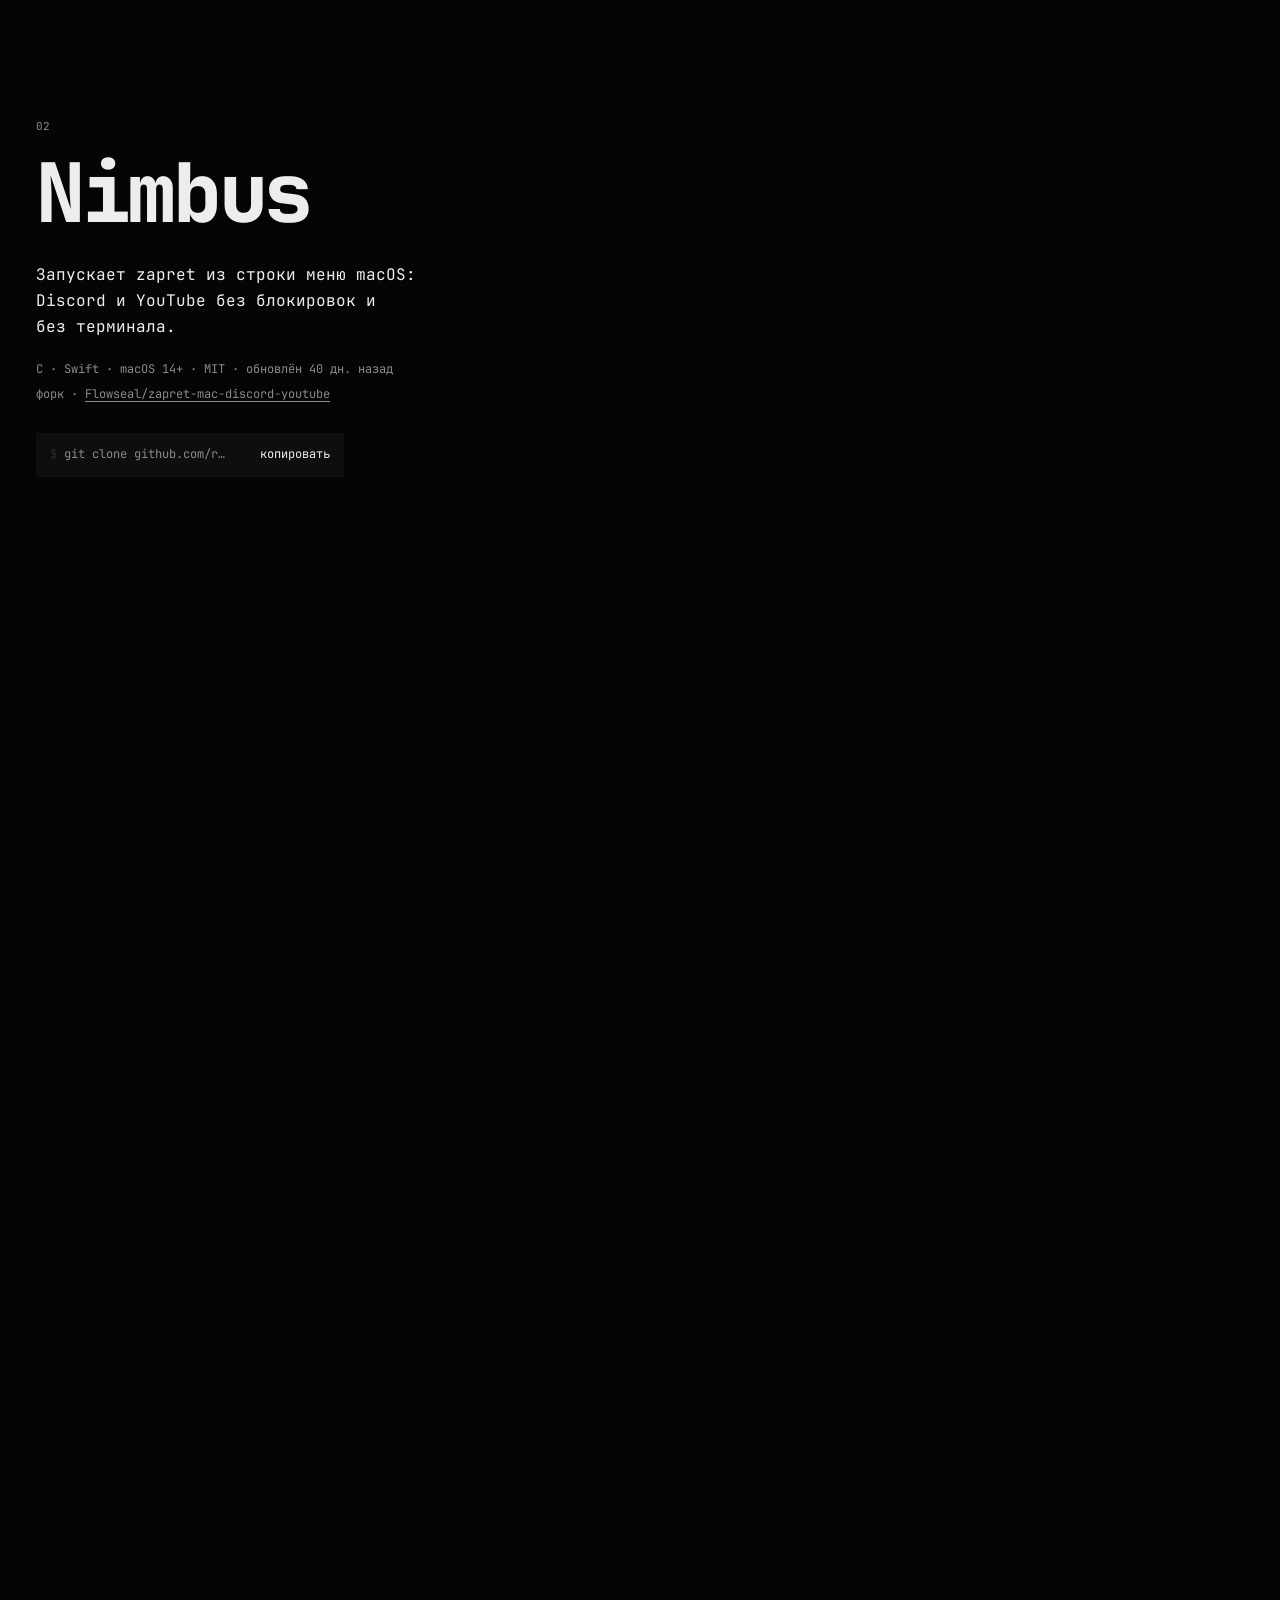
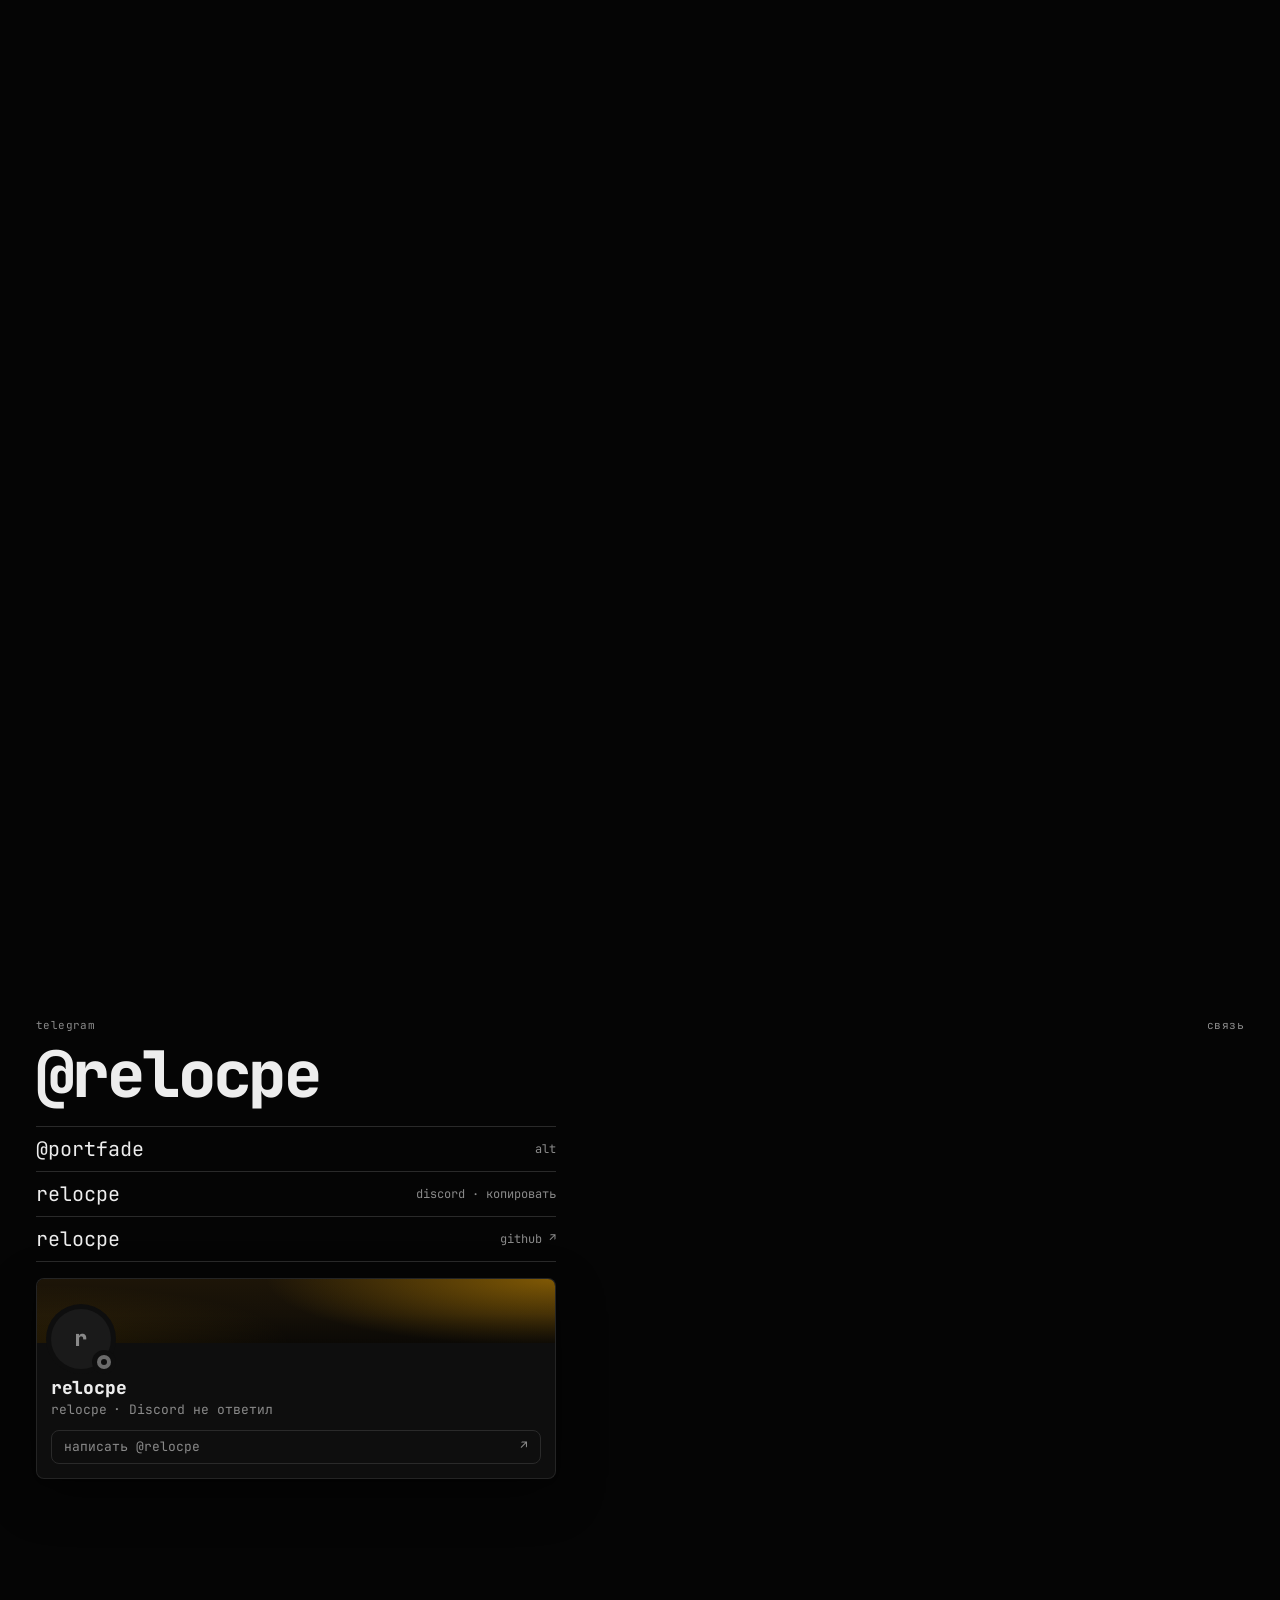
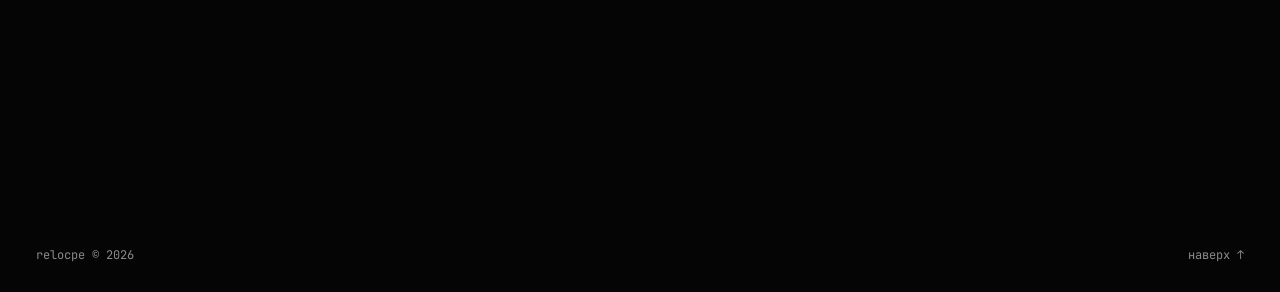
==== commit 873a9df4: "Revert "Short index layout: intro + live Discord status, 4 projects with previews, contacts; drop bo" ====
--- a/index.html
+++ b/index.html
@@ -3,95 +3,109 @@
 <head>
 <meta charset="utf-8">
 <meta name="viewport" content="width=device-width,initial-scale=1,viewport-fit=cover">
-<title>relocpe — утилиты для macOS и Windows</title>
-<meta name="description" content="Делаю небольшие утилиты для macOS и Windows, которые решают одну задачу хорошо: Nimbus, Ya.Music-RPC, Кинорулетка, aether.">
-<meta name="theme-color" content="#0A0A0A">
+<title>relocpe</title>
+<meta name="description" content="relocpe: репозитории Ya.Music-RPC и Nimbus, Discord, контакты">
+<meta name="theme-color" content="#050505">
 <meta name="color-scheme" content="dark">
 <link rel="canonical" href="https://relocpe.github.io/">
 <meta property="og:type" content="website">
 <meta property="og:site_name" content="relocpe">
 <meta property="og:title" content="relocpe">
-<meta property="og:description" content="Делаю небольшие утилиты для macOS и Windows, которые решают одну задачу хорошо.">
+<meta property="og:description" content="relocpe: репозитории Ya.Music-RPC и Nimbus, Discord, контакты">
 <meta property="og:url" content="https://relocpe.github.io/">
-<meta property="og:image" content="https://relocpe.github.io/og-image.png?v=1122">
+<meta property="og:image" content="https://relocpe.github.io/og-image.png">
 <meta property="og:image:width" content="1200">
 <meta property="og:image:height" content="630">
 <meta name="twitter:card" content="summary_large_image">
 <meta name="twitter:title" content="relocpe">
-<meta name="twitter:description" content="Делаю небольшие утилиты для macOS и Windows, которые решают одну задачу хорошо.">
-<meta name="twitter:image" content="https://relocpe.github.io/og-image.png?v=1122">
+<meta name="twitter:description" content="relocpe">
+<meta name="twitter:image" content="https://relocpe.github.io/og-image.png">
 <link rel="icon" href="site/favicon.svg" type="image/svg+xml">
 <link rel="icon" href="favicon.ico" sizes="any">
 <link rel="apple-touch-icon" href="apple-touch-icon.png">
 <link rel="manifest" href="site.webmanifest">
-<link rel="preload" href="fonts/inter-cyrillic.woff2" as="font" type="font/woff2" crossorigin>
-<link rel="preload" href="fonts/inter-latin.woff2" as="font" type="font/woff2" crossorigin>
 <link rel="preload" href="fonts/JetBrainsMono-Variable.woff2" as="font" type="font/woff2" crossorigin>
-<link rel="preconnect" href="https://samevamp-presence.samevamp.workers.dev" crossorigin>
-<link rel="stylesheet" href="site/main.css?v=1122">
+<link rel="preload" href="poster5.jpg" as="image">
+<link rel="stylesheet" href="site/e.css?v=1102b">
 </head>
 <body>
-<div class="vbox" aria-hidden="true"><video class="bgv" id="v" muted playsinline webkit-playsinline loop autoplay poster="poster5.jpg" preload="auto"></video><i class="shade"></i></div>
+<div class="vbox" id="vbox" aria-hidden="true"><video class="bgv" id="v" muted playsinline webkit-playsinline loop></video><i class="shade" id="shade"></i></div>
 <div class="grain" aria-hidden="true"></div>
+<div class="boot" id="boot" aria-hidden="true"><div class="boot-log" id="bootLog"></div></div>
 
-<div class="page">
-<header class="top" data-in style="--i:0">
-  <a class="top-me" href="#top">relocpe</a>
-  <a class="top-cta" href="https://t.me/relocpe" target="_blank" rel="noopener">Написать</a>
+<header class="hud" id="hud">
+  <a class="hud-me" href="#top" data-cl="наверх">relocpe</a>
+  <button class="snd" id="snd" type="button" data-nosnd aria-pressed="false" data-cl="звук"><span id="sndL">звук: выкл</span></button>
 </header>
+<div class="prog" aria-hidden="true"><i id="progB"></i></div>
 
-<main id="top">
-  <section class="intro" aria-labelledby="nick">
-    <h1 class="nick" id="nick" aria-label="relocpe" data-in style="--i:1"><span aria-hidden="true">&lt;relocpe/&gt;</span><span class="caret" aria-hidden="true"></span></h1>
-    <p class="lede" data-in style="--i:2">Делаю небольшие утилиты для macOS и Windows, которые решают одну задачу хорошо.</p>
-    <div class="st" id="st" role="status" aria-live="polite" hidden></div>
-    <div class="cta" data-in style="--i:3">
-      <a class="btn btn-p" href="https://t.me/relocpe" target="_blank" rel="noopener">
-        <svg viewBox="0 0 24 24" aria-hidden="true"><path d="M21.4 4.2 2.9 11.3c-1.3.5-1.2 1.2-.2 1.5l4.7 1.5 1.8 5.6c.2.6.4.8.9.8.4 0 .6-.2.9-.5l2.3-2.2 4.7 3.5c.9.5 1.5.2 1.7-.8l3.1-14.6c.3-1.3-.5-1.9-1.4-1.5ZM9.6 14.1l8.2-5.2c.4-.2.7-.1.4.2l-6.9 6.2-.3 3.1-1.4-4.3Z"/></svg>
-        Telegram</a>
-      <a class="btn" href="https://github.com/relocpe" target="_blank" rel="noopener">
-        <svg viewBox="0 0 24 24" aria-hidden="true"><path d="M12 2a10 10 0 0 0-3.2 19.5c.5.1.7-.2.7-.5v-1.7c-2.8.6-3.4-1.3-3.4-1.3-.5-1.2-1.1-1.5-1.1-1.5-.9-.6.1-.6.1-.6 1 .1 1.5 1 1.5 1 .9 1.5 2.3 1.1 2.9.8.1-.6.4-1.1.6-1.3-2.2-.3-4.6-1.1-4.6-5 0-1.1.4-2 1-2.7-.1-.3-.4-1.3.1-2.7 0 0 .8-.3 2.8 1a9.6 9.6 0 0 1 5 0c1.9-1.3 2.8-1 2.8-1 .5 1.4.2 2.4.1 2.7.6.7 1 1.6 1 2.7 0 3.9-2.3 4.7-4.6 5 .4.3.7.9.7 1.9v2.8c0 .3.2.6.7.5A10 10 0 0 0 12 2Z"/></svg>
-        GitHub</a>
+<main>
+  <section class="hero" id="top">
+    <div class="hero-pin">
+      <h1 class="nick" id="nick" aria-label="relocpe"><span class="nick-in" id="nickIn"><span class="nick-t" id="nickT" aria-hidden="true">&lt;relocpe/&gt;</span><span class="caret" id="caret" aria-hidden="true"></span></span></h1>
     </div>
   </section>
 
-  <section class="sec" aria-labelledby="pjH">
-    <h2 class="lbl" id="pjH" data-in style="--i:4">проекты</h2>
-    <ul class="pjs">
-      <li data-in style="--i:5"><a class="pj" href="https://github.com/relocpe/Nimbus" target="_blank" rel="noopener" data-pv="site/pv/nimbus.webp">
-        <span class="pj-h"><span class="pj-n">Nimbus</span><span class="pj-p">macOS · Windows</span><span class="pj-a" aria-hidden="true">↗</span></span>
-        <span class="pj-d">zapret из строки меню: Discord и YouTube без терминала</span><span class="pj-f">форк Flowseal/zapret-mac-discord-youtube</span>
-        <img class="pj-i" src="site/pv/nimbus.webp" width="640" height="400" alt="Панель Nimbus: Discord и YouTube включены, стратегия general (SIMPLE FAKE)" loading="lazy" decoding="async"></a></li>
-      <li data-in style="--i:6"><a class="pj" href="https://github.com/relocpe/Ya.Music-RPC" target="_blank" rel="noopener" data-pv="site/pv/ya-music-rpc.webp">
-        <span class="pj-h"><span class="pj-n">Ya.Music-RPC</span><span class="pj-p">macOS</span><span class="pj-a" aria-hidden="true">↗</span></span>
-        <span class="pj-d">трек из Яндекс Музыки в статусе Discord и мини-плеер в меню</span>
-        <img class="pj-i" src="site/pv/ya-music-rpc.webp" width="640" height="400" alt="Мини-плеер Ya.Music-RPC в строке меню macOS" loading="lazy" decoding="async"></a></li>
-      <li data-in style="--i:7"><a class="pj" href="https://relocpe.github.io/kino-roulette/" target="_blank" rel="noopener" data-pv="site/pv/kino.webp">
-        <span class="pj-h"><span class="pj-n">Кинорулетка</span><span class="pj-p">web</span><span class="pj-a" aria-hidden="true">↗</span></span>
-        <span class="pj-d">случайный фильм, сериал или аниме по жанру и годам</span>
-        <img class="pj-i" src="site/pv/kino.webp" width="640" height="400" alt="Барабан постеров в Кинорулетке" loading="lazy" decoding="async"></a></li>
-      <li data-in style="--i:8"><a class="pj" href="https://github.com/relocpe/aether" target="_blank" rel="noopener" data-pv="site/pv/aether.webp">
-        <span class="pj-h"><span class="pj-n">aether</span><span class="pj-p">Windows</span><span class="pj-a" aria-hidden="true">↗</span></span>
-        <span class="pj-d">обои с Wallhaven и тема Windows из их палитры</span>
-        <img class="pj-i" src="site/pv/aether.webp" width="640" height="400" alt="Редактор палитры aether с превью рабочего стола Windows" loading="lazy" decoding="async"></a></li>
-    </ul>
+  <section class="work" id="work" aria-labelledby="workH">
+    <h2 class="sec-h" id="workH" data-lg><span data-ln>репозитории</span></h2>
+    <div class="work-g">
+      <div class="pjs">
+        <article class="pj" data-pj="0">
+          <div class="pj-in" data-lg>
+            <span class="pj-n" data-ln>01</span>
+            <h3 class="pj-name" data-ln><a href="https://github.com/relocpe/Ya.Music-RPC" target="_blank" rel="noopener" data-cl="открыть ↗">Ya.Music-RPC</a></h3>
+            <p class="pj-d" data-ln>Показывает трек из Яндекс Музыки в статусе Discord и добавляет мини-плеер в строку меню.</p>
+            <p class="pj-meta" data-ln>Swift · macOS · MIT · обновлён <time data-pushed datetime="2026-10-26T12:09:14Z">26.10.2026</time></p>
+            <div class="clone" data-ln><code>git clone github.com/relocpe/Ya.Music-RPC</code><button class="cp" type="button" data-copy="git clone https://github.com/relocpe/Ya.Music-RPC" data-cl="копировать"><span class="cp-l">копировать</span></button></div>
+            <a class="m-media mf" href="https://github.com/relocpe/Ya.Music-RPC" target="_blank" rel="noopener" aria-label="Ya.Music-RPC на GitHub"><span class="mf-ya"><img src="site/ya-music-rpc.jpg" width="546" height="500" alt="Мини-плеер Ya.Music-RPC в строке меню macOS" loading="lazy" decoding="async"></span><i class="mf-g"></i></a>
+          </div>
+        </article>
+        <article class="pj" data-pj="1">
+          <div class="pj-in" data-lg>
+            <span class="pj-n" data-ln>02</span>
+            <h3 class="pj-name" data-ln><a href="https://github.com/relocpe/Nimbus" target="_blank" rel="noopener" data-cl="открыть ↗">Nimbus</a></h3>
+            <p class="pj-d" data-ln>Запускает zapret из строки меню macOS: Discord и YouTube без блокировок и без терминала.</p>
+            <p class="pj-meta" data-ln>C · Swift · macOS 14+ · MIT · обновлён <time data-pushed datetime="2026-10-26T08:03:29Z">26.10.2026</time></p>
+            <p class="pj-fork" data-ln>форк · <a href="https://github.com/Flowseal/zapret-mac-discord-youtube" target="_blank" rel="noopener" data-cl="оригинал ↗">Flowseal/zapret-mac-discord-youtube</a></p>
+            <div class="clone" data-ln><code>git clone github.com/relocpe/Nimbus</code><button class="cp" type="button" data-copy="git clone https://github.com/relocpe/Nimbus" data-cl="копировать"><span class="cp-l">копировать</span></button></div>
+            <a class="m-media mf" href="https://github.com/relocpe/Nimbus" target="_blank" rel="noopener" aria-label="Nimbus на GitHub" data-nimbus></a>
+          </div>
+        </article>
+      </div>
+      <div class="stage-col" aria-hidden="true">
+        <div class="stage-w">
+          <div class="stage">
+            <a class="mf st-l" data-l="0" href="https://github.com/relocpe/Ya.Music-RPC" target="_blank" rel="noopener" tabindex="-1" data-cl="открыть ↗" data-ring><span class="mf-ya"><img src="site/ya-music-rpc.jpg" width="546" height="500" alt="" decoding="async"></span><i class="mf-g"></i></a>
+            <a class="mf st-l" data-l="1" href="https://github.com/relocpe/Nimbus" target="_blank" rel="noopener" tabindex="-1" data-cl="открыть ↗" data-ring data-nimbus></a>
+          </div>
+        </div>
+      </div>
+    </div>
   </section>
 
-  <section class="sec" aria-labelledby="ctH">
-    <h2 class="lbl" id="ctH" data-in style="--i:9">связь</h2>
-    <ul class="ct">
-      <li data-in style="--i:10"><a class="row" href="https://t.me/relocpe" target="_blank" rel="noopener"><span class="row-s">Telegram</span><span class="row-v">@relocpe</span><span class="row-k" aria-hidden="true">↗</span></a></li>
-      <li data-in style="--i:11"><a class="row" href="https://t.me/portfade" target="_blank" rel="noopener"><span class="row-s">Telegram <span class="row-m">(запасной)</span></span><span class="row-v">@portfade</span><span class="row-k" aria-hidden="true">↗</span></a></li>
-      <li data-in style="--i:12"><button class="row" type="button" data-copy="relocpe" aria-label="Скопировать ник в Discord: relocpe"><span class="row-s">Discord</span><span class="row-v">relocpe</span><span class="row-k cp-l" aria-live="polite">копировать</span></button></li>
-      <li data-in style="--i:13"><a class="row" href="https://github.com/relocpe" target="_blank" rel="noopener"><span class="row-s">GitHub</span><span class="row-v">relocpe</span><span class="row-k" aria-hidden="true">↗</span></a></li>
-    </ul>
+  <div class="bridge" id="bridge" aria-hidden="true"></div>
+
+  <section class="ping" id="ping" aria-labelledby="pingH">
+    <div class="ping-g">
+      <h2 class="sec-h" id="pingH" data-lg><span data-ln>связь</span></h2>
+      <p class="tg-l" data-lg><span data-ln>telegram</span></p>
+      <div class="ping-l">
+        <div class="tg-w" data-lg>
+          <a class="tg" href="https://t.me/relocpe" target="_blank" rel="noopener" data-ln><span class="tg-b">@relocpe</span></a>
+        </div>
+        <ul class="rows" data-lg>
+          <li data-ln><a class="row" href="https://t.me/portfade" target="_blank" rel="noopener" data-cl="открыть"><span class="row-i"><span class="row-v">@portfade</span><span class="row-k">alt</span></span></a></li>
+          <li data-ln><button class="row" type="button" data-copy="relocpe" data-cl="копировать" data-nosnd><span class="row-i"><span class="row-v">relocpe</span><span class="row-k"><span class="cp-l">discord · копировать</span></span></span></button></li>
+          <li data-ln><a class="row" href="https://github.com/relocpe" target="_blank" rel="noopener" data-cl="открыть ↗"><span class="row-i"><span class="row-v">relocpe</span><span class="row-k">github ↗</span></span></a></li>
+        </ul>
+        <div class="dp skel" id="dp" role="group" aria-label="Профиль Discord: relocpe"></div>
+      </div>
+      <div class="ping-r"><div class="win" id="win"></div></div>
+    </div>
   </section>
 </main>
-
-<footer class="foot" data-in style="--i:14"><span>relocpe © 2026</span><a href="#top">наверх ↑</a></footer>
-</div>
-
-<div class="pv" id="pv" aria-hidden="true"><img alt="" decoding="async"></div>
-<script type="module" src="site/main.js?v=1122"></script>
+<footer class="foot"><span>relocpe © 2026</span><a href="#top" id="toTop" data-cl="наверх">наверх ↑</a></footer>
+<div class="cur" id="cur" aria-hidden="true"><span class="cur-b"></span><span class="cur-t" id="curT"></span></div>
+<script type="module" src="site/e.js?v=1102b"></script>
 </body>
 </html>
--- a/site/e.css
+++ b/site/e.css
@@ -0,0 +1,297 @@
+@font-face{font-family:"JetBrains Mono";src:url(../fonts/JetBrainsMono-Variable.woff2) format("woff2");font-weight:100 800;font-display:swap}
+:root{--bg:#050505;--fg:#EDEDED;--mid:#8A8A8A;--line:#2A2A2A;--amb:#FFB000;
+--mono:"JetBrains Mono",ui-monospace,"SF Mono",Menlo,Consolas,monospace;
+--out:cubic-bezier(.16,1,.3,1);--io:cubic-bezier(.65,0,.35,1);--sw:cubic-bezier(.76,0,.24,1);--nav:cubic-bezier(.2,.8,.2,1);
+--spring:linear(0,.009,.035 2.1%,.141 4.4%,.281 6.7%,.723 12.9%,.938 16.7%,1.017 19.4%,1.077 22.4%,1.101 25.6%,1.099 28.5%,1.077 32.3%,1.017 40.7%,.996 46.3%,.991 53.6%,1 71.4%,1);
+--m:clamp(20px,2.8vw,40px);--gap:24px}
+*{box-sizing:border-box;margin:0;padding:0}
+html{background:var(--bg);color:var(--fg);font:400 16px/1.625 var(--mono);-webkit-font-smoothing:antialiased;text-rendering:optimizeLegibility;scrollbar-color:var(--line) var(--bg)}
+html.lenis,html.lenis body{height:auto}.lenis.lenis-smooth{scroll-behavior:auto!important}
+body{overflow-x:clip;min-height:100svh}
+::selection{background:var(--amb);color:#000}
+a{color:inherit;text-decoration:none}
+button{font:inherit;color:inherit;background:none;border:0;cursor:pointer;text-align:left}
+:focus-visible{outline:1px solid var(--fg);outline-offset:4px}
+html.has-cur,html.has-cur a,html.has-cur button{cursor:none}
+
+/* video, one element for the whole page; clip-path on the box */
+.vbox{position:fixed;inset:0;z-index:0;overflow:hidden;pointer-events:none;will-change:clip-path}
+.bgv{position:absolute;inset:0;width:100%;height:100%;object-fit:cover;background:#000 url(../poster5.jpg) center/cover;filter:grayscale(1) contrast(1.15);transform-origin:50% 40%}
+.shade{position:absolute;inset:0;background:#000;opacity:.45}
+.grain{position:fixed;inset:-50%;z-index:30;pointer-events:none;opacity:.09;mix-blend-mode:overlay;animation:gr .5s steps(5) infinite}
+@keyframes gr{0%{transform:translate(0,0)}20%{transform:translate(-7%,4%)}40%{transform:translate(5%,-9%)}60%{transform:translate(-3%,8%)}80%{transform:translate(9%,2%)}100%{transform:translate(0,0)}}
+
+/* boot log */
+.boot{position:fixed;inset:0;z-index:50;background:#000;display:flex;align-items:flex-end;padding:var(--m);transition:opacity .5s var(--out)}
+.boot-log{font:400 12px/1.8 var(--mono);color:var(--mid);white-space:pre}
+.boot-log div{transition:transform .4s var(--out),opacity .4s var(--out);transition-delay:calc(var(--i) * 30ms)}
+.boot-log .ok{color:var(--amb)}
+.boot.out .boot-log div{transform:translateY(-8px);opacity:0}
+.boot.done{opacity:0;pointer-events:none}
+html:not(.js) .boot{display:none}
+
+/* header */
+.hud{position:fixed;top:0;left:0;right:0;z-index:40;height:56px;display:flex;align-items:center;gap:28px;padding:0 var(--m);font-size:12px;letter-spacing:.04em;color:var(--fg);transition:transform .3s var(--nav)}
+.hud.hide{transform:translateY(-100%)}
+.hud-me{font-size:13px;letter-spacing:0;margin-right:auto;min-height:44px;display:inline-flex;align-items:center}
+.snd{position:relative;min-height:44px;display:inline-flex;align-items:center;color:var(--mid);transition:color .2s}
+.snd:hover,.hud-me:hover{color:var(--fg)}
+.snd.on{color:var(--fg)}
+.prog{position:fixed;z-index:40;top:76px;right:max(10px,calc(var(--m) / 2 - 1px));width:1px;height:64px;background:var(--line);overflow:hidden}
+.prog i{position:absolute;inset:0;background:var(--amb);transform-origin:top;transform:scaleY(0)}
+
+/* first screen */
+.hero{position:relative;height:170vh;z-index:5}
+.hero-pin{position:sticky;top:0;height:100vh;height:100svh;overflow:hidden}
+.nick{position:absolute;left:var(--m);top:62%;transform:translateY(-100%);font-weight:500;font-size:clamp(64px,10vw,168px);line-height:.9;letter-spacing:-.03em;white-space:nowrap;display:flex;align-items:baseline;color:#EDEDED}
+.nick-in{display:flex;align-items:baseline;will-change:transform}
+.nick-t{display:inline-block;padding:.12em 0;margin:-.12em 0;color:transparent;-webkit-text-fill-color:transparent;background:linear-gradient(90deg,#fff 0%,#FFB000 16%,#FF5A1F 33%,#fff 50%,#FFB000 66%,#FF5A1F 83%,#fff 100%) 0 0/200% 100% repeat-x;-webkit-background-clip:text;background-clip:text;animation:nflow 3.5s linear infinite}
+@keyframes nflow{to{background-position:-200% 0}}
+.nick-t .ch{display:inline}
+.nick-t .ch.cy{-webkit-text-fill-color:#FFB000;text-shadow:0 0 .14em rgba(255,176,0,.75),0 0 .4em rgba(255,140,0,.35)}
+.nick-t .ch.lk{animation:nlock .32s cubic-bezier(.2,.7,.2,1) both}
+@keyframes nlock{0%{-webkit-text-fill-color:#fff;text-shadow:0 0 .12em #fff,0 0 .35em rgba(255,255,255,.6)}100%{-webkit-text-fill-color:transparent;text-shadow:0 0 0 transparent}}
+.nick-t .br{font-weight:200;-webkit-text-fill-color:#6A6A6A}
+.nick-t .br-s{-webkit-text-fill-color:#8A8A8A}
+.nick-t .br-l{margin-right:.15em}
+.nick-t .br-r{margin-left:.15em}
+.caret{display:inline-block;width:.08em;height:.78em;background:#FFB000;margin-left:.1em;align-self:baseline;animation:blink 1.06s steps(1) infinite}
+@keyframes blink{50%{visibility:hidden}}
+
+/* shared type */
+.sec-h{font-size:12px;font-weight:400;letter-spacing:.04em;color:var(--mid)}
+.ln{display:block;overflow:hidden;padding-bottom:10px;margin-bottom:-10px}
+.ln-i{display:block;transform:translateY(105%);transition:transform .8s var(--out);transition-delay:calc(var(--d,0) * 70ms)}
+.in .ln-i,.ln-i.in{transform:none}
+html:not(.js) .ln-i{transform:none}
+
+/* repos: 12 columns, sticky stage on the right */
+.work{position:relative;z-index:5;background:var(--bg);padding:120px var(--m) 0}
+.work-g{display:grid;grid-template-columns:repeat(12,minmax(0,1fr));column-gap:var(--gap)}
+.pjs{grid-column:1/7}
+.pj{height:150vh}
+.pj:last-child{height:130vh}
+.pj-in{position:sticky;top:0;height:100vh;display:flex;flex-direction:column;justify-content:center;padding-top:56px}
+.pj-n{font-size:11px;color:var(--mid);font-variant-numeric:tabular-nums}
+.pj-name{font-size:clamp(56px,6.4vw,112px);line-height:1;font-weight:700;letter-spacing:-.04em;margin-top:16px;white-space:nowrap}
+.pj-name a{position:relative;display:inline-block}
+.pj-name a::after{content:"";position:absolute;left:0;right:0;bottom:-.02em;height:2px;background:var(--fg);transform:scaleX(0);transform-origin:right;transition:transform .5s var(--out)}
+.pj-name a:hover::after{transform:scaleX(1);transform-origin:left}
+.pj-d{font-size:16px;line-height:26px;max-width:44ch;margin-top:28px;text-wrap:pretty}
+.pj-meta{font-size:12px;color:var(--mid);margin-top:20px;font-variant-numeric:tabular-nums}
+.pj-fork{font-size:12px;color:var(--mid);margin-top:6px}
+.pj-fork a{color:var(--mid);background:linear-gradient(currentColor,currentColor) 0 100%/100% 1px no-repeat;transition:color .2s}
+.pj-fork a:hover{color:var(--fg)}
+.clone{margin-top:28px;display:flex;align-items:center;gap:16px;height:44px;padding:0 0 0 14px;max-width:44ch;background:#0e0e0e;font-size:12px}
+.clone code{font:inherit;color:var(--mid);flex:1;min-width:0;overflow:hidden;text-overflow:ellipsis;white-space:nowrap}
+.clone code::before{content:"$ ";color:var(--line)}
+.cp{font-size:12px;color:var(--fg);height:44px;padding:0 14px;white-space:nowrap;transition:background .2s,color .2s}
+.cp:hover{background:#181818}
+.cp.done{color:var(--amb)}
+.stage-col{grid-column:7/13;padding-left:clamp(0px,2vw,40px)}
+.stage-w{position:sticky;top:0;height:100vh;display:flex;flex-direction:column;justify-content:center;padding-top:56px}
+.stage{position:relative;aspect-ratio:16/10;width:100%;max-height:68vh}
+.stage .st-l{position:absolute;inset:0;background:var(--bg,#050505);transition:clip-path .7s var(--sw)}
+.st-l[data-l="0"]{clip-path:inset(0)}
+.stage.s1 .st-l[data-l="0"]{clip-path:inset(0 0 100% 0)}
+.st-l[data-l="1"]{clip-path:inset(100% 0 0 0)}
+.stage.s1 .st-l[data-l="1"]{clip-path:inset(0)}
+.stage.s1 .st-l[data-l="0"] .mf-ya{transform:scale(.94) translateY(-3%)}
+.st-l[data-l="1"] .nb{transform:translateY(8%);transition:transform .7s var(--sw)}
+.stage.s1 .st-l[data-l="1"] .nb{transform:none}
+
+/* media frame: 16:10, B/W, grain */
+.mf{display:block;position:relative;overflow:hidden;background:none;border:0}
+.m-media{display:none}
+.mf-ya{position:absolute;inset:0;display:grid;place-items:center;transition:transform .7s var(--sw)}
+.mf-ya img{position:absolute;left:50%;top:50%;height:84%;width:auto;max-width:90%;object-fit:contain;translate:-50% -50%;filter:grayscale(1) contrast(1.1) brightness(.7);border-radius:10px;transition:transform .9s var(--out)}
+.mf:hover .mf-ya img{transform:scale(1.025)}
+.mf-g,.nb-g{display:none}
+.nb{position:absolute;inset:0;display:grid;grid-template-rows:auto 1fr auto;padding:clamp(18px,2.4vw,32px);font-size:12px;line-height:1.75;color:var(--mid)}
+.nb-h{display:flex;justify-content:space-between;gap:16px}
+.nb-h b{font-weight:400;color:var(--fg)}
+.nb-l{list-style:none;columns:3;column-gap:20px;align-self:center;font-size:11px;line-height:1.95}
+.nb-l li{white-space:nowrap;overflow:hidden;text-overflow:ellipsis;transition:color .3s}
+.nb-l li.on{color:var(--fg)}
+.nb-l li.on::before{content:"";display:inline-block;width:4px;height:4px;border-radius:50%;background:var(--amb);margin:0 8px 2px 0;vertical-align:middle}
+.nb-f{color:var(--fg)}
+.nb-f::before{content:"$ ";color:var(--mid)}
+
+/* bridge: video closes to a slit */
+.bridge{position:relative;z-index:4;height:170vh;pointer-events:none}
+
+/* contacts */
+.ping{position:relative;z-index:5;padding:28px var(--m);min-height:100vh;display:flex;flex-direction:column;justify-content:center}
+/* contacts on the page gutters: [nick · rows · card] left | big 4:5 frame on the right gutter, both top-aligned at the nick */
+.ping-g{display:grid;grid-template-columns:minmax(0,520px) minmax(0,1fr);grid-template-rows:auto auto;column-gap:clamp(40px,5vw,96px)}
+.ping-g>.sec-h{grid-column:2;grid-row:1;justify-self:end;align-self:end;margin-bottom:8px;font-size:11px}
+.ping-g>.tg-l{grid-column:1;grid-row:1;align-self:end;margin-bottom:8px}
+.ping-l{grid-column:1;grid-row:2;min-width:0}
+.ping-r{grid-column:2;grid-row:2;align-self:start;min-width:0}
+.win{aspect-ratio:4/5;width:min(100%,calc(min(78svh,680px)*.8));margin-left:auto}
+.tg-w{margin:0}
+.tg-l{font-size:11px;color:var(--mid);letter-spacing:.04em}
+.tg{display:inline-block}
+.tg-b{display:inline-block;position:relative;font-size:clamp(44px,5vw,72px);font-weight:700;letter-spacing:-.04em;line-height:1}
+.tg-b::after{content:"";position:absolute;left:0;right:0;bottom:-.04em;height:2px;background:var(--amb);transform:scaleX(0);transform-origin:left;transition:transform .3s var(--out)}
+.tg:hover .tg-b::after,.tg:focus-visible .tg-b::after{transform:scaleX(1)}
+.rows{list-style:none;margin-top:20px;border-top:1px solid var(--line)}
+.rows li{border-bottom:1px solid var(--line)}
+.row{display:block;width:100%;height:44px}
+.row-i{display:flex;align-items:center;justify-content:space-between;gap:16px;height:100%;transition:transform .35s var(--out)}
+.row:hover .row-i,.row:focus-visible .row-i{transform:translateX(8px)}
+.row-v{font-size:20px}
+.row-k{font-size:12px;color:var(--mid);transition:color .2s}
+.row:hover .row-k{color:var(--fg)}
+.row.done .row-k{color:var(--amb)}
+
+/* discord ticker */
+.tk{margin-top:40px;min-height:56px;font-size:12px;color:var(--mid)}
+.tk-r{display:grid;grid-template-columns:40px minmax(0,1fr);gap:4px 14px;align-items:center;animation:tkin .6s var(--out)}
+.tk-r+.tk-r{margin-top:14px}
+@keyframes tkin{from{opacity:0;transform:translateY(6px)}}
+.tk-cv{width:40px;height:40px;background:#111;overflow:hidden;border-radius:2px;grid-row:span 2}
+.tk-cv img{width:100%;height:100%;object-fit:cover;display:block;filter:grayscale(1);transition:filter .4s}
+.tk-r:hover .tk-cv img{filter:none}
+.tk-cv.none{background:transparent;display:grid;place-items:center}
+.tk-l{display:flex;align-items:center;gap:8px;min-width:0;white-space:nowrap}
+.tk-l>span{flex:none;white-space:nowrap}
+.tk-l>.tk-t{flex:0 1 auto;min-width:0;overflow:hidden;text-overflow:ellipsis}
+.tk-r.na{grid-template-columns:minmax(0,1fr)}
+.tk-t{color:var(--fg);flex:0 1 auto}
+.tk-tm{flex:none;margin-left:auto;font-variant-numeric:tabular-nums}
+.dot{flex:none;width:6px;height:6px;border-radius:50%;background:#5a5a5a}
+.dot[data-s=online]{background:var(--amb)}
+.dot[data-s=idle]{background:rgba(255,176,0,.45)}
+.dot[data-s=dnd]{background:transparent;box-shadow:inset 0 0 0 1px var(--amb)}
+.tk-bar{display:block;height:1px;background:var(--line);position:relative;overflow:hidden}
+.tk-bar b{position:absolute;inset:0;background:var(--fg);transform-origin:left;transform:scaleX(0);transition:transform 1s linear}
+
+/* footer */
+.foot{position:relative;z-index:5;display:flex;justify-content:space-between;align-items:center;height:72px;padding:0 var(--m);font-size:12px;color:var(--mid);background:var(--bg)}
+.foot a{min-height:44px;display:inline-flex;align-items:center;transition:color .2s}
+.foot a:hover{color:var(--fg)}
+
+/* cursor: small dot, ring over media */
+.cur{position:fixed;left:0;top:0;z-index:60;pointer-events:none;opacity:0;transition:opacity .2s}
+.cur.on{opacity:1}
+.cur-b{position:absolute;left:-4px;top:-4px;width:8px;height:8px;border-radius:50%;background:var(--fg);mix-blend-mode:difference;transition:transform .35s var(--out),background .2s,width .35s var(--out),height .35s var(--out),left .35s var(--out),top .35s var(--out)}
+.cur-t{position:absolute;left:14px;top:-8px;font-size:11px;white-space:nowrap;color:var(--fg);opacity:0;transform:translateX(-4px);transition:opacity .2s,transform .3s var(--out)}
+.cur.big .cur-t{opacity:1;transform:none}
+.cur.ring .cur-b{width:64px;height:64px;left:-32px;top:-32px;background:transparent;box-shadow:inset 0 0 0 1px var(--fg);mix-blend-mode:normal}
+.cur.ring .cur-t{left:0;top:0;transform:translate(-50%,-50%)}
+.cur.down .cur-b{transform:scale(.8)}
+
+@media (max-width:820px){
+ :root{--gap:16px}
+ .hud{gap:18px}
+ .prog{top:64px}
+ .hero{height:150vh}
+ .nick{font-size:min(14vw,64px)}
+ .work{padding-top:96px;padding-bottom:40px}
+ .work-g{display:block}
+ .stage-col{display:none}
+ .pj,.pj:last-child{height:auto}
+ .pj+.pj{margin-top:96px}
+ .pj-in{position:static;height:auto;padding-top:24px}
+ .pj-name{font-size:min(12vw,56px)}
+ .m-media{display:block;aspect-ratio:16/10;margin-top:32px}
+ .nb-l{columns:2}
+ .nb-l li:nth-child(n+15){display:none}
+ .bridge{height:150vh}
+ .ping{padding-top:96px;display:block}
+ .ping-g{display:block}
+ .ping-g>.sec-h{margin-bottom:48px;font-size:12px;justify-self:start}
+ .ping-g>.tg-l{display:block;margin-bottom:6px}
+ .rows{margin-top:40px}
+ .row{height:56px}
+ .dp{margin-top:32px}
+ .ping{padding-bottom:120px}
+ .ping-r{margin-top:32px}
+ .win{width:100%;height:auto;aspect-ratio:4/5}
+ .tg-b{font-size:min(15vw,56px)}
+ .row-v{font-size:18px}
+}
+@media (prefers-reduced-motion:reduce){
+ .grain{animation:none}
+ .caret{animation:none}
+ .boot{display:none}
+ .ln-i{transform:none!important;transition:none}
+ .nick-t{animation:none}
+ .nick-t .ch{animation:none!important;text-shadow:none!important}
+ .st-l,.mf-ya,.nb,.hud,.row-i,.tk-r{transition:none!important;animation:none!important}
+}
+
+/* ---- Discord profile popout */
+.dp{--dpbg:#0e0e0e;position:relative;margin-top:16px;width:100%;background:var(--dpbg);border:1px solid rgba(255,255,255,.09);border-radius:8px;box-shadow:0 16px 48px rgba(0,0,0,.45),0 2px 8px rgba(0,0,0,.3);font-size:13px;line-height:1.4;color:var(--fg)}
+.dp-bn{position:relative;height:105px;border-radius:7px 7px 0 0;overflow:hidden;background:radial-gradient(90% 170% at 100% 0%,rgba(255,176,0,.44),rgba(255,176,0,0) 62%),radial-gradient(70% 130% at 0% 100%,rgba(255,176,0,.12),transparent 70%),linear-gradient(180deg,#1d1508,#0f0c07)}
+.dp-bn::after{content:"";position:absolute;inset:0;background:linear-gradient(180deg,transparent 55%,rgba(0,0,0,.25))}
+.dp-bn-i{position:absolute;inset:0;width:100%;height:100%;object-fit:cover}
+.dp-av{position:absolute;left:16px;top:61px;width:80px;height:80px}
+.dp-avi{width:100%;height:100%;border-radius:50%;overflow:hidden;background:#1a1a1a;box-shadow:0 0 0 6px var(--dpbg);display:grid;place-items:center;font:700 30px/1 var(--mono);color:var(--mid)}
+.dp-avim{width:100%;height:100%;object-fit:cover;display:block}
+.dp-dec{position:absolute;left:-10%;top:-10%;width:120%;height:120%;pointer-events:none;z-index:1}
+.dp-pip{position:absolute;left:55px;top:55px;width:28px;height:28px;border-radius:50%;background:var(--dpbg);display:grid;place-items:center;z-index:2}
+.dp-pip i{position:relative;width:16px;height:16px;border-radius:50%;background:var(--amb)}
+.dp-pip[data-s=idle] i{-webkit-mask:radial-gradient(circle at 22% 22%,transparent 5.5px,#000 6px);mask:radial-gradient(circle at 22% 22%,transparent 5.5px,#000 6px)}
+.dp-pip[data-s=dnd] i::after{content:"";position:absolute;left:3px;right:3px;top:6px;height:4px;border-radius:2px;background:var(--dpbg)}
+.dp-pip:not([data-s=online]):not([data-s=idle]):not([data-s=dnd]) i{background:#6b6b6b}
+.dp-pip:not([data-s=online]):not([data-s=idle]):not([data-s=dnd]) i::after{content:"";position:absolute;left:5px;top:5px;width:6px;height:6px;border-radius:50%;background:var(--dpbg)}
+.dp-bub{position:absolute;left:112px;top:86px;max-width:calc(100% - 128px);padding:7px 11px;border-radius:10px;background:#1a1a1a;border:1px solid rgba(255,255,255,.06);font-size:12px;line-height:1.35;color:var(--fg);white-space:nowrap;z-index:2}
+.dp-bub span{display:block;overflow:hidden;text-overflow:ellipsis}
+.dp-bub::after{content:"";position:absolute;border-radius:50%;background:#1a1a1a;width:8px;height:8px;left:-7px;bottom:-5px;box-shadow:-6px 6px 0 -1px #1a1a1a}
+.dp-bd{padding:50px 16px 16px}
+.dp-n{font-size:20px;line-height:24px;font-weight:700;letter-spacing:-.01em;overflow:hidden;text-overflow:ellipsis;white-space:nowrap}
+.dp-u{margin-top:2px;font-size:13px;color:var(--mid);display:flex;gap:6px;white-space:nowrap;overflow:hidden}
+.dp-st{overflow:hidden;text-overflow:ellipsis}
+.dp-act{margin-top:14px;padding:12px;background:#151515;border:1px solid rgba(255,255,255,.05);border-radius:8px}
+.dp-act+.dp-act{margin-top:8px}
+.dp-h{font-size:12px;color:var(--mid);margin-bottom:8px;letter-spacing:.02em}
+.dp-q .dp-h{margin-bottom:2px}
+.dp-ar{display:grid;grid-template-columns:64px minmax(0,1fr);gap:12px;align-items:center}
+.dp-cv{width:64px;height:64px;border-radius:6px;overflow:hidden;background:#1d1d1d}
+.dp-cv.none{background:linear-gradient(135deg,rgba(255,176,0,.18),rgba(255,176,0,.03));box-shadow:inset 0 0 0 1px rgba(255,176,0,.18)}
+.dp-cvi{width:100%;height:100%;object-fit:cover;display:block}
+.dp-tx{min-width:0}
+.dp-t{font-size:14px;font-weight:600;line-height:1.3;overflow:hidden;text-overflow:ellipsis;white-space:nowrap}
+.dp-s{font-size:12px;color:var(--mid);overflow:hidden;text-overflow:ellipsis;white-space:nowrap;margin-top:2px}
+.dp-el span{font-variant-numeric:tabular-nums;color:var(--fg)}
+.dp-pr{margin-top:12px}
+.dp-bar{display:block;height:4px;border-radius:2px;background:rgba(255,255,255,.12);overflow:hidden}
+.dp-bar b{display:block;height:100%;background:var(--fg);transform-origin:0 50%;transform:scaleX(0);transition:transform 1s linear;border-radius:2px}
+.dp-tm{display:flex;justify-content:space-between;margin-top:6px;font-size:11px;color:var(--mid);font-variant-numeric:tabular-nums}
+.dp-past .dp-cvi,.dp-act.past .dp-cvi{filter:grayscale(1);opacity:.7}
+.dp-msg{margin-top:14px;height:40px;display:flex;align-items:center;justify-content:space-between;padding:0 12px;border:1px solid var(--line);border-radius:8px;font-size:13px;color:var(--mid);text-decoration:none;transition:border-color .2s,color .2s}
+.dp-msg:hover,.dp-msg:focus-visible{color:var(--fg);border-color:rgba(255,176,0,.5);outline:none}
+button,a{-webkit-tap-highlight-color:transparent}
+.dp .fi{animation:dpfi .18s ease-out}
+@keyframes dpfi{from{opacity:0}}
+.dp-cv.ld,.dp-avi.ld{background:#1a1a1a}
+.sk{background:#1a1a1a;border-radius:4px;color:transparent!important}
+.dp-avi.sk{border-radius:50%}.dp-cv.sk{border-radius:6px}
+.sk-n{width:120px;height:20px;margin-top:2px}.sk-u{width:160px;height:13px;margin-top:8px}.sk-h{width:64px;height:10px}.sk-t{width:80%;height:14px}.sk-s{width:50%;height:11px;margin-top:8px}
+.dp.skel .dp-act{min-height:152px}.dp.skel .dp-avi{box-shadow:0 0 0 6px var(--dpbg)}
+.sk-m{border-color:#1a1a1a}
+/* desktop: compact card so the whole contacts block fits one screen */
+@media (min-width:821px){
+ .ping .dp-bn{height:64px}
+ .ping .dp-av{left:14px;top:30px;width:60px;height:60px}
+ .ping .dp-avi{font-size:22px;box-shadow:0 0 0 5px var(--dpbg)}
+ .ping .dp-pip{left:41px;top:41px;width:24px;height:24px}
+ .ping .dp-pip i{width:14px;height:14px}
+ .ping .dp-pip:not([data-s=online]):not([data-s=idle]):not([data-s=dnd]) i::after{left:4px;top:4px}
+ .ping .dp-pip[data-s=dnd] i::after{top:5px}
+ .ping .dp-bub{left:88px;top:68px;max-width:calc(100% - 104px);padding:5px 10px}
+ .ping .dp-bd{padding:34px 14px 14px}
+ .ping .dp-n{font-size:18px;line-height:22px}
+ .ping .dp-act{margin-top:10px;padding:10px}
+ .ping .dp-act+.dp-act{margin-top:6px}
+ .ping .dp-h{margin-bottom:6px}
+ .ping .dp-ar{grid-template-columns:44px minmax(0,1fr);gap:10px}
+ .ping .dp-cv{width:44px;height:44px;border-radius:5px}
+ .ping .dp-pr{margin-top:8px}
+ .ping .dp-tm{margin-top:4px}
+ .ping .dp-msg{margin-top:10px;height:34px}
+ .ping .dp.skel .dp-act{min-height:96px}
+}
+@media (prefers-reduced-motion:reduce){.dp-bar b{transition:none}.dp .fi{animation:none}}
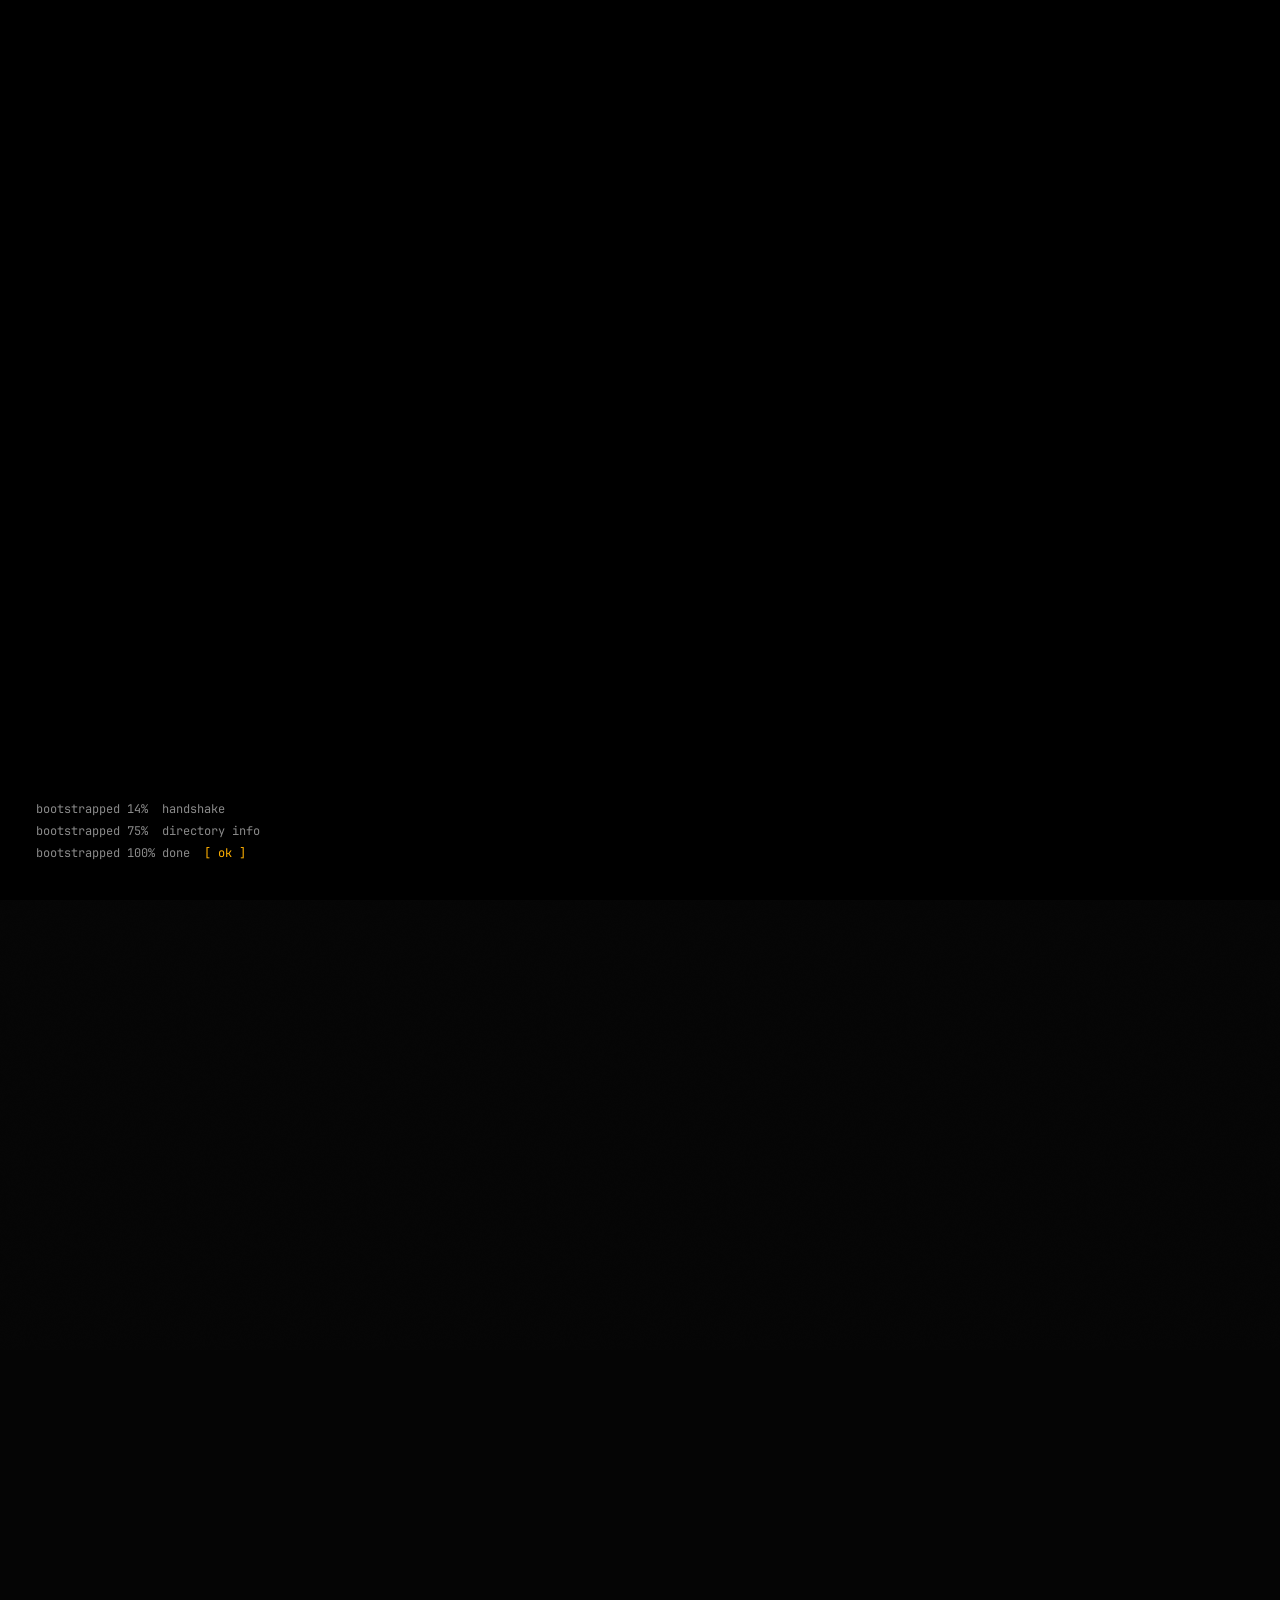
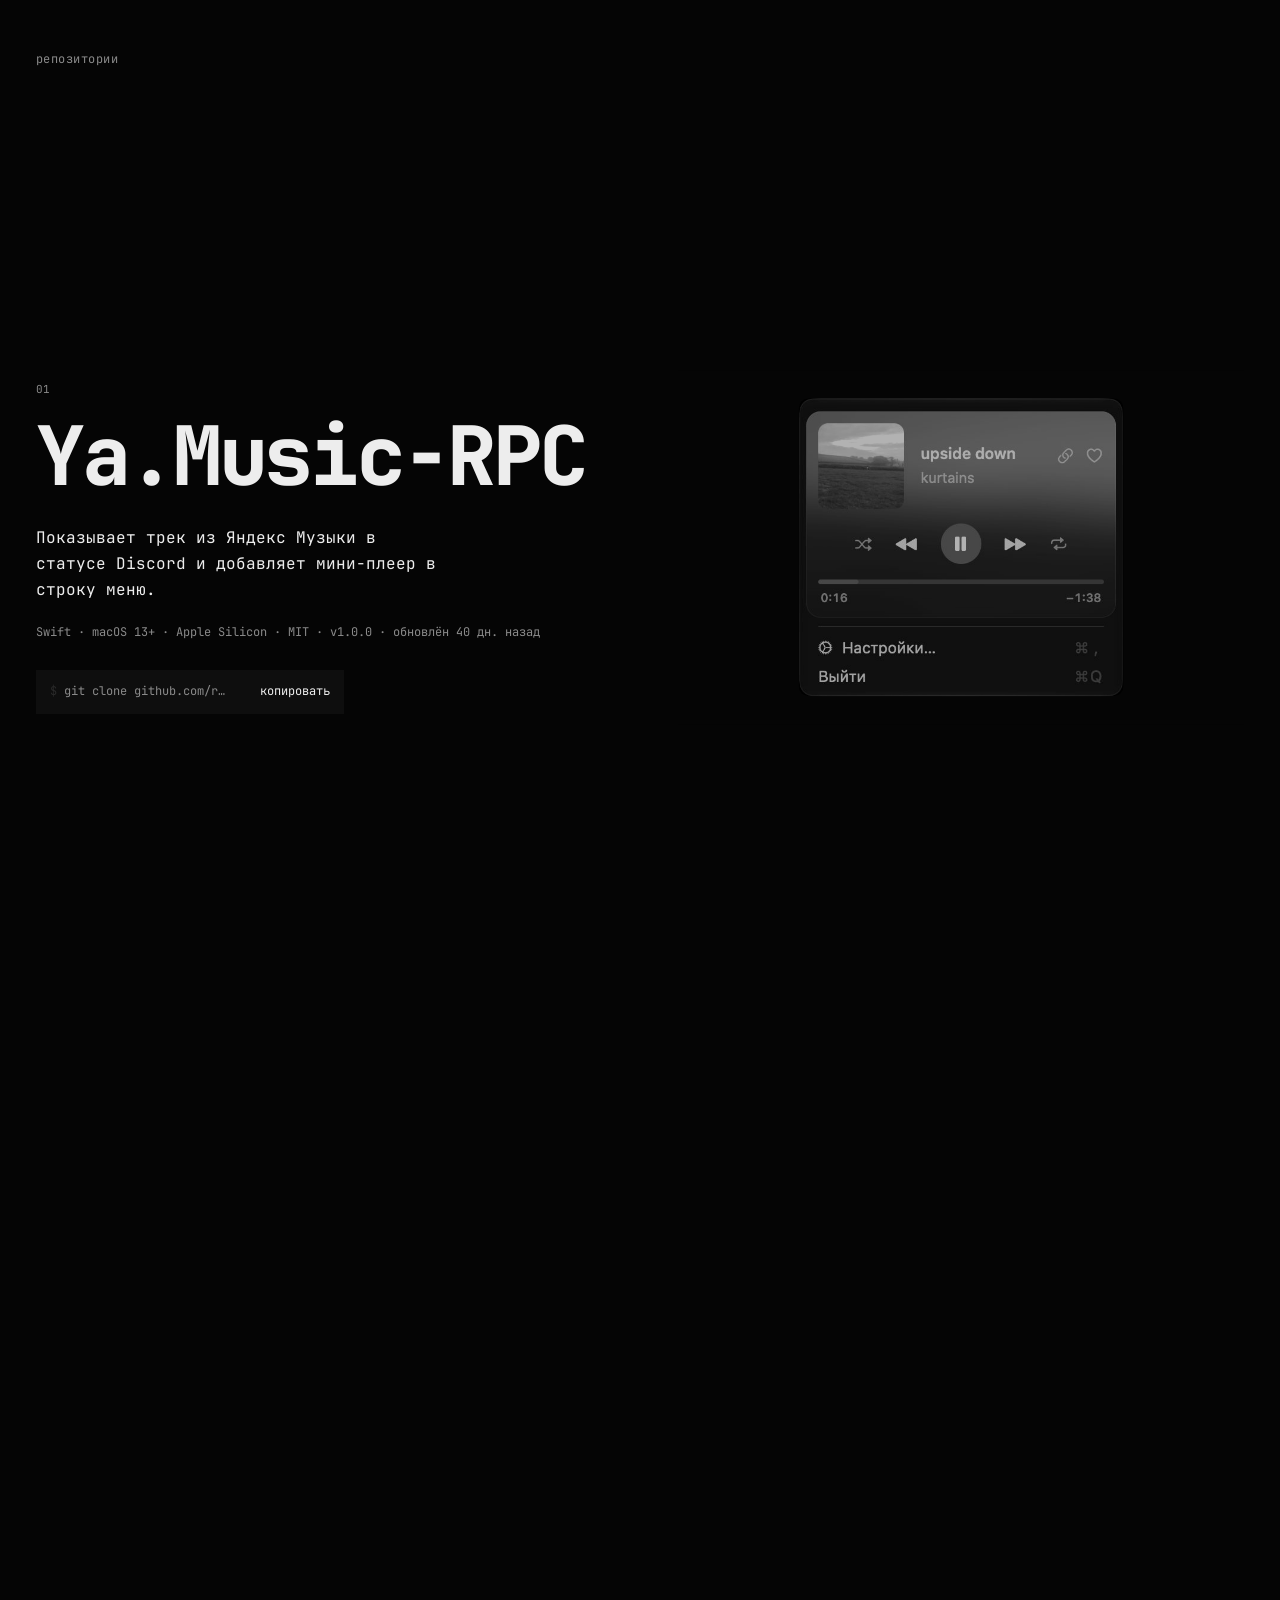
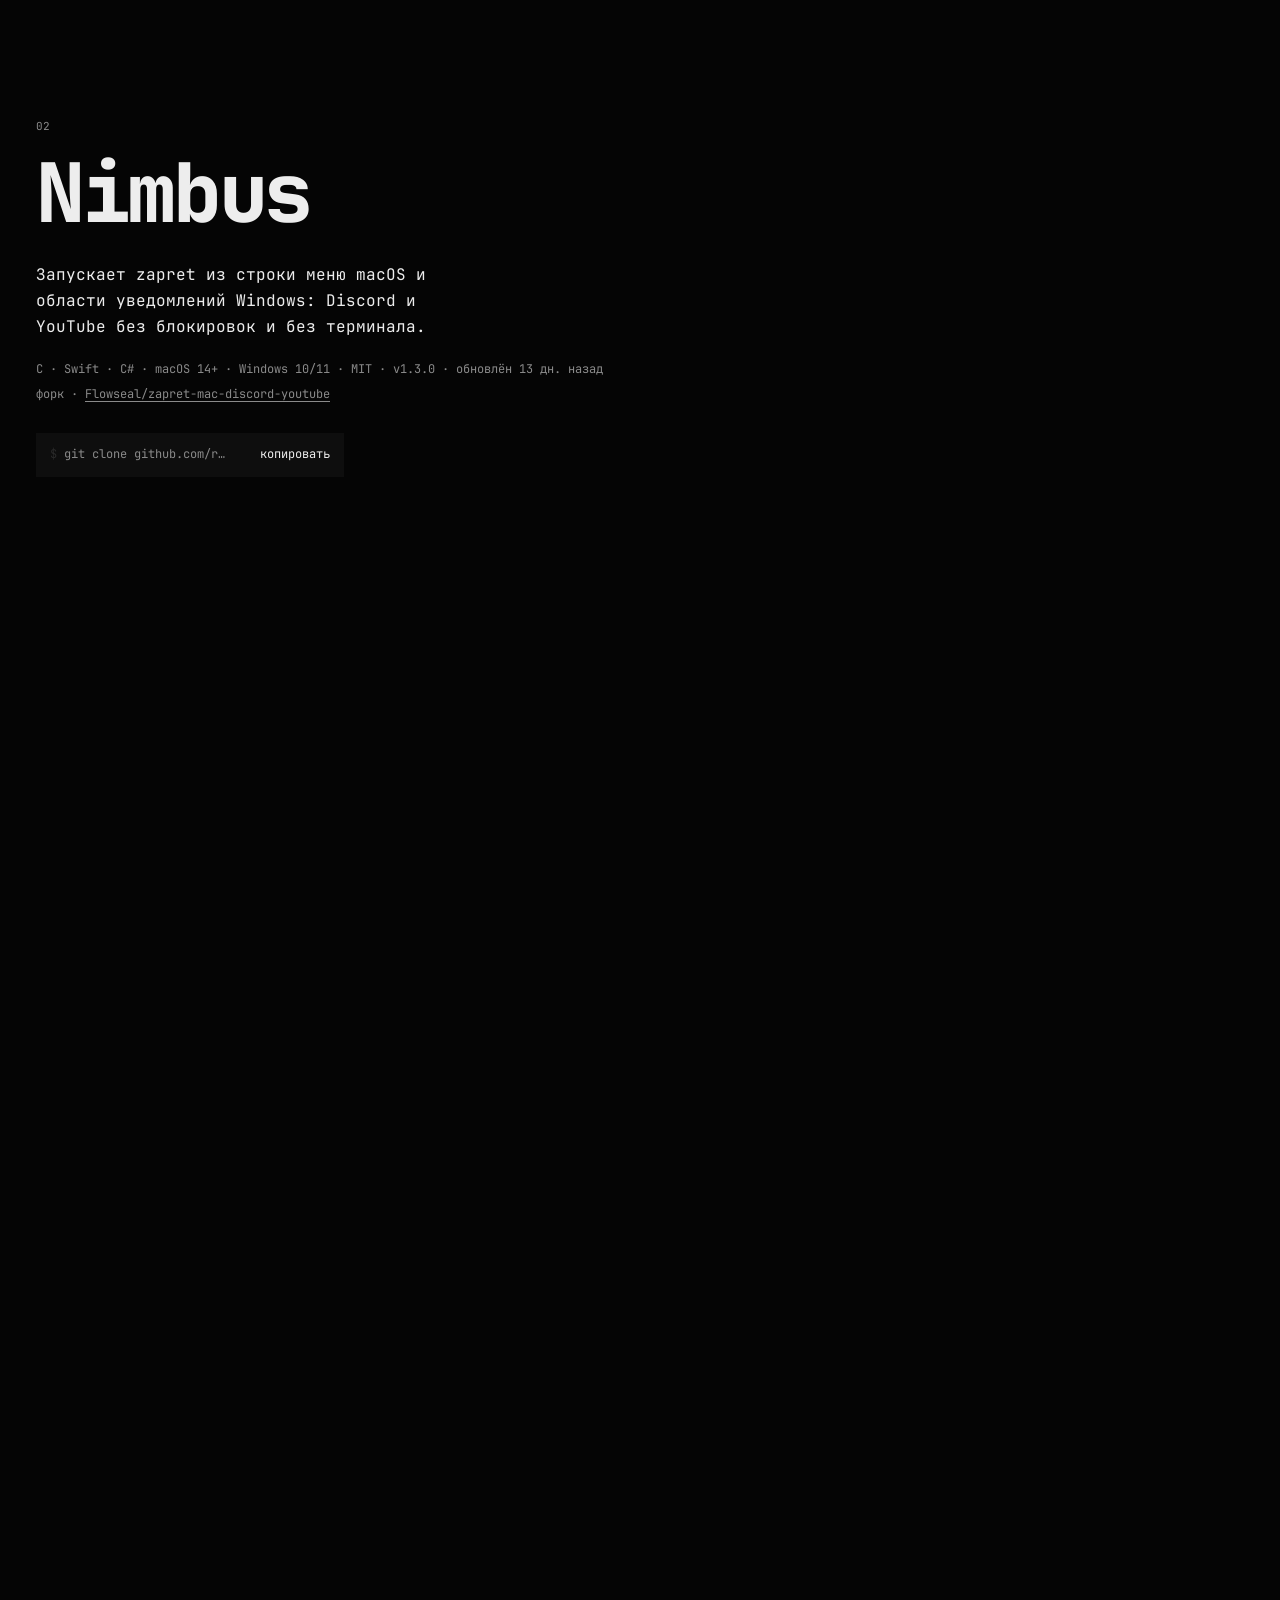
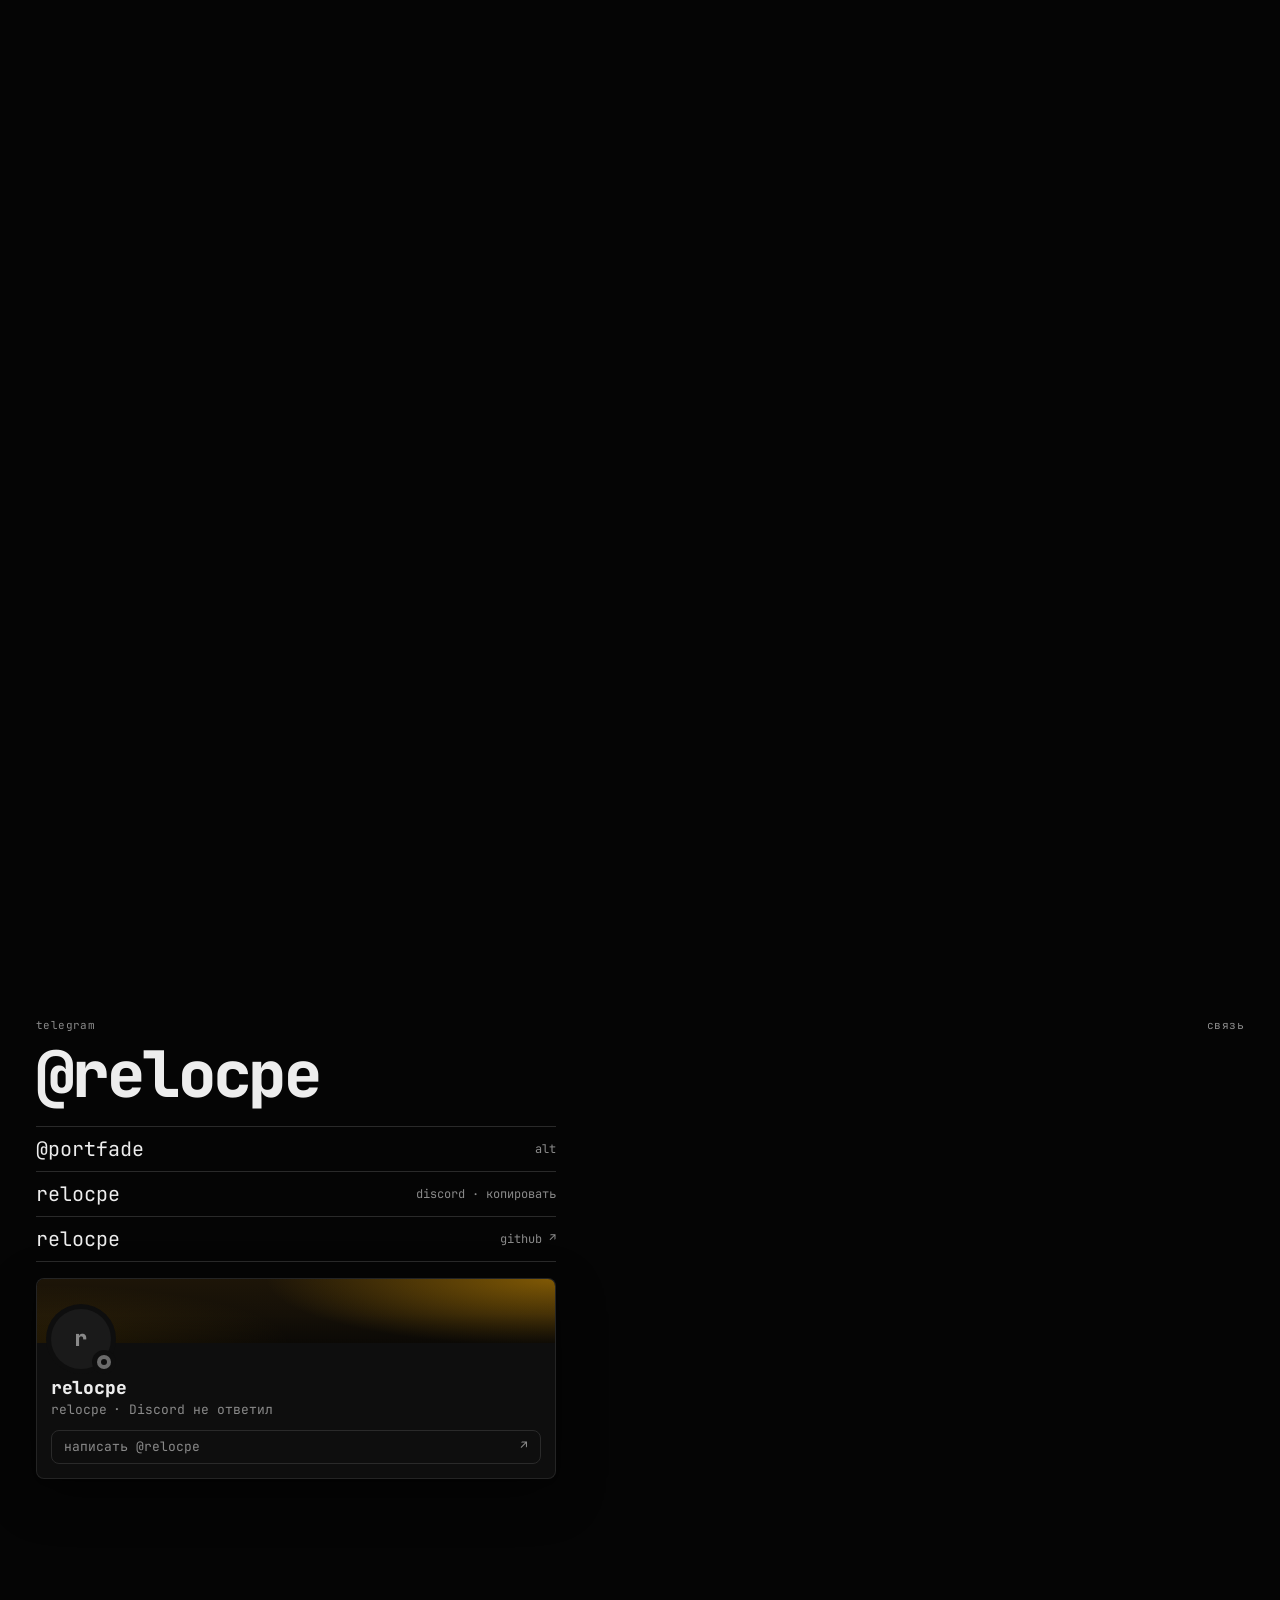
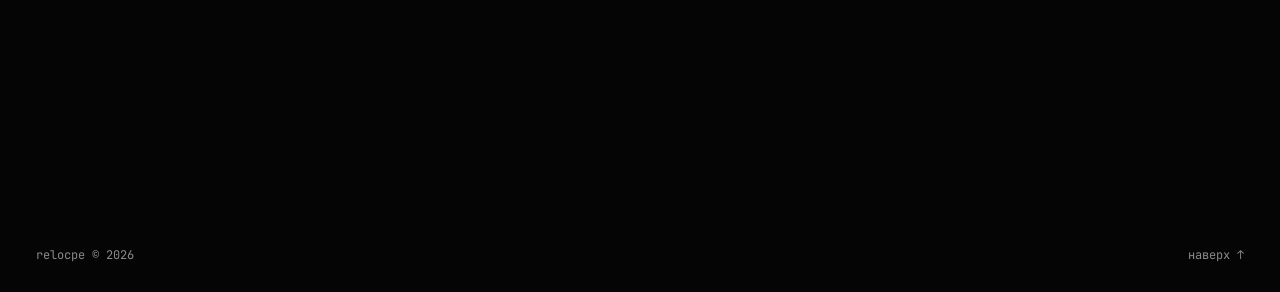
==== commit d4ba0d9d: "repos: Nimbus macOS+Windows v1.3.0 with GitHub screenshots, Ya.Music-RPC meta; v=1123" ====
--- a/index.html
+++ b/index.html
@@ -26,7 +26,7 @@
 <link rel="manifest" href="site.webmanifest">
 <link rel="preload" href="fonts/JetBrainsMono-Variable.woff2" as="font" type="font/woff2" crossorigin>
 <link rel="preload" href="poster5.jpg" as="image">
-<link rel="stylesheet" href="site/e.css?v=1102b">
+<link rel="stylesheet" href="site/e.css?v=1123">
 </head>
 <body>
 <div class="vbox" id="vbox" aria-hidden="true"><video class="bgv" id="v" muted playsinline webkit-playsinline loop></video><i class="shade" id="shade"></i></div>
@@ -55,7 +55,7 @@
             <span class="pj-n" data-ln>01</span>
             <h3 class="pj-name" data-ln><a href="https://github.com/relocpe/Ya.Music-RPC" target="_blank" rel="noopener" data-cl="открыть ↗">Ya.Music-RPC</a></h3>
             <p class="pj-d" data-ln>Показывает трек из Яндекс Музыки в статусе Discord и добавляет мини-плеер в строку меню.</p>
-            <p class="pj-meta" data-ln>Swift · macOS · MIT · обновлён <time data-pushed datetime="2026-10-26T12:09:14Z">26.10.2026</time></p>
+            <p class="pj-meta" data-ln>Swift · macOS 13+ · Apple Silicon · MIT · v1.0.0 · обновлён <time data-pushed datetime="2026-10-26T12:09:14Z">26.10.2026</time></p>
             <div class="clone" data-ln><code>git clone github.com/relocpe/Ya.Music-RPC</code><button class="cp" type="button" data-copy="git clone https://github.com/relocpe/Ya.Music-RPC" data-cl="копировать"><span class="cp-l">копировать</span></button></div>
             <a class="m-media mf" href="https://github.com/relocpe/Ya.Music-RPC" target="_blank" rel="noopener" aria-label="Ya.Music-RPC на GitHub"><span class="mf-ya"><img src="site/ya-music-rpc.jpg" width="546" height="500" alt="Мини-плеер Ya.Music-RPC в строке меню macOS" loading="lazy" decoding="async"></span><i class="mf-g"></i></a>
           </div>
@@ -64,11 +64,11 @@
           <div class="pj-in" data-lg>
             <span class="pj-n" data-ln>02</span>
             <h3 class="pj-name" data-ln><a href="https://github.com/relocpe/Nimbus" target="_blank" rel="noopener" data-cl="открыть ↗">Nimbus</a></h3>
-            <p class="pj-d" data-ln>Запускает zapret из строки меню macOS: Discord и YouTube без блокировок и без терминала.</p>
-            <p class="pj-meta" data-ln>C · Swift · macOS 14+ · MIT · обновлён <time data-pushed datetime="2026-10-26T08:03:29Z">26.10.2026</time></p>
+            <p class="pj-d" data-ln>Запускает zapret из строки меню macOS и области уведомлений Windows: Discord и YouTube без блокировок и без терминала.</p>
+            <p class="pj-meta" data-ln>C · Swift · C# · macOS 14+ · Windows 10/11 · MIT · v1.3.0 · обновлён <time data-pushed datetime="2026-11-22T15:39:03Z">22.11.2026</time></p>
             <p class="pj-fork" data-ln>форк · <a href="https://github.com/Flowseal/zapret-mac-discord-youtube" target="_blank" rel="noopener" data-cl="оригинал ↗">Flowseal/zapret-mac-discord-youtube</a></p>
             <div class="clone" data-ln><code>git clone github.com/relocpe/Nimbus</code><button class="cp" type="button" data-copy="git clone https://github.com/relocpe/Nimbus" data-cl="копировать"><span class="cp-l">копировать</span></button></div>
-            <a class="m-media mf" href="https://github.com/relocpe/Nimbus" target="_blank" rel="noopener" aria-label="Nimbus на GitHub" data-nimbus></a>
+            <a class="m-media mf" href="https://github.com/relocpe/Nimbus" target="_blank" rel="noopener" aria-label="Nimbus на GitHub"><span class="mf-ya mf-pair"><img src="site/nimbus.jpg?v=1123" width="2093" height="856" alt="Nimbus на macOS и Windows, главная панель" loading="lazy" decoding="async"></span><i class="mf-g"></i></a>
           </div>
         </article>
       </div>
@@ -76,7 +76,7 @@
         <div class="stage-w">
           <div class="stage">
             <a class="mf st-l" data-l="0" href="https://github.com/relocpe/Ya.Music-RPC" target="_blank" rel="noopener" tabindex="-1" data-cl="открыть ↗" data-ring><span class="mf-ya"><img src="site/ya-music-rpc.jpg" width="546" height="500" alt="" decoding="async"></span><i class="mf-g"></i></a>
-            <a class="mf st-l" data-l="1" href="https://github.com/relocpe/Nimbus" target="_blank" rel="noopener" tabindex="-1" data-cl="открыть ↗" data-ring data-nimbus></a>
+            <a class="mf st-l" data-l="1" href="https://github.com/relocpe/Nimbus" target="_blank" rel="noopener" tabindex="-1" data-cl="открыть ↗" data-ring><span class="mf-ya mf-pair"><img src="site/nimbus.jpg?v=1123" width="2093" height="856" alt="" decoding="async"></span><i class="mf-g"></i></a>
           </div>
         </div>
       </div>
@@ -106,6 +106,6 @@
 </main>
 <footer class="foot"><span>relocpe © 2026</span><a href="#top" id="toTop" data-cl="наверх">наверх ↑</a></footer>
 <div class="cur" id="cur" aria-hidden="true"><span class="cur-b"></span><span class="cur-t" id="curT"></span></div>
-<script type="module" src="site/e.js?v=1102b"></script>
+<script type="module" src="site/e.js?v=1123"></script>
 </body>
 </html>
--- a/site/e.css
+++ b/site/e.css
@@ -106,6 +106,7 @@
 .mf-ya{position:absolute;inset:0;display:grid;place-items:center;transition:transform .7s var(--sw)}
 .mf-ya img{position:absolute;left:50%;top:50%;height:84%;width:auto;max-width:90%;object-fit:contain;translate:-50% -50%;filter:grayscale(1) contrast(1.1) brightness(.7);border-radius:10px;transition:transform .9s var(--out)}
 .mf:hover .mf-ya img{transform:scale(1.025)}
+.mf-ya.mf-pair img{height:auto;width:94%;max-width:94%;max-height:92%}
 .mf-g,.nb-g{display:none}
 .nb{position:absolute;inset:0;display:grid;grid-template-rows:auto 1fr auto;padding:clamp(18px,2.4vw,32px);font-size:12px;line-height:1.75;color:var(--mid)}
 .nb-h{display:flex;justify-content:space-between;gap:16px}
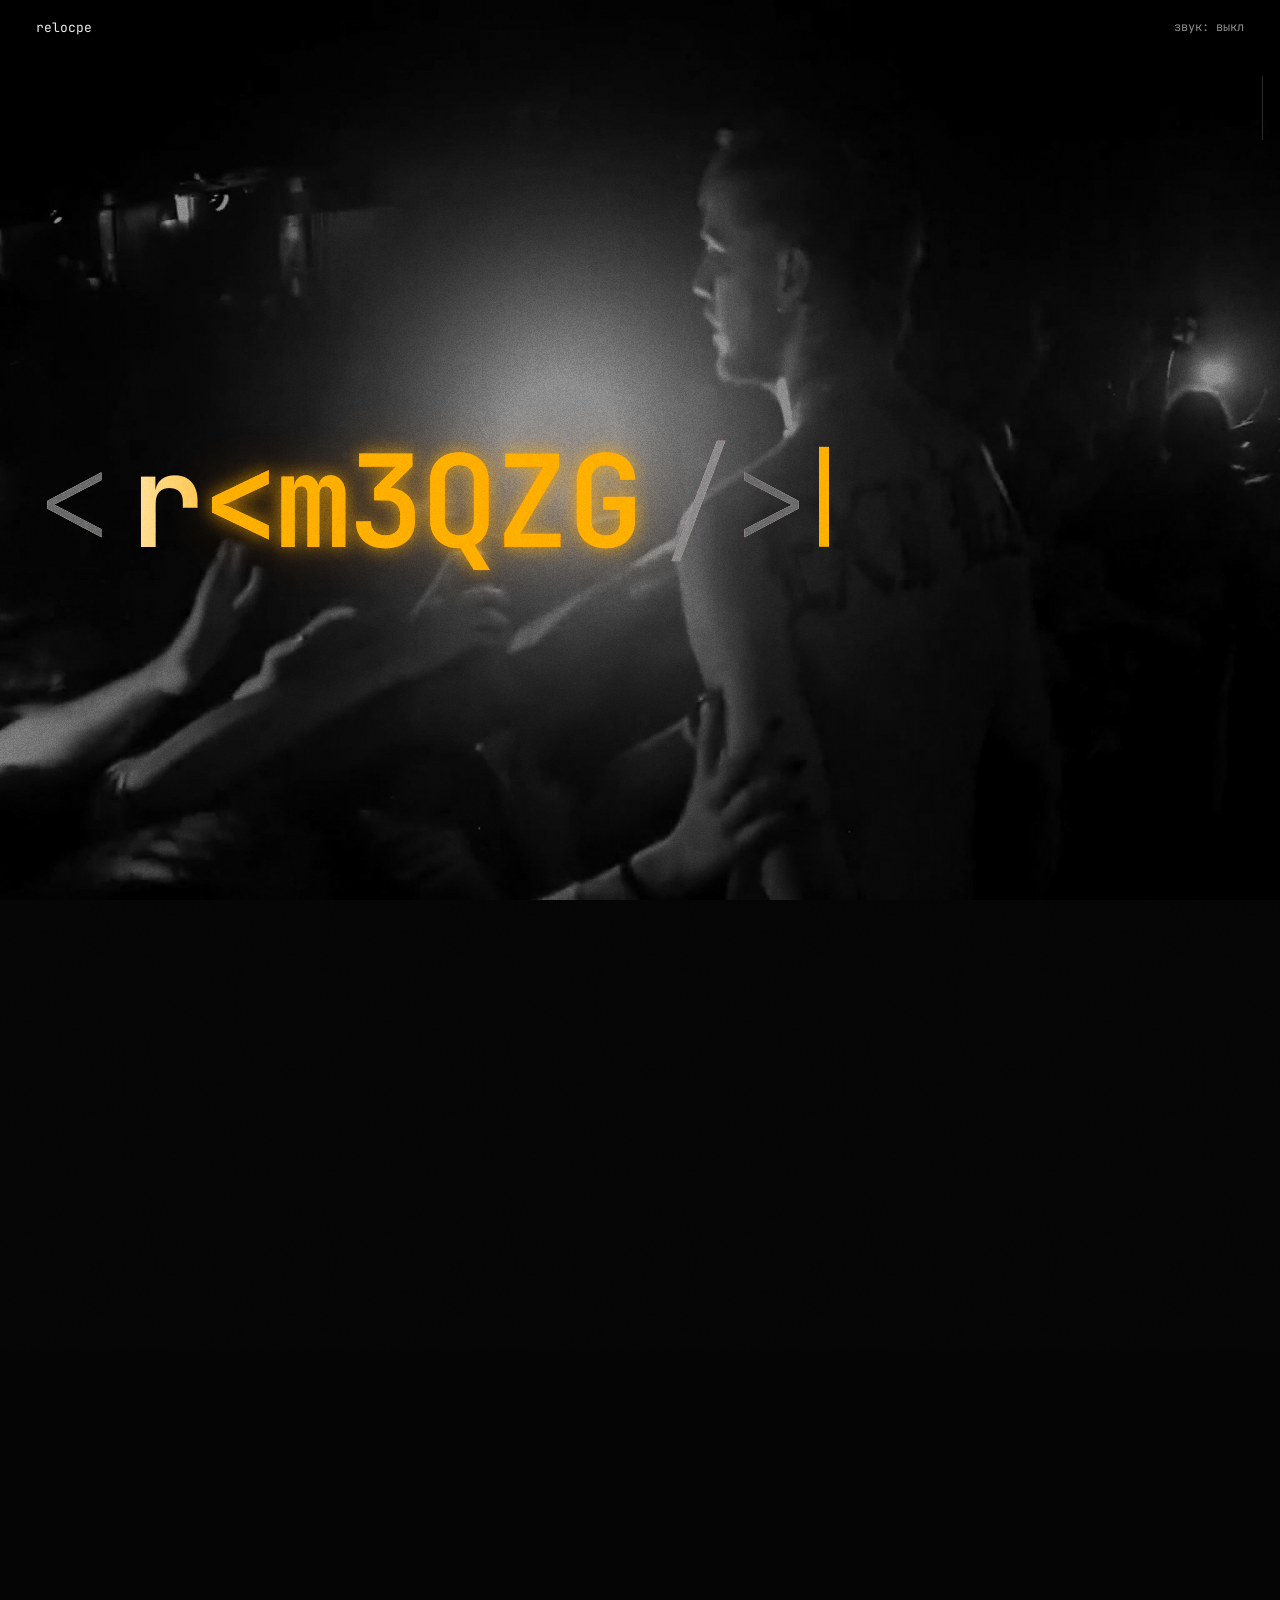
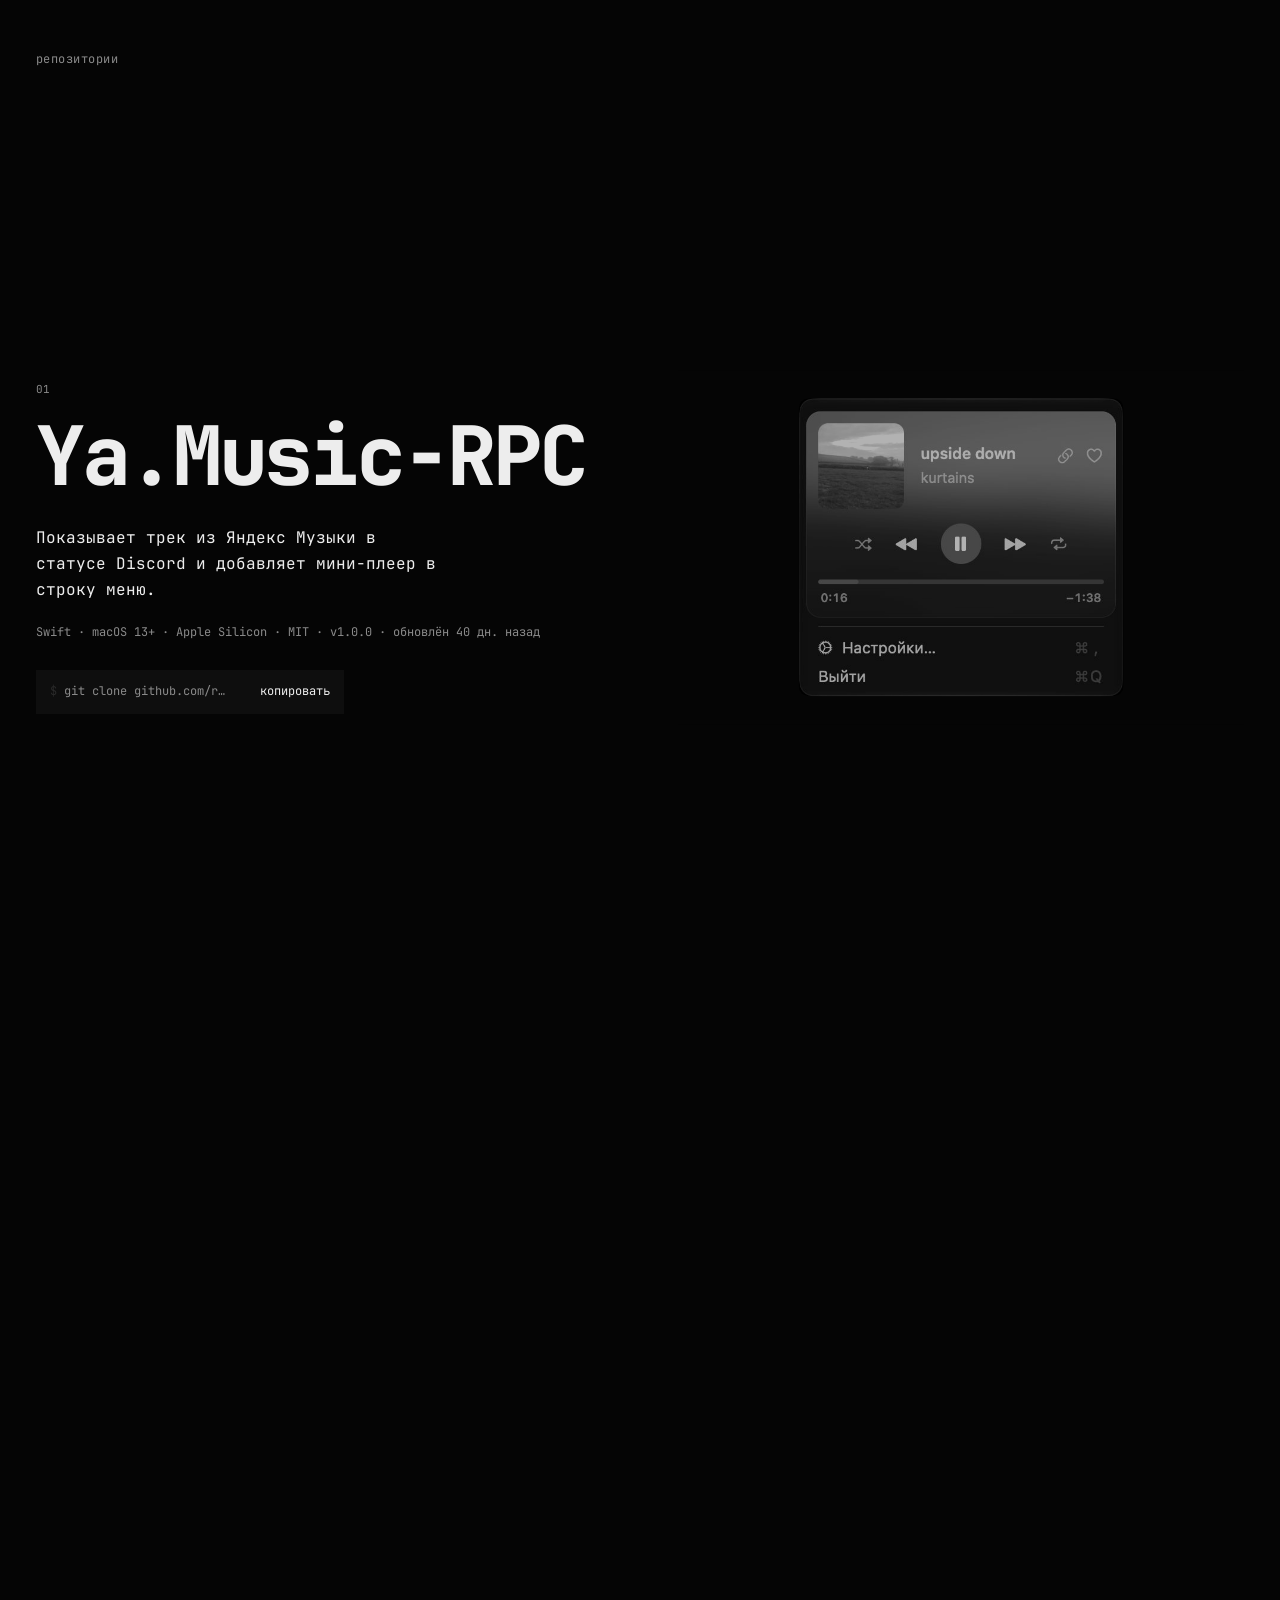
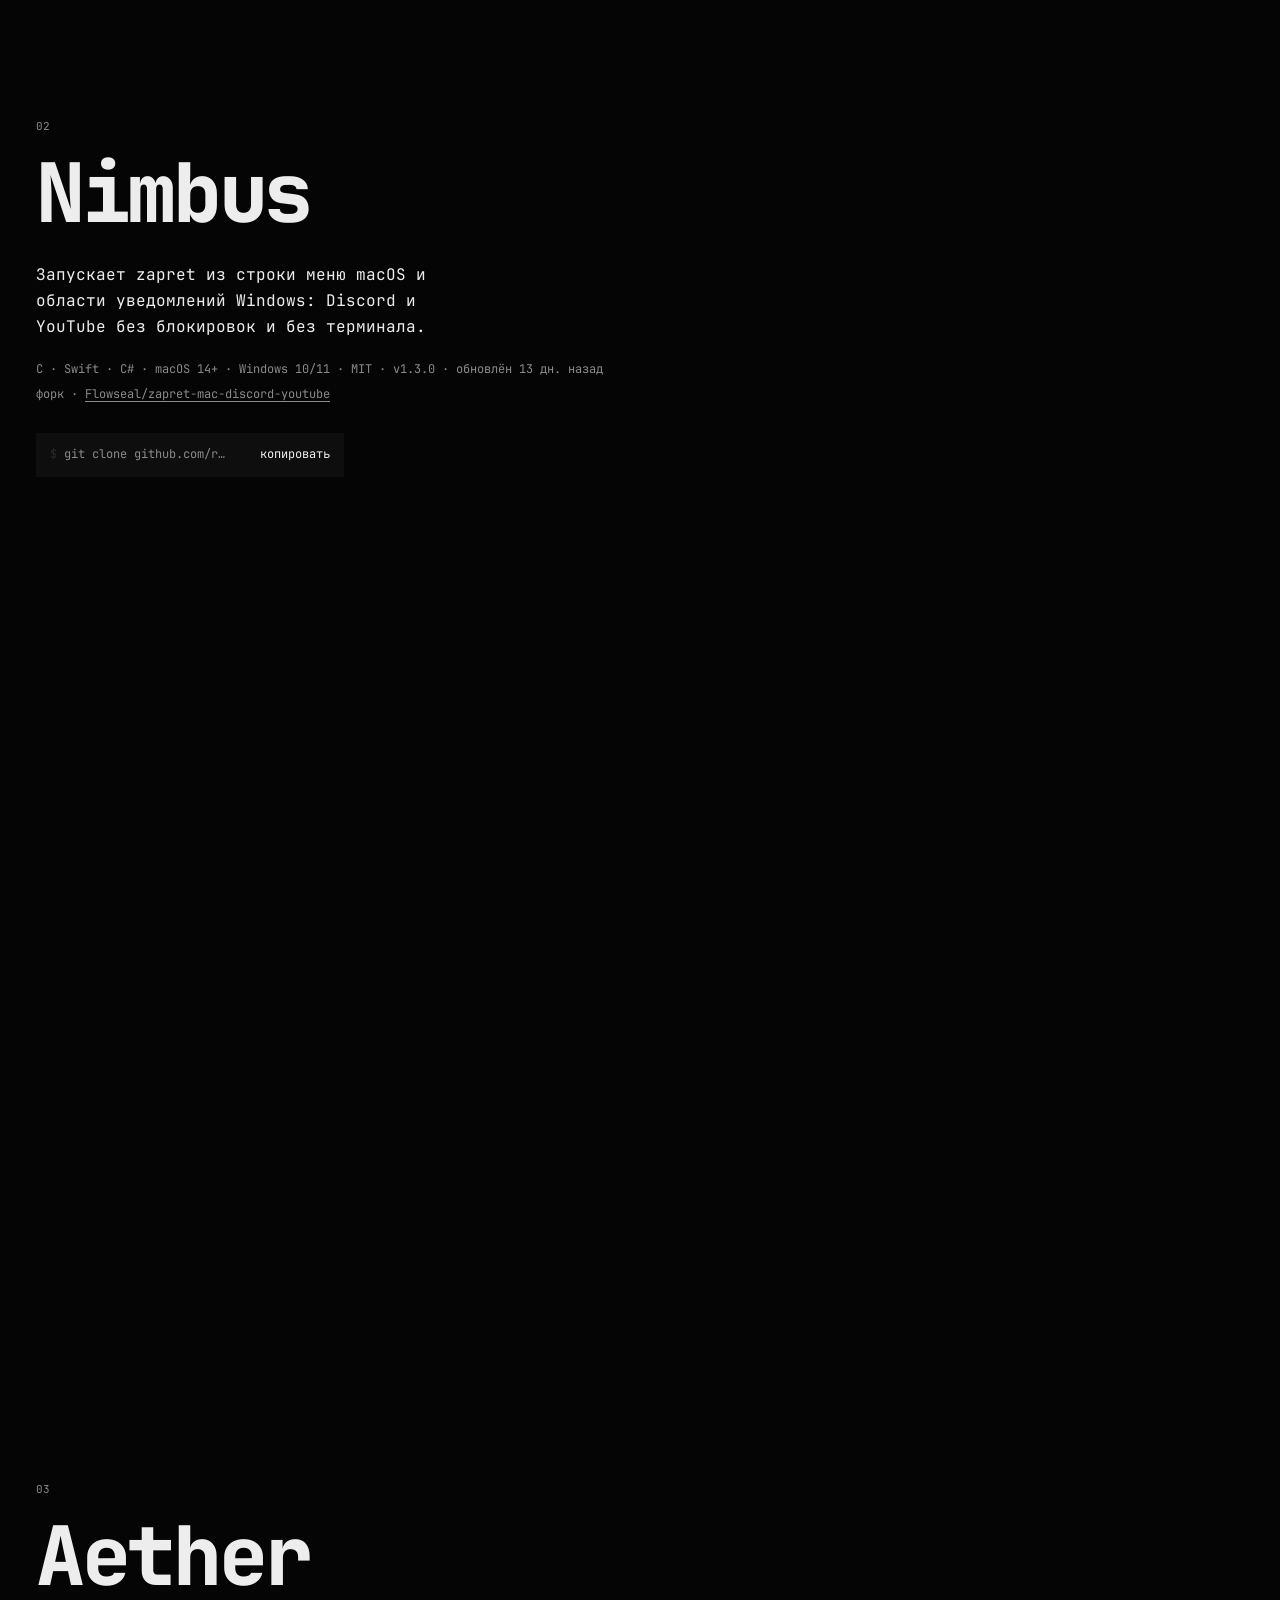
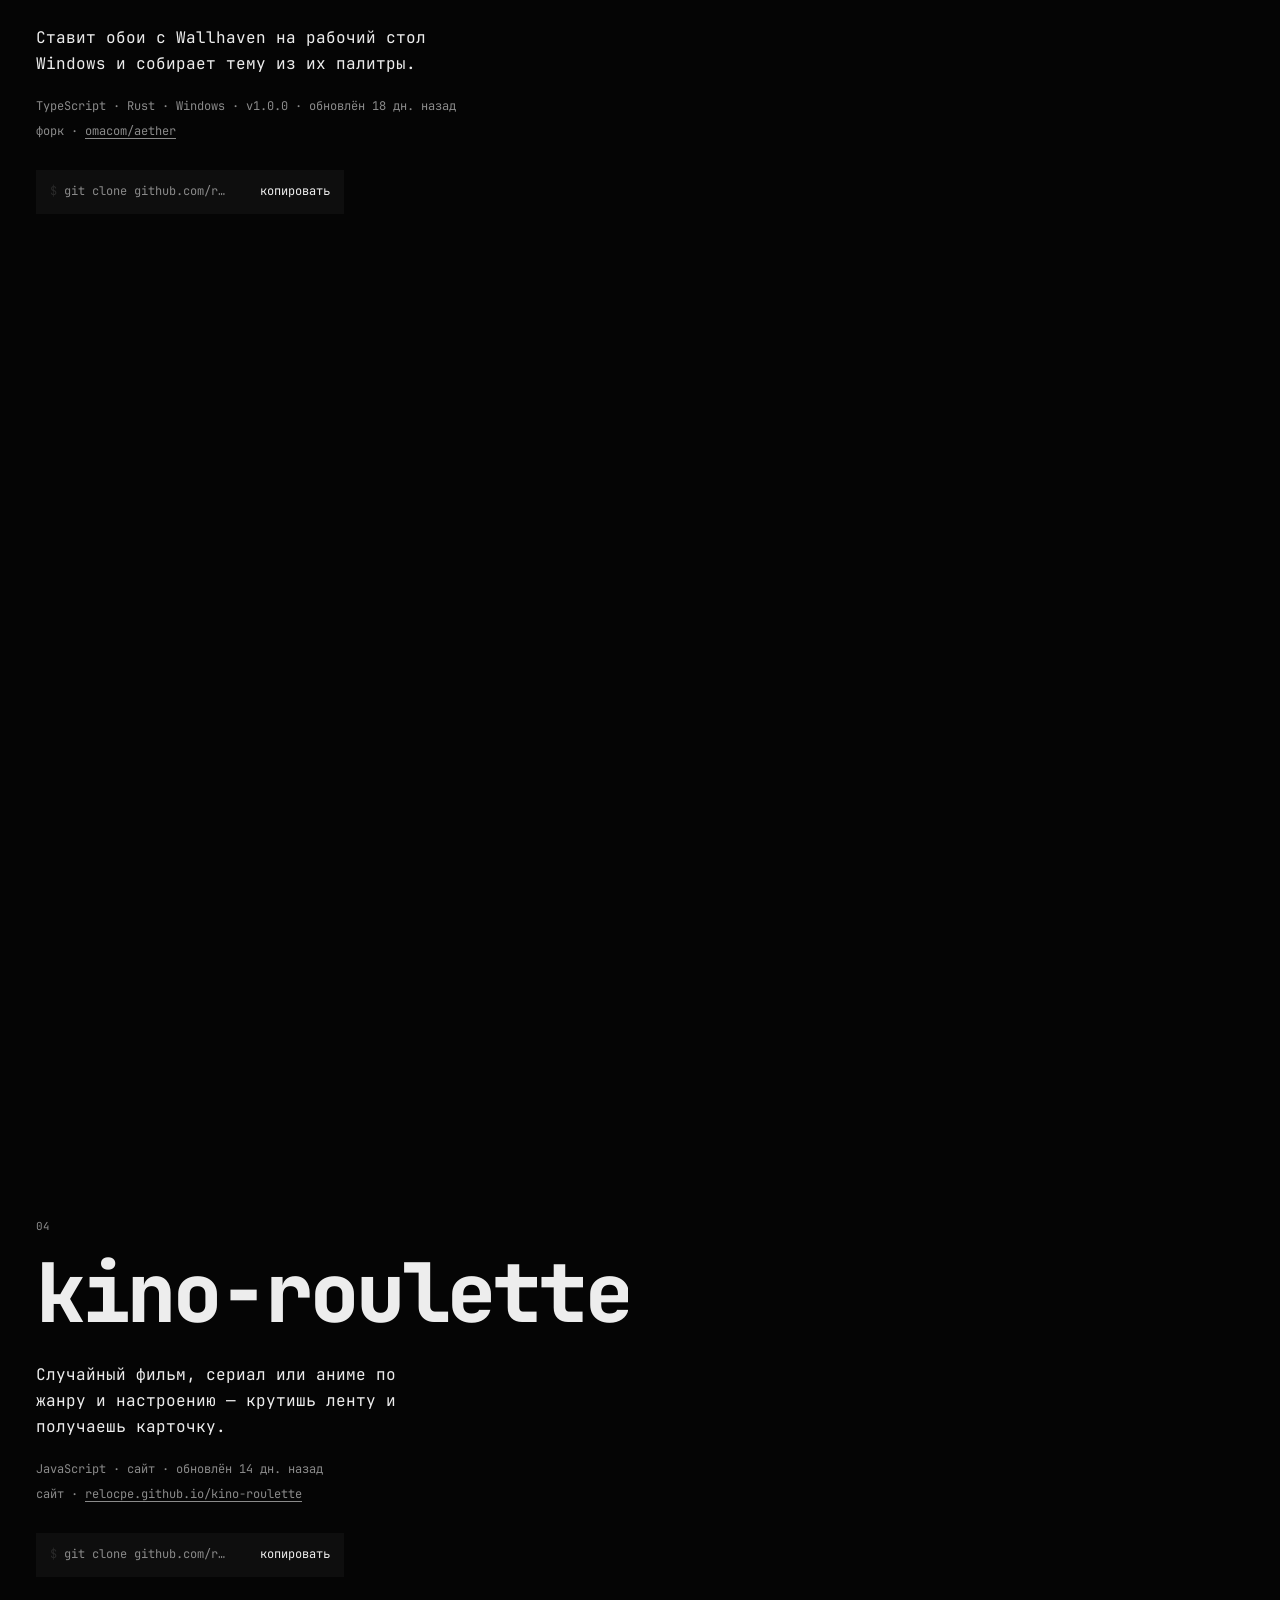
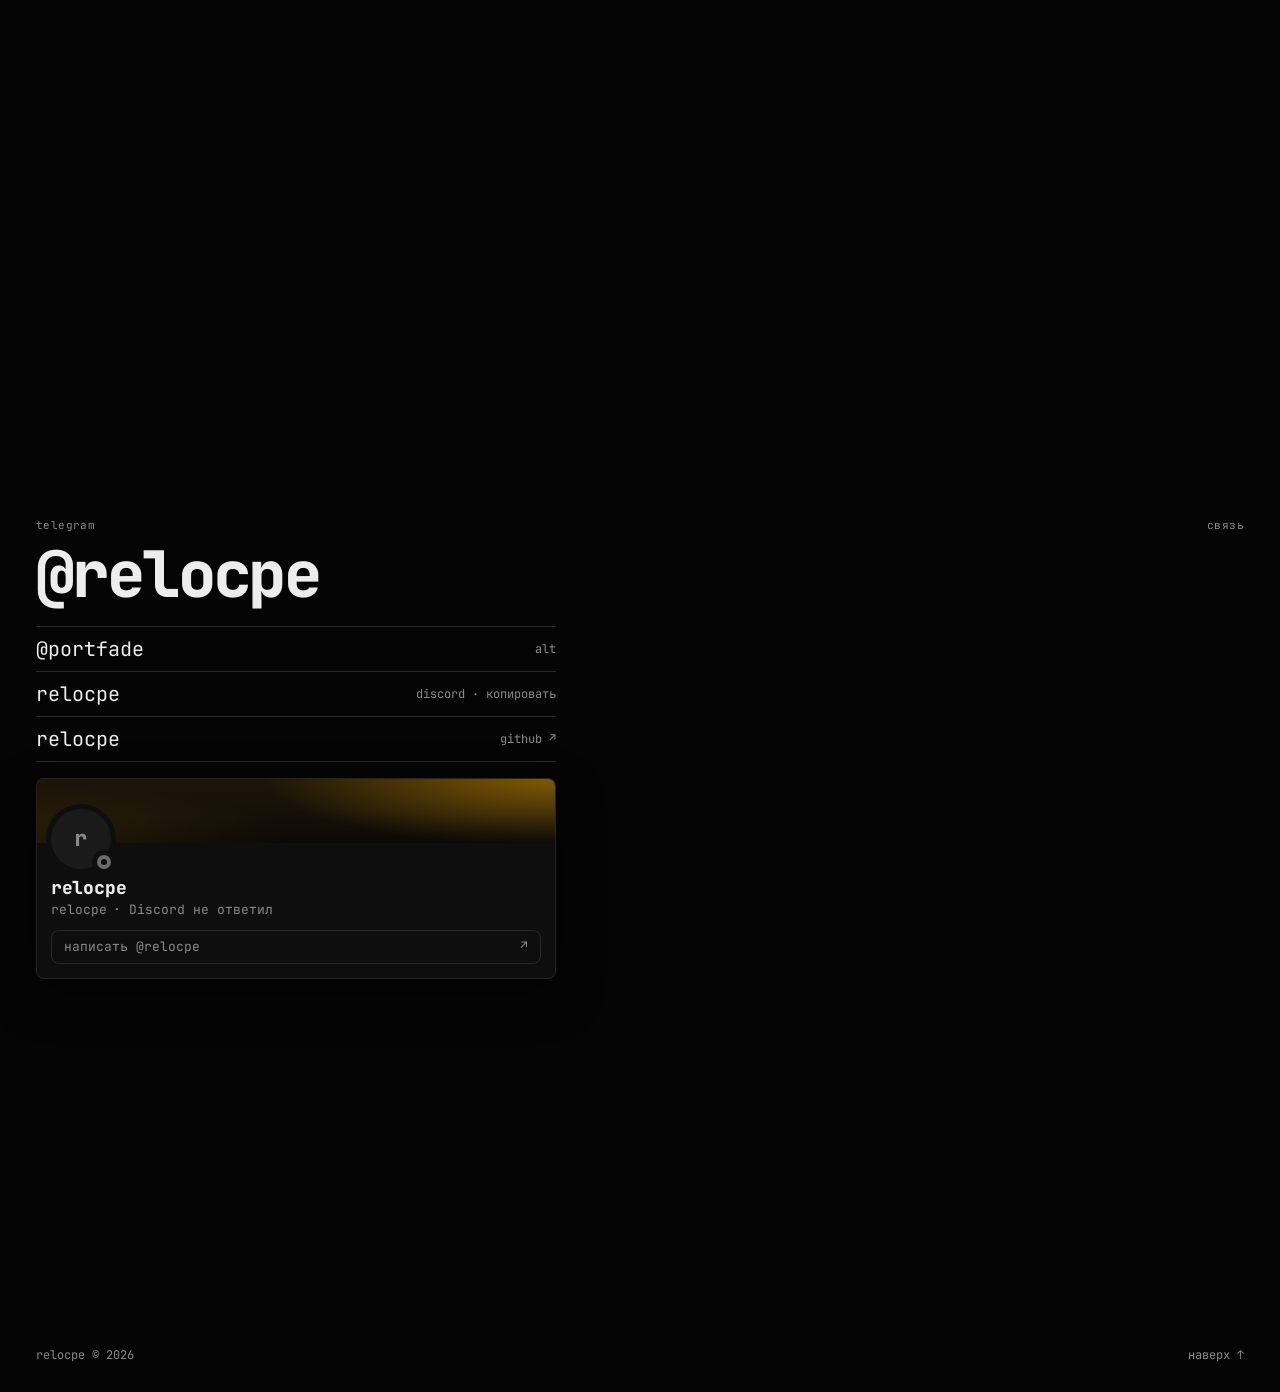
==== commit 1790640a: "repos: one Nimbus screenshot, add Aether and kino-roulette; v=1123b" ====
--- a/index.html
+++ b/index.html
@@ -4,14 +4,14 @@
 <meta charset="utf-8">
 <meta name="viewport" content="width=device-width,initial-scale=1,viewport-fit=cover">
 <title>relocpe</title>
-<meta name="description" content="relocpe: репозитории Ya.Music-RPC и Nimbus, Discord, контакты">
+<meta name="description" content="relocpe: репозитории Ya.Music-RPC, Nimbus, Aether и kino-roulette, Discord, контакты">
 <meta name="theme-color" content="#050505">
 <meta name="color-scheme" content="dark">
 <link rel="canonical" href="https://relocpe.github.io/">
 <meta property="og:type" content="website">
 <meta property="og:site_name" content="relocpe">
 <meta property="og:title" content="relocpe">
-<meta property="og:description" content="relocpe: репозитории Ya.Music-RPC и Nimbus, Discord, контакты">
+<meta property="og:description" content="relocpe: репозитории Ya.Music-RPC, Nimbus, Aether и kino-roulette, Discord, контакты">
 <meta property="og:url" content="https://relocpe.github.io/">
 <meta property="og:image" content="https://relocpe.github.io/og-image.png">
 <meta property="og:image:width" content="1200">
@@ -26,7 +26,7 @@
 <link rel="manifest" href="site.webmanifest">
 <link rel="preload" href="fonts/JetBrainsMono-Variable.woff2" as="font" type="font/woff2" crossorigin>
 <link rel="preload" href="poster5.jpg" as="image">
-<link rel="stylesheet" href="site/e.css?v=1123">
+<link rel="stylesheet" href="site/e.css?v=1123b">
 </head>
 <body>
 <div class="vbox" id="vbox" aria-hidden="true"><video class="bgv" id="v" muted playsinline webkit-playsinline loop></video><i class="shade" id="shade"></i></div>
@@ -68,7 +68,29 @@
             <p class="pj-meta" data-ln>C · Swift · C# · macOS 14+ · Windows 10/11 · MIT · v1.3.0 · обновлён <time data-pushed datetime="2026-11-22T15:39:03Z">22.11.2026</time></p>
             <p class="pj-fork" data-ln>форк · <a href="https://github.com/Flowseal/zapret-mac-discord-youtube" target="_blank" rel="noopener" data-cl="оригинал ↗">Flowseal/zapret-mac-discord-youtube</a></p>
             <div class="clone" data-ln><code>git clone github.com/relocpe/Nimbus</code><button class="cp" type="button" data-copy="git clone https://github.com/relocpe/Nimbus" data-cl="копировать"><span class="cp-l">копировать</span></button></div>
-            <a class="m-media mf" href="https://github.com/relocpe/Nimbus" target="_blank" rel="noopener" aria-label="Nimbus на GitHub"><span class="mf-ya mf-pair"><img src="site/nimbus.jpg?v=1123" width="2093" height="856" alt="Nimbus на macOS и Windows, главная панель" loading="lazy" decoding="async"></span><i class="mf-g"></i></a>
+            <a class="m-media mf" href="https://github.com/relocpe/Nimbus" target="_blank" rel="noopener" aria-label="Nimbus на GitHub"><span class="mf-ya"><img src="site/nimbus.jpg?v=1123b" width="610" height="487" alt="Nimbus, главная панель" loading="lazy" decoding="async"></span><i class="mf-g"></i></a>
+          </div>
+        </article>
+        <article class="pj" data-pj="2">
+          <div class="pj-in" data-lg>
+            <span class="pj-n" data-ln>03</span>
+            <h3 class="pj-name" data-ln><a href="https://github.com/relocpe/aether" target="_blank" rel="noopener" data-cl="открыть ↗">Aether</a></h3>
+            <p class="pj-d" data-ln>Ставит обои с Wallhaven на рабочий стол Windows и собирает тему из их палитры.</p>
+            <p class="pj-meta" data-ln>TypeScript · Rust · Windows · v1.0.0 · обновлён <time data-pushed datetime="2026-11-17T21:14:25Z">17.11.2026</time></p>
+            <p class="pj-fork" data-ln>форк · <a href="https://github.com/omacom/aether" target="_blank" rel="noopener" data-cl="оригинал ↗">omacom/aether</a></p>
+            <div class="clone" data-ln><code>git clone github.com/relocpe/aether</code><button class="cp" type="button" data-copy="git clone https://github.com/relocpe/aether" data-cl="копировать"><span class="cp-l">копировать</span></button></div>
+            <a class="m-media mf" href="https://github.com/relocpe/aether" target="_blank" rel="noopener" aria-label="Aether на GitHub"><span class="mf-ya"><img src="site/aether.jpg?v=1123b" width="1440" height="882" alt="Поиск обоев Wallhaven в Aether" loading="lazy" decoding="async"></span><i class="mf-g"></i></a>
+          </div>
+        </article>
+        <article class="pj" data-pj="3">
+          <div class="pj-in" data-lg>
+            <span class="pj-n" data-ln>04</span>
+            <h3 class="pj-name" data-ln><a href="https://github.com/relocpe/kino-roulette" target="_blank" rel="noopener" data-cl="открыть ↗">kino-roulette</a></h3>
+            <p class="pj-d" data-ln>Случайный фильм, сериал или аниме по жанру и настроению — крутишь ленту и получаешь карточку.</p>
+            <p class="pj-meta" data-ln>JavaScript · сайт · обновлён <time data-pushed datetime="2026-11-21T18:02:58Z">21.11.2026</time></p>
+            <p class="pj-fork" data-ln>сайт · <a href="https://relocpe.github.io/kino-roulette/" target="_blank" rel="noopener" data-cl="открыть ↗">relocpe.github.io/kino-roulette</a></p>
+            <div class="clone" data-ln><code>git clone github.com/relocpe/kino-roulette</code><button class="cp" type="button" data-copy="git clone https://github.com/relocpe/kino-roulette" data-cl="копировать"><span class="cp-l">копировать</span></button></div>
+            <a class="m-media mf" href="https://github.com/relocpe/kino-roulette" target="_blank" rel="noopener" aria-label="kino-roulette на GitHub"><span class="mf-ya"><img src="site/kino-roulette.jpg?v=1123b" width="1440" height="900" alt="Главный экран Кинорулетки" loading="lazy" decoding="async"></span><i class="mf-g"></i></a>
           </div>
         </article>
       </div>
@@ -76,7 +98,9 @@
         <div class="stage-w">
           <div class="stage">
             <a class="mf st-l" data-l="0" href="https://github.com/relocpe/Ya.Music-RPC" target="_blank" rel="noopener" tabindex="-1" data-cl="открыть ↗" data-ring><span class="mf-ya"><img src="site/ya-music-rpc.jpg" width="546" height="500" alt="" decoding="async"></span><i class="mf-g"></i></a>
-            <a class="mf st-l" data-l="1" href="https://github.com/relocpe/Nimbus" target="_blank" rel="noopener" tabindex="-1" data-cl="открыть ↗" data-ring><span class="mf-ya mf-pair"><img src="site/nimbus.jpg?v=1123" width="2093" height="856" alt="" decoding="async"></span><i class="mf-g"></i></a>
+            <a class="mf st-l" data-l="1" href="https://github.com/relocpe/Nimbus" target="_blank" rel="noopener" tabindex="-1" data-cl="открыть ↗" data-ring><span class="mf-ya"><img src="site/nimbus.jpg?v=1123b" width="610" height="487" alt="" decoding="async"></span><i class="mf-g"></i></a>
+            <a class="mf st-l" data-l="2" href="https://github.com/relocpe/aether" target="_blank" rel="noopener" tabindex="-1" data-cl="открыть ↗" data-ring><span class="mf-ya"><img src="site/aether.jpg?v=1123b" width="1440" height="882" alt="" decoding="async"></span><i class="mf-g"></i></a>
+            <a class="mf st-l" data-l="3" href="https://github.com/relocpe/kino-roulette" target="_blank" rel="noopener" tabindex="-1" data-cl="открыть ↗" data-ring><span class="mf-ya"><img src="site/kino-roulette.jpg?v=1123b" width="1440" height="900" alt="" decoding="async"></span><i class="mf-g"></i></a>
           </div>
         </div>
       </div>
@@ -106,6 +130,6 @@
 </main>
 <footer class="foot"><span>relocpe © 2026</span><a href="#top" id="toTop" data-cl="наверх">наверх ↑</a></footer>
 <div class="cur" id="cur" aria-hidden="true"><span class="cur-b"></span><span class="cur-t" id="curT"></span></div>
-<script type="module" src="site/e.js?v=1123"></script>
+<script type="module" src="site/e.js?v=1123b"></script>
 </body>
 </html>
--- a/site/e.css
+++ b/site/e.css
@@ -93,12 +93,16 @@
 .stage{position:relative;aspect-ratio:16/10;width:100%;max-height:68vh}
 .stage .st-l{position:absolute;inset:0;background:var(--bg,#050505);transition:clip-path .7s var(--sw)}
 .st-l[data-l="0"]{clip-path:inset(0)}
-.stage.s1 .st-l[data-l="0"]{clip-path:inset(0 0 100% 0)}
-.st-l[data-l="1"]{clip-path:inset(100% 0 0 0)}
-.stage.s1 .st-l[data-l="1"]{clip-path:inset(0)}
-.stage.s1 .st-l[data-l="0"] .mf-ya{transform:scale(.94) translateY(-3%)}
-.st-l[data-l="1"] .nb{transform:translateY(8%);transition:transform .7s var(--sw)}
-.stage.s1 .st-l[data-l="1"] .nb{transform:none}
+.st-l[data-l="1"],.st-l[data-l="2"],.st-l[data-l="3"]{clip-path:inset(100% 0 0 0)}
+.stage.s1 .st-l[data-l="0"],
+.stage.s2 .st-l[data-l="0"],.stage.s2 .st-l[data-l="1"],
+.stage.s3 .st-l[data-l="0"],.stage.s3 .st-l[data-l="1"],.stage.s3 .st-l[data-l="2"]{clip-path:inset(0 0 100% 0)}
+.stage.s1 .st-l[data-l="1"],
+.stage.s2 .st-l[data-l="2"],
+.stage.s3 .st-l[data-l="3"]{clip-path:inset(0)}
+.stage.s1 .st-l[data-l="0"] .mf-ya,
+.stage.s2 .st-l[data-l="0"] .mf-ya,.stage.s2 .st-l[data-l="1"] .mf-ya,
+.stage.s3 .st-l[data-l="0"] .mf-ya,.stage.s3 .st-l[data-l="1"] .mf-ya,.stage.s3 .st-l[data-l="2"] .mf-ya{transform:scale(.94) translateY(-3%)}
 
 /* media frame: 16:10, B/W, grain */
 .mf{display:block;position:relative;overflow:hidden;background:none;border:0}
@@ -106,7 +110,6 @@
 .mf-ya{position:absolute;inset:0;display:grid;place-items:center;transition:transform .7s var(--sw)}
 .mf-ya img{position:absolute;left:50%;top:50%;height:84%;width:auto;max-width:90%;object-fit:contain;translate:-50% -50%;filter:grayscale(1) contrast(1.1) brightness(.7);border-radius:10px;transition:transform .9s var(--out)}
 .mf:hover .mf-ya img{transform:scale(1.025)}
-.mf-ya.mf-pair img{height:auto;width:94%;max-width:94%;max-height:92%}
 .mf-g,.nb-g{display:none}
 .nb{position:absolute;inset:0;display:grid;grid-template-rows:auto 1fr auto;padding:clamp(18px,2.4vw,32px);font-size:12px;line-height:1.75;color:var(--mid)}
 .nb-h{display:flex;justify-content:space-between;gap:16px}
